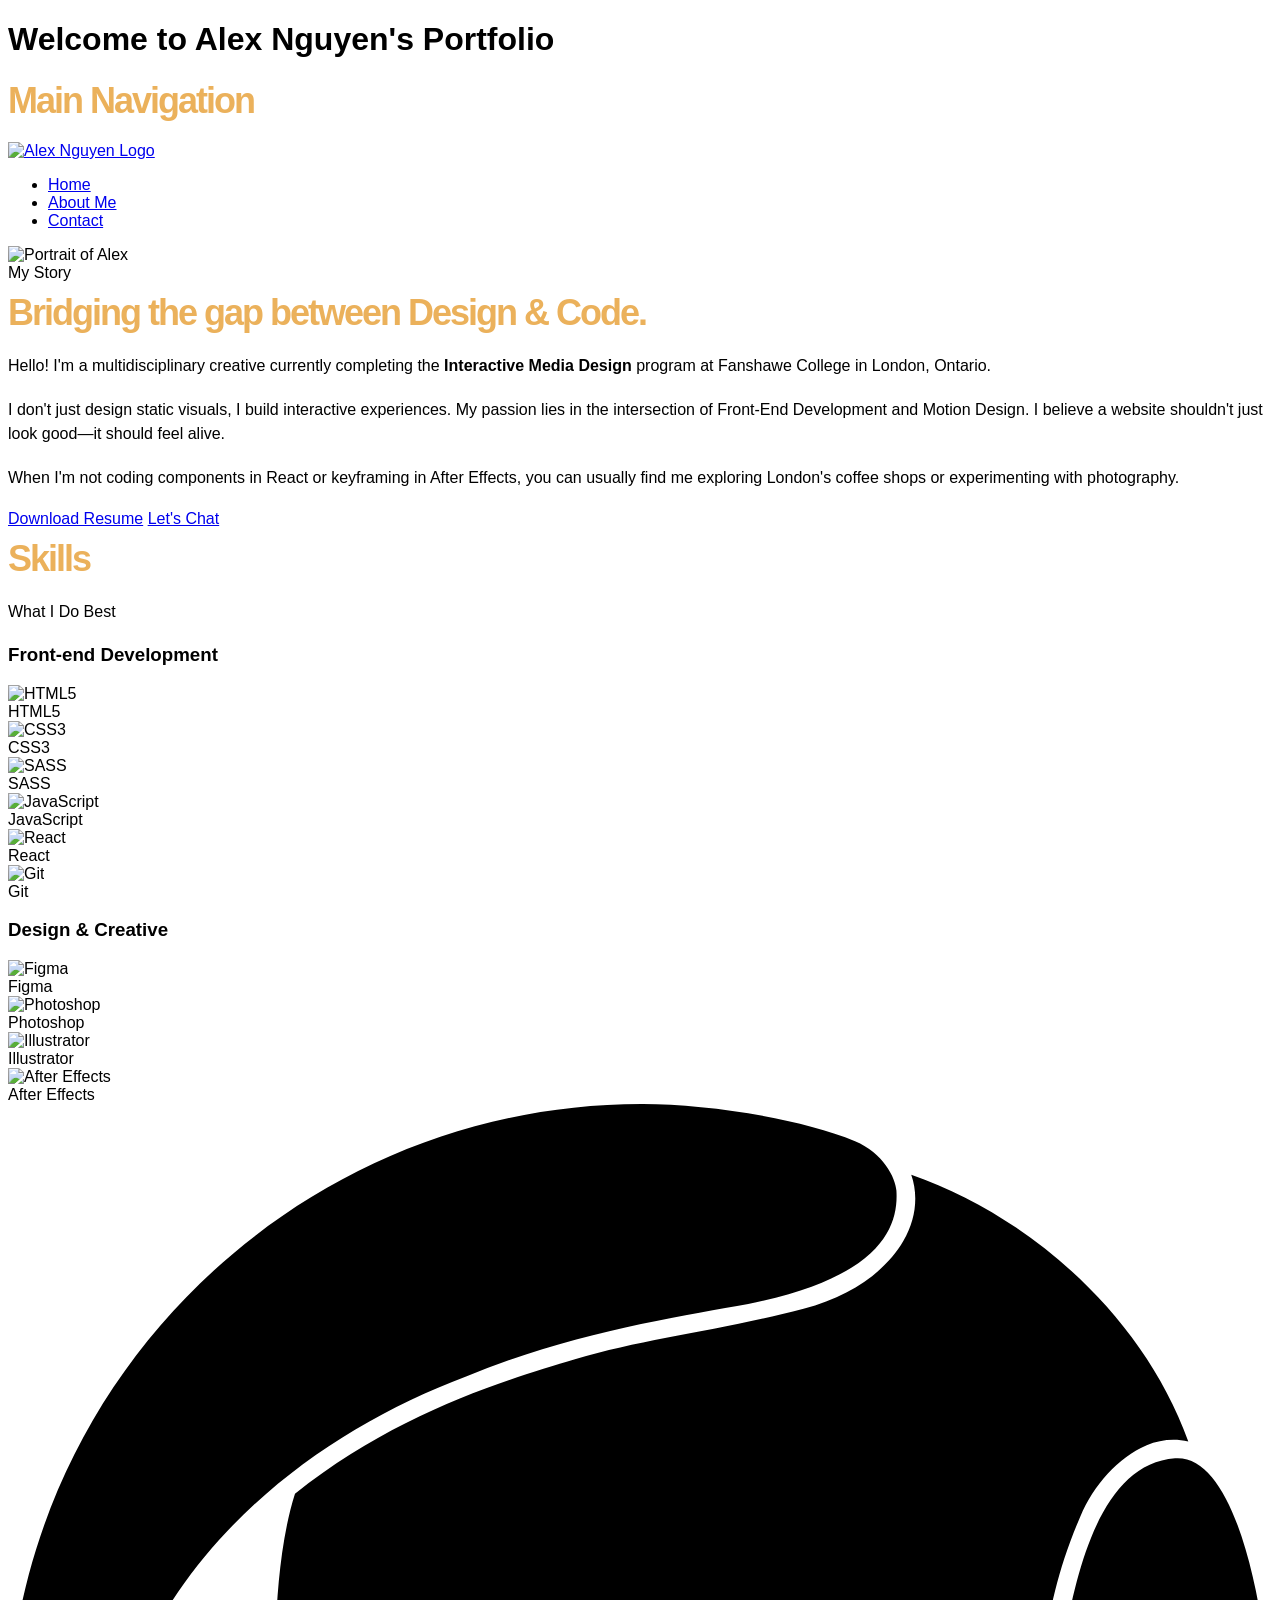
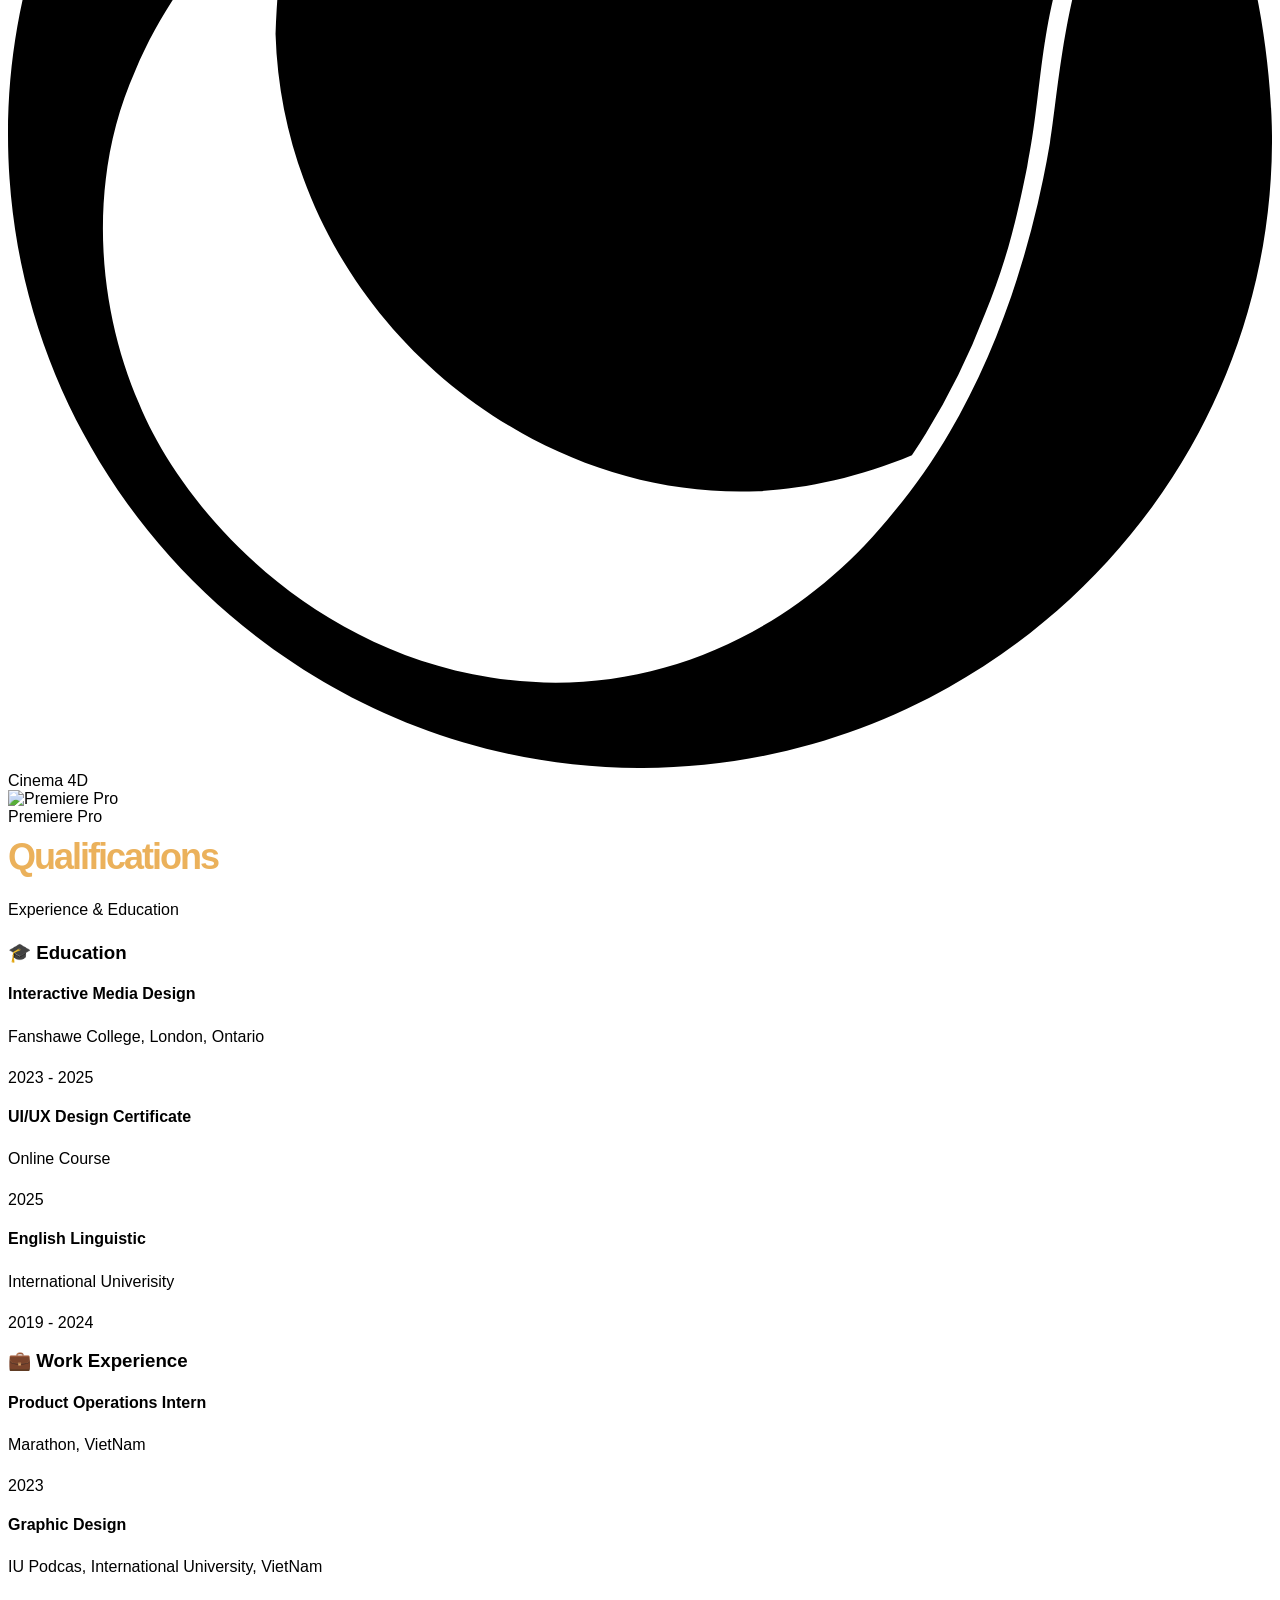
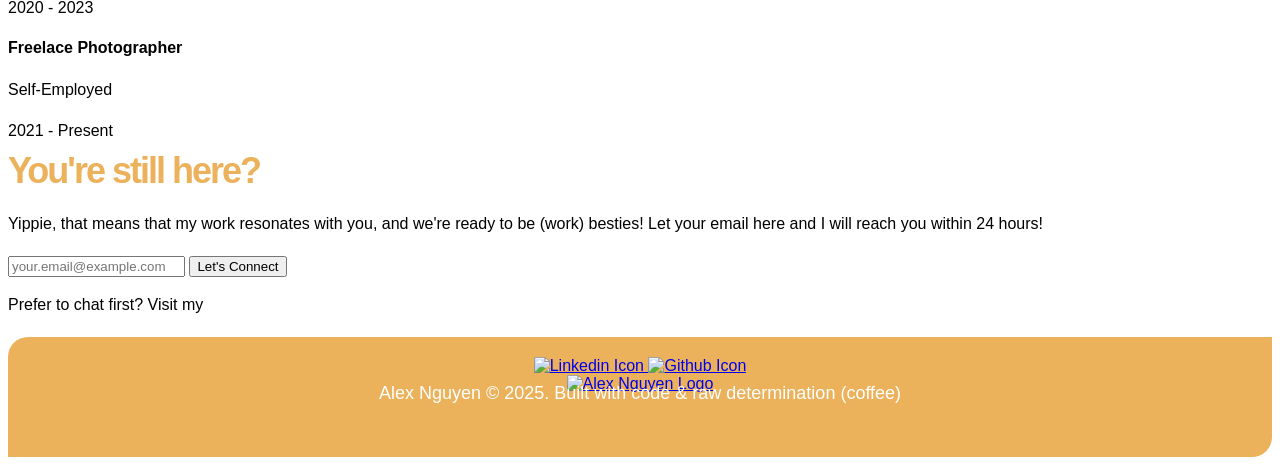
==== about.html @ c389db21 "Update About.html Added the coding necessary for About.html" ====
<!DOCTYPE html>
<html lang="en">
<head>
    <meta charset="UTF-8">
    <meta name="viewport" content="width=device-width, initial-scale=1.0">
    <title>About Me | Alex Nguyen</title>
    <link href="https://fonts.googleapis.com/css2?family=Poppins:wght@300;400;600;700&display=swap" rel="stylesheet">
    <link href="https://fonts.googleapis.com/css2?family=Russo+One&display=swap" rel="stylesheet">
    <link rel="stylesheet" href="css/main.css">
</head>
<body>
    <h1 class="hidden">Welcome to Alex Nguyen's Portfolio</h1>
    <header>
        <nav class="navbar">
            <h2 class="hidden">Main Navigation</h2>
            <div class="container nav-container">
                <a href="index.html" class="logo"><img src="images/Logo.svg" alt="Alex Nguyen Logo"></a>
                <ul class="nav-links">
                    <li><a href="index.html">Home</a></li>
                    <li><a href="about.html" class="active">About Me</a></li>
                    <li><a href="contact.php" class="btn-nav">Contact</a></li>
                </ul>
                <div class="hamburger">
                    <span class="bar"></span>
                    <span class="bar"></span>
                    <span class="bar"></span>
                </div>
            </div>
        </nav>
    </header>

    <main>
    <!-- About Hero Section -->
    <section class="about-hero">
        <div class="container about-wrapper">
            
            <div class="image-area animate-fade-up">
                <div class="blob-shape"></div>
                <img src="https://placehold.co/500x600/transparent/333333?text=Your+Cutout+Photo" alt="Portrait of Alex" class="cutout-img">
            </div>

            <div class="text-area animate-fade-up">
                <span class="intro-tag">My Story</span>
                <h2>Bridging the gap between <span class="highlight-green">Design</span> & <span class="highlight-gold">Code</span>.</h2>
                
                <p>Hello! I'm a multidisciplinary creative currently completing the <strong>Interactive Media Design</strong> program at Fanshawe College in London, Ontario.</p>
                
                <p>I don't just design static visuals, I build interactive experiences. My passion lies in the intersection of Front-End Development and Motion Design. I believe a website shouldn't just look good—it should feel alive.</p>

                <p>When I'm not coding components in React or keyframing in After Effects, you can usually find me exploring London's coffee shops or experimenting with photography.</p>

                <div class="cta-group">
                    <a href="your-resume.pdf" class="btn btn-primary" target="_blank">Download Resume</a>
                    <a href="contact.php" class="btn btn-secondary">Let's Chat</a>
                </div>
            </div>

        </div>
    </section>

    <!-- Skills Section -->
    <section class="skills-section">
        <div class="container">
            <h2 class="section-title animate-fade-up">Skills</h2>
            <p class="section-subtitle animate-fade-up">What I Do Best</p>
            
            <!-- Front-end Development Skills -->
            <div class="skills-category animate-fade-up">
                <h3 class="category-title">Front-end Development</h3>
                <div class="skills-grid">
                    <div class="skill-item">
                        <div class="skill-icon">
                            <img src="https://cdn.jsdelivr.net/gh/devicons/devicon/icons/html5/html5-original.svg" alt="HTML5">
                        </div>
                        <span>HTML5</span>
                    </div>
                    <div class="skill-item">
                        <div class="skill-icon">
                            <img src="https://cdn.jsdelivr.net/gh/devicons/devicon/icons/css3/css3-original.svg" alt="CSS3">
                        </div>
                        <span>CSS3</span>
                    </div>
                    <div class="skill-item">
                        <div class="skill-icon">
                            <img src="https://cdn.jsdelivr.net/gh/devicons/devicon@latest/icons/sass/sass-original.svg" alt="SASS"/>
                        </div>
                        <span>SASS</span>
                    </div>
                    <div class="skill-item">
                        <div class="skill-icon">
                            <img src="https://cdn.jsdelivr.net/gh/devicons/devicon/icons/javascript/javascript-original.svg" alt="JavaScript">
                        </div>
                        <span>JavaScript</span>
                    </div>
                    <div class="skill-item">
                        <div class="skill-icon">
                            <img src="https://cdn.jsdelivr.net/gh/devicons/devicon/icons/react/react-original.svg" alt="React">
                        </div>
                        <span>React</span>
                    </div>
                    <div class="skill-item">
                        <div class="skill-icon">
                            <img src="https://cdn.jsdelivr.net/gh/devicons/devicon/icons/git/git-original.svg" alt="Git">
                        </div>
                        <span>Git</span>
                    </div>
                </div>
            </div>

            <!-- Design Skills -->
            <div class="skills-category animate-fade-up">
                <h3 class="category-title">Design & Creative</h3>
                <div class="skills-grid">
                    <div class="skill-item">
                        <div class="skill-icon">
                            <img src="https://cdn.jsdelivr.net/gh/devicons/devicon/icons/figma/figma-original.svg" alt="Figma">
                        </div>
                        <span>Figma</span>
                    </div>
                    <div class="skill-item">
                        <div class="skill-icon">
                            <img src="https://cdn.jsdelivr.net/gh/devicons/devicon/icons/photoshop/photoshop-original.svg" alt="Photoshop">
                        </div>
                        <span>Photoshop</span>
                    </div>
                    <div class="skill-item">
                        <div class="skill-icon">
                            <img src="https://cdn.jsdelivr.net/gh/devicons/devicon/icons/illustrator/illustrator-plain.svg" alt="Illustrator">
                        </div>
                        <span>Illustrator</span>
                    </div>
                    <div class="skill-item">
                        <div class="skill-icon">
                            <img src="https://cdn.jsdelivr.net/gh/devicons/devicon/icons/aftereffects/aftereffects-original.svg" alt="After Effects">
                        </div>
                        <span>After Effects</span>
                    </div>
                    <div class="skill-item">
                        <div class="skill-icon">
                            <svg role="img" viewBox="0 0 24 24" xmlns="http://www.w3.org/2000/svg"><title>Cinema 4D</title><path d="M12.052 0C5.394-.007-.003 5.412 0 11.976.003 18.654 5.475 23.981 11.978 24c6.535.02 12.057-5.306 12.022-11.998-.009-1.665-.53-5.371-1.84-5.276-1.98.145-2.159 4.12-2.377 5.407-.417 2.46-1.346 5.08-2.953 6.99-1.88 2.359-4.697 3.634-7.662 3.158-3.55-.564-5.893-3.278-6.68-5.201-.753-1.723-1.035-4.162-.07-6.324 1.16-2.766 3.734-4.632 6.28-5.584 2.006-.827 4.103-1.151 5.357-1.375 2.516-.5 2.855-1.463 2.814-2.149-.015-.252-.256-.724-.785-.943C15.03.269 13.268.001 12.052 0zm5.098 1.342c.139.398.088.85-.148 1.256-.325.56-.972 1.05-1.897 1.29-1.636.428-2.976.554-4.34.96-1.312.39-3.397 1.018-5.316 2.552-.268.842-.341 1.892-.369 2.662.15 5.014 4.557 8.884 9.17 8.682.853-.037 1.921-.261 2.912-.68a13.56 13.56 0 0 0 1.387-2.683l.002-.002v-.002c.424-1.03.606-1.836.8-2.793.32-1.565.202-2.88 1.012-4.758.251-.582.71-1.113 1.258-1.346.25-.105.522-.133.79-.072-.89-2.471-3.115-4.326-5.26-5.066z"/></svg>
                        </div>
                        <span>Cinema 4D</span>
                    </div>
                    <div class="skill-item">
                        <div class="skill-icon">
                            <img src="https://cdn.jsdelivr.net/gh/devicons/devicon/icons/premierepro/premierepro-original.svg" alt="Premiere Pro">
                        </div>
                        <span>Premiere Pro</span>
                    </div>
                </div>
            </div>
        </div>
    </section>

    <!-- Qualifications Section -->
    <section class="qualifications-section">
        <div class="container">
            <h2 class="section-title animate-fade-up">Qualifications</h2>
            <p class="section-subtitle animate-fade-up">Experience & Education</p>

            <div class="qualifications-wrapper">
                <!-- Education Column -->
                <div class="qualification-column animate-fade-up">
                    <h3 class="column-title">
                        <span class="column-icon">🎓</span>
                        Education
                    </h3>
                    
                    <div class="timeline">
                        <div class="timeline-item">
                            <div class="timeline-dot"></div>
                            <div class="timeline-content">
                                <h4>Interactive Media Design</h4>
                                <p class="timeline-place">Fanshawe College, London, Ontario</p>
                                <span class="timeline-date">2023 - 2025</span>
                            </div>
                        </div>
                        
                        <div class="timeline-item">
                            <div class="timeline-dot"></div>
                            <div class="timeline-content">
                                <h4>UI/UX Design Certificate</h4>
                                <p class="timeline-place">Online Course</p>
                                <span class="timeline-date">2025</span>
                            </div>
                        </div>
                        
                        <div class="timeline-item">
                            <div class="timeline-dot"></div>
                            <div class="timeline-content">
                                <h4>English Linguistic</h4>
                                <p class="timeline-place">International Univerisity</p>
                                <span class="timeline-date">2019 - 2024</span>
                            </div>
                        </div>
                    </div>
                </div>

                <!-- Work Experience Column -->
                <div class="qualification-column animate-fade-up">
                    <h3 class="column-title">
                        <span class="column-icon">💼</span>
                        Work Experience
                    </h3>
                    
                    <div class="timeline">
                        <div class="timeline-item">
                            <div class="timeline-dot"></div>
                            <div class="timeline-content">
                                <h4>Product Operations Intern</h4>
                                <p class="timeline-place">Marathon, VietNam</p>
                                <span class="timeline-date">2023</span>
                            </div>
                        </div>
                        
                        <div class="timeline-item">
                            <div class="timeline-dot"></div>
                            <div class="timeline-content">
                                <h4>Graphic Design</h4>
                                <p class="timeline-place">IU Podcas, International University, VietNam</p>
                                <span class="timeline-date">2020 - 2023</span>
                            </div>
                        </div>
                        
                        <div class="timeline-item">
                            <div class="timeline-dot"></div>
                            <div class="timeline-content">
                                <h4>Freelace Photographer</h4>
                                <p class="timeline-place">Self-Employed</p>
                                <span class="timeline-date">2021 - Present</span>
                            </div>
                        </div>
                    </div>
                </div>
            </div>
        </div>
    </section>

    <!-- CTA Form Section -->
    <section class="cta-form-section animate-fade-up">
        <div class="container">
            <div class="cta-content">
                <h2>You're still here?</h2>
                <p>Yippie, that means that my work resonates with you, and we're ready to be (work) besties! Let your email here and I will reach you within 24 hours!</p>
                <form class="cta-form">
                    <input type="email" placeholder="your.email@example.com" required>
                    <button type="submit" class="btn-cta">Let's Connect</button>
                </form>
                <p class="cta-note">Prefer to chat first? Visit my <a href="contact.php" style="color: white; font-weight: 600;">contact page</a></p>
            </div>
        </div>
    </section>
    </main>

    <footer class="footer">
        <div class="container footer-layout">
            <div class="footer-social">
                <a href="https://www.linkedin.com/in/anh-nguyen-53280b266/" target="_blank" class="social-icon" aria-label="LinkedIn">
                    <img src="https://cdn.jsdelivr.net/gh/devicons/devicon@latest/icons/linkedin/linkedin-original.svg" alt="Linkedin Icon"/>
                </a>
                <a href="https://github.com/yourusername" target="_blank" class="social-icon" aria-label="GitHub">
                    <img src="https://cdn.jsdelivr.net/gh/devicons/devicon@latest/icons/github/github-original.svg" alt="Github Icon">
                </a>
            </div>
            <div class="footer-logo">
                <a href="index.html"><img src="images/Logo.svg" alt="Alex Nguyen Logo"></a>
            </div>
        </div>
        <div class="container">
            <p class="copyright">Alex Nguyen © 2025. Built with code & raw determination (coffee)</p>
        </div>
    </footer>

    <!-- GSAP Library -->
    <script src="https://cdn.jsdelivr.net/npm/gsap@3.12.5/dist/gsap.min.js"></script>
    <script src="https://cdn.jsdelivr.net/npm/gsap@3.12.5/dist/ScrollTrigger.min.js"></script>
    <script src="https://cdn.jsdelivr.net/npm/gsap@3.12.5/dist/ScrollToPlugin.min.js"></script>
    
    <!-- Main JavaScript -->
    <script src="js/main.js"></script>
</body>
</html>
---- css/main.css ----
@font-face{font-family:"keraregular";src:url("../fonts/DVN-Kera-qwxhm3.ttf-") format("ttf");font-weight:normal;font-style:normal}body{font-family:helvetica,arial,sans-serif}h1,h2,h3{font-family:"keraregular",helvetica,arial}h2{font-size:36px;color:#ebb15b;margin-top:10px;margin-bottom:20px;letter-spacing:-2px}p{line-height:24px;margin-bottom:20px}#main-header{background-color:#fff;margin-bottom:20px}#main-header #logo-con{display:flex;justify-content:center;align-items:center}#main-header #logo{margin-top:20px;max-width:300px}#main-header #main-nav{margin-top:40px;background-color:#b6ce4d;border-radius:20px 0 20px 0}#main-header #main-nav ul{list-style:none;display:flex;justify-content:center;padding:0;margin:20px 0 20px 0}#main-header #main-nav ul li{margin:0 20px 0 20px}#main-header #main-nav a{color:#fff;text-decoration:none}#main-header #main-nav a:hover{color:#666}@media screen and (min-width: 768px){#main-header #main-nav ul{justify-content:flex-end}#main-header #logo-con{display:block}}.card{padding:40px;box-shadow:1px 1px 5px rgba(0,0,0,.3);transition:all .5s ease-in-out;margin-left:20px;margin-right:20px;margin-bottom:40px}.card:hover{transform:scale(1.05)}@media screen and (min-width: 768px){.card{margin:0 0 40px 0;padding:20px}}footer{background-color:#ebb15b;color:#fff;height:80px;padding:20px;text-align:center;border-radius:20px 0 20px 0}footer p{font-size:18px;margin:0;line-height:0}#about-us{margin-bottom:40px}/*# sourceMappingURL=main.css.map */
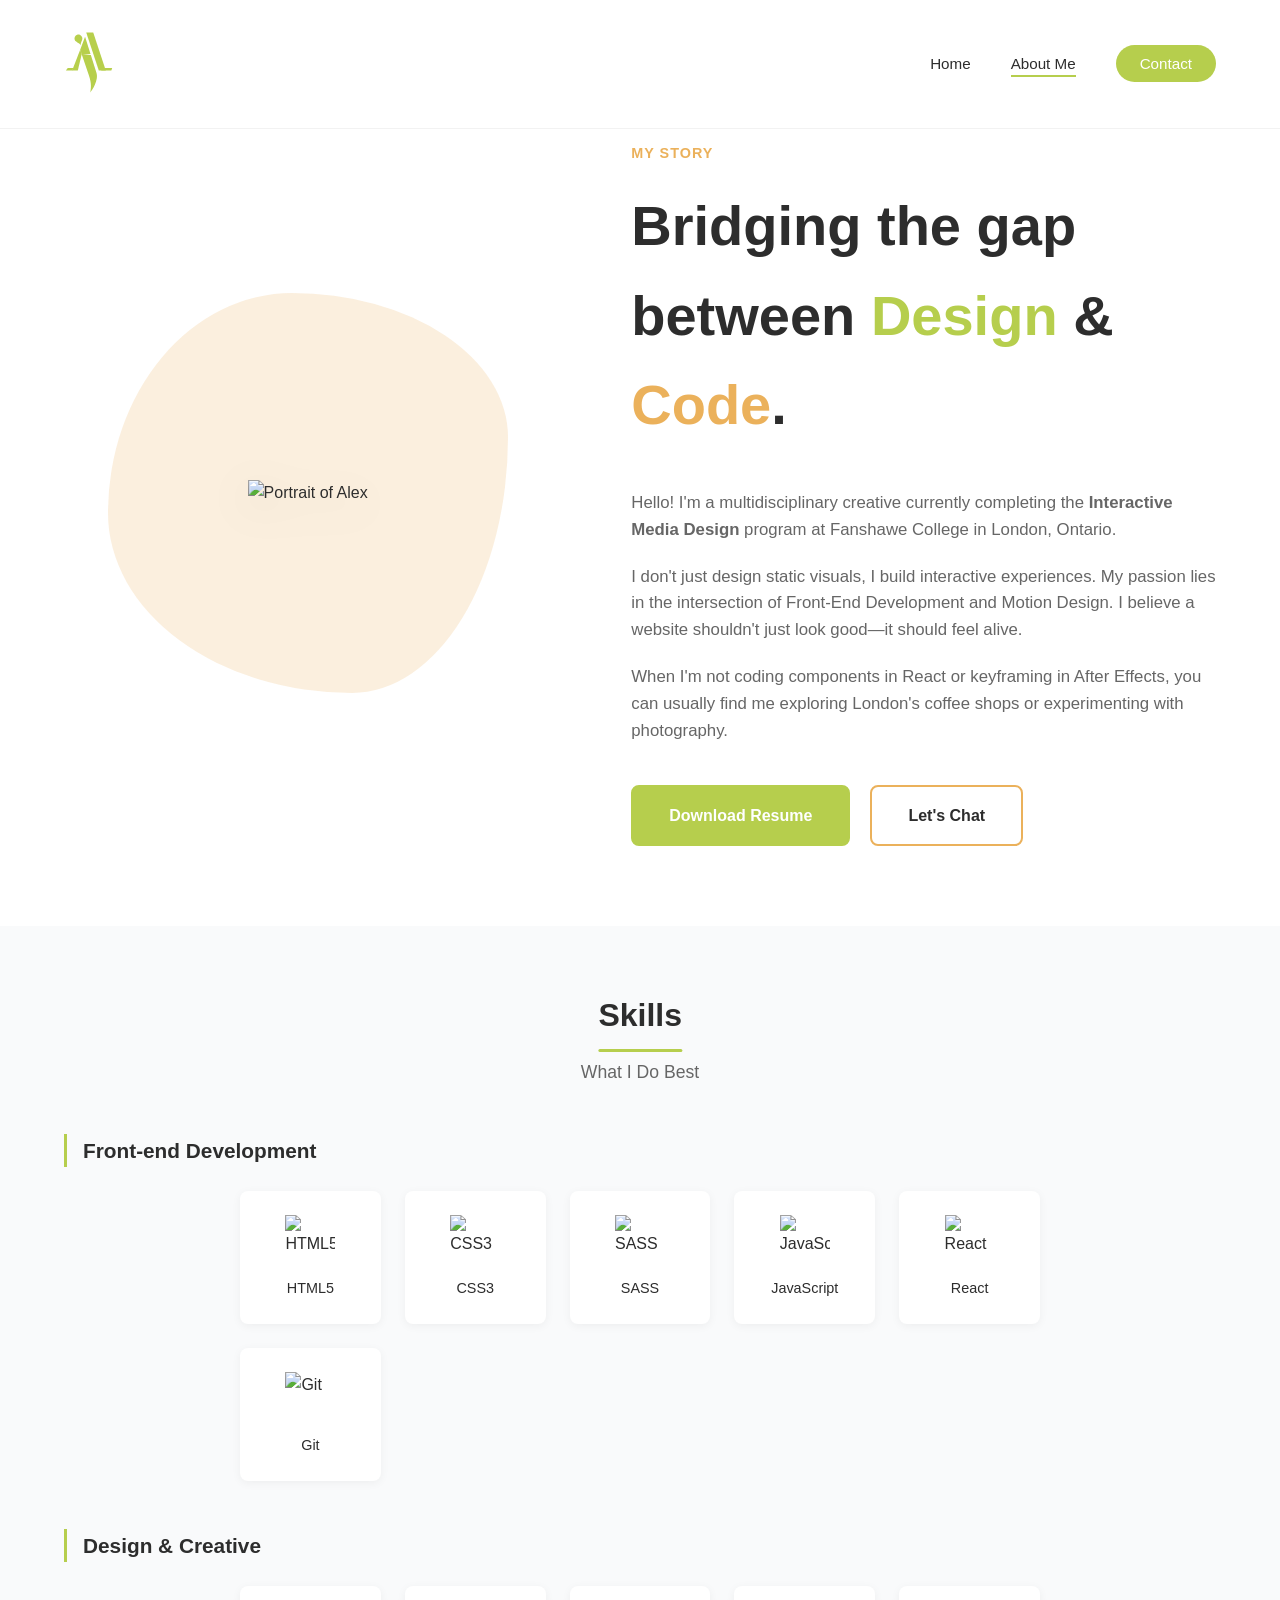
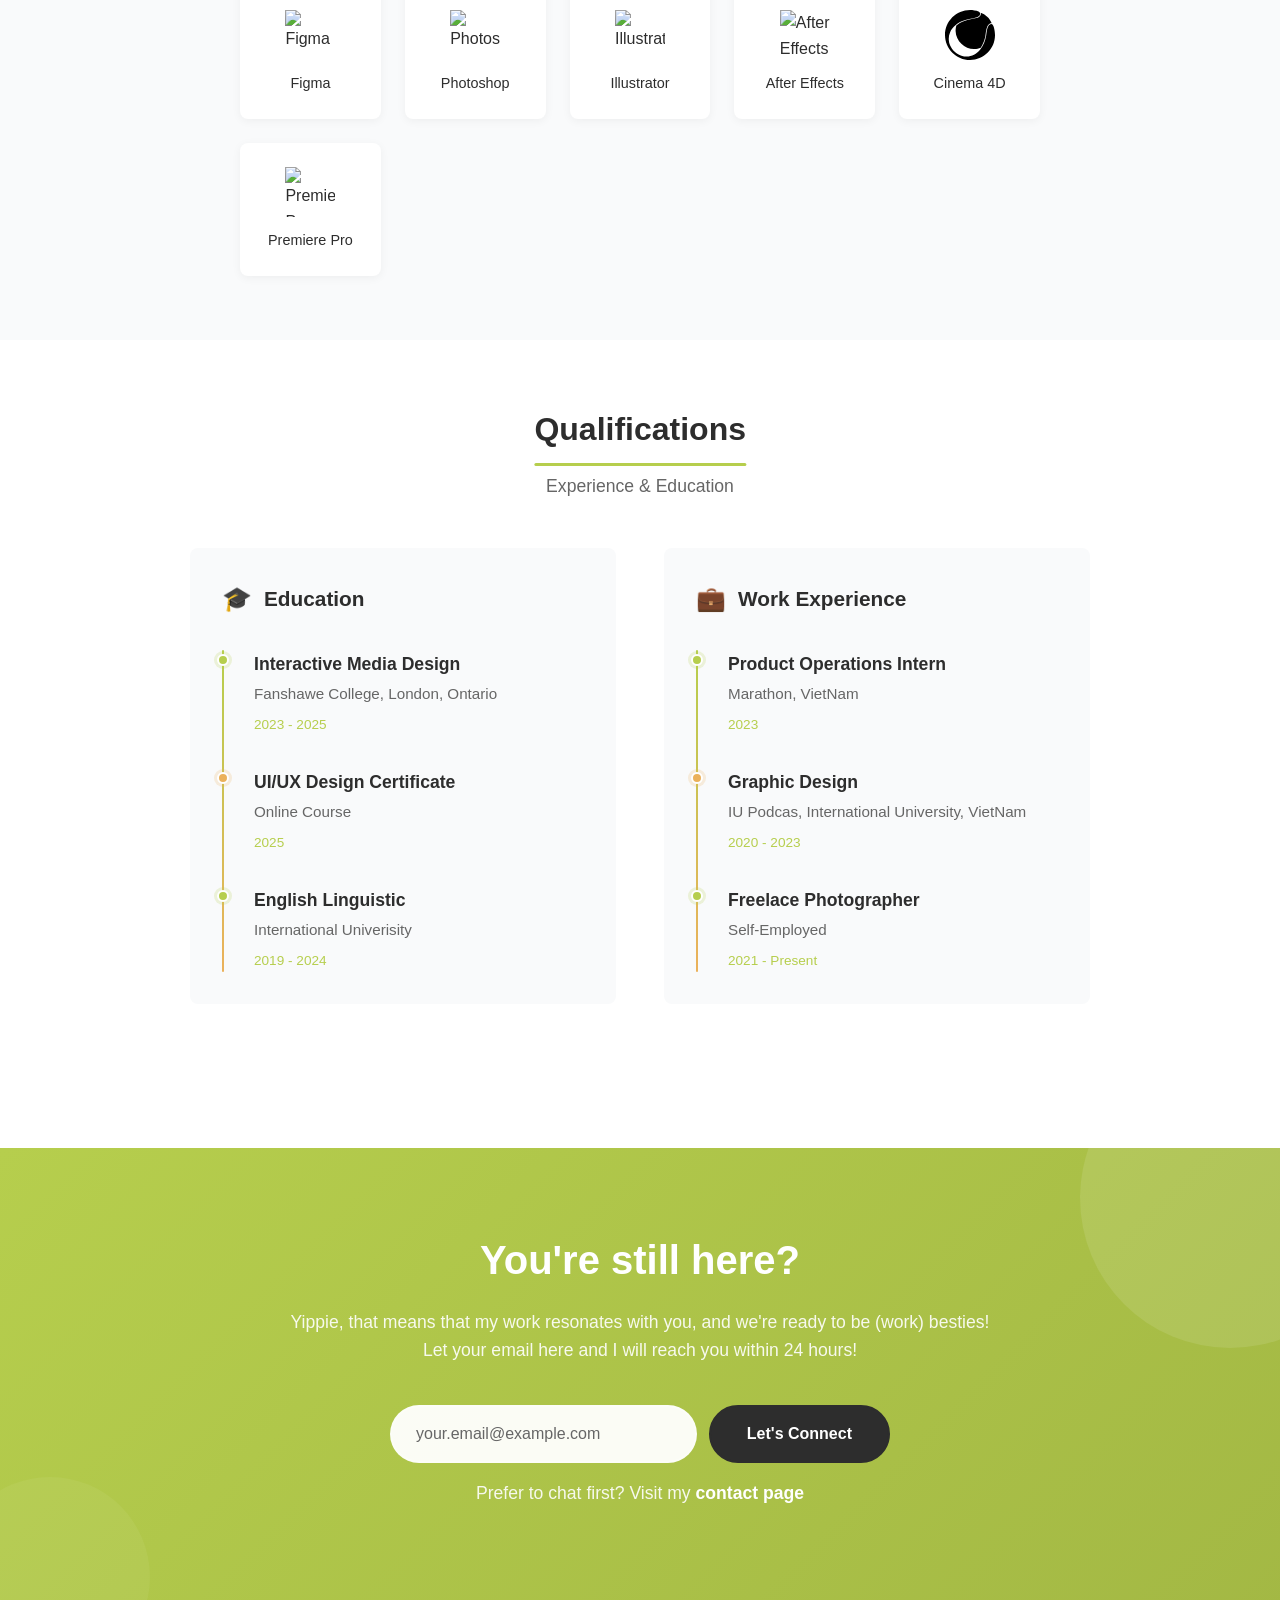
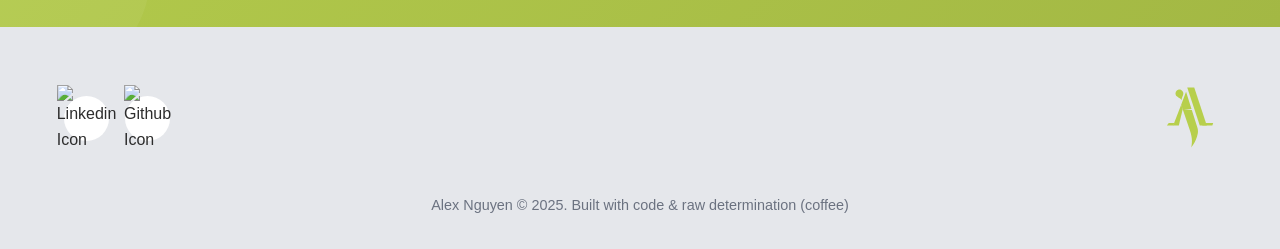
==== commit 00631933: "Update Footer Updated the links in footer for Github link" ====
--- a/about.html
+++ b/about.html
@@ -258,7 +258,7 @@
                 <a href="https://www.linkedin.com/in/anh-nguyen-53280b266/" target="_blank" class="social-icon" aria-label="LinkedIn">
                     <img src="https://cdn.jsdelivr.net/gh/devicons/devicon@latest/icons/linkedin/linkedin-original.svg" alt="Linkedin Icon"/>
                 </a>
-                <a href="https://github.com/yourusername" target="_blank" class="social-icon" aria-label="GitHub">
+                <a href="https://github.com/Alex4747-J" target="_blank" class="social-icon" aria-label="GitHub">
                     <img src="https://cdn.jsdelivr.net/gh/devicons/devicon@latest/icons/github/github-original.svg" alt="Github Icon">
                 </a>
             </div>
--- a/css/main.css
+++ b/css/main.css
@@ -1 +1 @@
-@font-face{font-family:"keraregular";src:url("../fonts/DVN-Kera-qwxhm3.ttf-") format("ttf");font-weight:normal;font-style:normal}body{font-family:helvetica,arial,sans-serif}h1,h2,h3{font-family:"keraregular",helvetica,arial}h2{font-size:36px;color:#ebb15b;margin-top:10px;margin-bottom:20px;letter-spacing:-2px}p{line-height:24px;margin-bottom:20px}#main-header{background-color:#fff;margin-bottom:20px}#main-header #logo-con{display:flex;justify-content:center;align-items:center}#main-header #logo{margin-top:20px;max-width:300px}#main-header #main-nav{margin-top:40px;background-color:#b6ce4d;border-radius:20px 0 20px 0}#main-header #main-nav ul{list-style:none;display:flex;justify-content:center;padding:0;margin:20px 0 20px 0}#main-header #main-nav ul li{margin:0 20px 0 20px}#main-header #main-nav a{color:#fff;text-decoration:none}#main-header #main-nav a:hover{color:#666}@media screen and (min-width: 768px){#main-header #main-nav ul{justify-content:flex-end}#main-header #logo-con{display:block}}.card{padding:40px;box-shadow:1px 1px 5px rgba(0,0,0,.3);transition:all .5s ease-in-out;margin-left:20px;margin-right:20px;margin-bottom:40px}.card:hover{transform:scale(1.05)}@media screen and (min-width: 768px){.card{margin:0 0 40px 0;padding:20px}}footer{background-color:#ebb15b;color:#fff;height:80px;padding:20px;text-align:center;border-radius:20px 0 20px 0}footer p{font-size:18px;margin:0;line-height:0}#about-us{margin-bottom:40px}/*# sourceMappingURL=main.css.map */+*{margin:0;padding:0;box-sizing:border-box}html{scroll-behavior:smooth}body{font-family:"Poppins",sans-serif;background-color:#fff;color:#2d2d2d;line-height:1.6;overflow-x:hidden}a{text-decoration:none;transition:all .3s ease}.hidden{display:none}h2{font-family:"Russo One",sans-serif;font-size:3.5rem;font-weight:600;margin-bottom:40px}h3{font-size:1.25rem;font-weight:600;margin-bottom:16px}p{font-size:1.1rem;color:#666;margin-bottom:24px}.highlight-green{color:#b6ce4d}.highlight-gold{color:#ebb15b}.intro-tag{display:inline-block;font-weight:600;color:#ebb15b;text-transform:uppercase;letter-spacing:1px;font-size:.9rem;margin-bottom:16px}.container{max-width:1200px;margin:0 auto;padding:0 24px}.full-width{width:100%;text-align:center;margin-top:10px;font-size:1.1rem}.btn{padding:16px 36px;border-radius:8px;font-weight:600;display:inline-block;cursor:pointer}.btn-primary{background-color:#b6ce4d;color:#fff;border:2px solid #b6ce4d}.btn-primary:hover{background-color:rgba(0,0,0,0);color:#b6ce4d;transform:translateY(-3px);box-shadow:0 10px 20px -10px rgba(182,206,77,.5)}.btn-secondary{background-color:rgba(0,0,0,0);color:#2d2d2d;border:2px solid #ebb15b}.btn-secondary:hover{background-color:#ebb15b;color:#fff;transform:translateY(-3px)}.btn-nav{padding:10px 24px;background-color:#b6ce4d;color:#fff !important;border-radius:50px;font-weight:600}.btn-nav:hover{background-color:#a3b844;box-shadow:0 4px 15px rgba(182,206,77,.3)}.btn-nav::after{display:none}.btn-view{padding:12px 24px;background:#fff;color:#2d2d2d;font-weight:600;border-radius:50px;transform:translateY(20px);transition:transform .3s ease}.cta-group{display:flex;gap:20px;margin-top:40px}.skill-card{background:#fff;padding:40px;border-radius:16px;box-shadow:0 4px 20px rgba(0,0,0,.04);border:1px solid rgba(0,0,0,.05);transition:transform,border-color .3s ease}.skill-card:hover{transform:translateY(-5px);border-color:#b6ce4d}.icon-box{width:60px;height:60px;border-radius:12px;display:flex;justify-content:center;align-items:center;margin-bottom:24px;font-weight:700;font-size:.8rem}.icon-green{background-color:rgba(182,206,77,.15);color:#b6ce4d}.icon-gold{background-color:rgba(235,177,91,.15);color:#ebb15b}.project-card{background:#fff;border-radius:16px;overflow:hidden;border:1px solid rgba(0,0,0,.05);transition:transform,box-shadow .3s ease}.project-card:hover{transform:translateY(-10px);box-shadow:0 20px 40px rgba(0,0,0,.08)}.project-card:hover .overlay{opacity:1}.project-card:hover .btn-view{transform:translateY(0)}.project-card:hover img{transform:scale(1.05)}.card-image-box{position:relative;height:250px;overflow:hidden}.card-image-box img{width:100%;height:100%;-o-object-fit:cover;object-fit:cover;transition:transform .3s ease}.overlay{position:absolute;top:0;left:0;width:100%;height:100%;background:rgba(0,0,0,.4);display:flex;justify-content:center;align-items:center;opacity:0;transition:opacity .3s ease;z-index:2}.card-content{padding:30px}.card-content h3{margin-bottom:12px;font-size:1.4rem}.card-content p{font-size:1rem;line-height:1.6;margin-bottom:25px}.tags{display:flex;gap:10px;margin-bottom:15px}.tag{font-size:.75rem;font-weight:700;padding:6px 14px;border-radius:50px;text-transform:uppercase;letter-spacing:.5px}.tag-green{background-color:rgba(182,206,77,.2);color:#8fa33a}.tag-gold{background-color:rgba(235,177,91,.2);color:#c9964a}.tag-outline{border:1px solid #e5e7eb;color:#666;background:rgba(0,0,0,0)}.footer{background:#e5e7eb;padding:3rem 0 2rem}.footer .footer-layout{display:flex;justify-content:space-between;align-items:center;margin-bottom:2rem}@media(max-width: 768px){.footer .footer-layout{flex-direction:column;gap:2rem}}.footer .footer-social{display:flex;gap:1rem}.footer .social-icon{width:45px;height:45px;border-radius:50%;background:#fff;display:flex;align-items:center;justify-content:center;color:#2d2d2d;transition:all .3s ease}.footer .social-icon svg{width:22px;height:22px}.footer .social-icon:hover{transform:translateY(-3px);box-shadow:0 5px 15px rgba(0,0,0,.15)}.footer .social-icon:nth-child(1):hover{background:#0077b5;color:#fff}.footer .social-icon:nth-child(2):hover{background:#333;color:#fff}.footer .social-icon:nth-child(3):hover{background:linear-gradient(45deg, #f09433, #e6683c, #dc2743, #cc2366, #bc1888);color:#fff}.footer .footer-logo a{display:inline-block}.footer .footer-logo img{height:80px;width:auto}.footer .copyright{text-align:center;color:#6b7280;font-size:.9rem;margin:0}.form-container{background:#fff;padding:50px;border-radius:20px;box-shadow:0 10px 40px rgba(0,0,0,.05);border:1px solid rgba(0,0,0,.03)}.form-group{margin-bottom:25px}.form-group label{display:block;font-size:.9rem;font-weight:600;color:#2d2d2d;margin-bottom:8px}input,textarea{width:100%;padding:16px;background-color:#f9fafb;border:2px solid rgba(0,0,0,0);border-radius:8px;font-family:"Poppins",sans-serif;font-size:1rem;color:#2d2d2d;transition:all .3s ease}input:focus,textarea:focus{outline:none;background-color:#fff;border-color:#ebb15b;box-shadow:0 4px 10px rgba(235,177,91,.15)}.skills-grid{display:grid;grid-template-columns:repeat(auto-fit, minmax(250px, 1fr));gap:40px}.projects-grid{display:grid;grid-template-columns:repeat(auto-fit, minmax(350px, 1fr));gap:40px;padding-bottom:80px}.hero-grid{display:grid;grid-template-columns:1.2fr .8fr;align-items:center;gap:60px}@media(max-width: 768px){.hero-grid{grid-template-columns:1fr;text-align:center;gap:40px}.projects-grid{grid-template-columns:1fr}}.navbar{-webkit-backdrop-filter:blur(10px);backdrop-filter:blur(10px);position:fixed;width:100%;top:0;z-index:1000;padding:20px 0;border-bottom:1px solid rgba(0,0,0,.05)}.nav-container{display:flex;justify-content:space-between;align-items:center}.logo img,.logo svg{height:80px;width:auto}.accent-dot{color:#b6ce4d}.nav-links{display:flex;list-style:none;align-items:center;gap:40px}.nav-links a{color:#2d2d2d;font-weight:500;font-size:.95rem;position:relative}.nav-links a::after{content:"";position:absolute;width:0;height:2px;bottom:-5px;left:0;background-color:#b6ce4d;transition:width .3s ease}.nav-links a:hover::after,.nav-links a.active::after{width:100%}.hamburger{display:none;cursor:pointer}.bar{display:block;width:25px;height:3px;margin:5px auto;background-color:#2d2d2d;transition:all .3s ease}@media(max-width: 768px){.hamburger{display:block;z-index:1001}.nav-links{position:fixed;left:-100%;top:0;gap:0;flex-direction:column;background-color:#fff;width:100%;height:100vh;justify-content:center;transition:left .3s ease}.nav-links.active{left:0}.nav-links li{margin:16px 0}.nav-links a{font-size:1.2rem}.hamburger.active .bar:nth-child(2){opacity:0}.hamburger.active .bar:nth-child(1){transform:translateY(8px) rotate(45deg)}.hamburger.active .bar:nth-child(3){transform:translateY(-8px) rotate(-45deg)}}.cta-form-section{background:linear-gradient(135deg, #B6CE4D 0%, #a3b844 100%);padding:80px 0;margin-top:80px;position:relative;overflow:hidden}.cta-form-section::before{content:"";position:absolute;width:300px;height:300px;background:hsla(0,0%,100%,.1);border-radius:50%;top:-100px;right:-100px}.cta-form-section::after{content:"";position:absolute;width:200px;height:200px;background:hsla(0,0%,100%,.05);border-radius:50%;bottom:-50px;left:-50px}.cta-content{position:relative;z-index:2;max-width:700px;margin:0 auto;text-align:center}.cta-form-section h2{color:#fff;font-size:2.5rem;margin-bottom:16px}.cta-form-section p{color:hsla(0,0%,100%,.9);font-size:1.1rem;margin-bottom:40px}.cta-form{display:flex;gap:12px;max-width:500px;margin:0 auto}.cta-form input{flex:1;padding:18px 24px;border:2px solid hsla(0,0%,100%,.3);border-radius:50px;background:hsla(0,0%,100%,.95);font-size:1rem;color:#2d2d2d;transition:all .3s ease}.cta-form input::-moz-placeholder{color:#666}.cta-form input::placeholder{color:#666}.cta-form input:focus{outline:none;background:#fff;border-color:#fff;box-shadow:0 8px 20px rgba(0,0,0,.15)}.cta-form .btn-cta{padding:18px 36px;background:#2d2d2d;color:#fff;border:2px solid #2d2d2d;border-radius:50px;font-weight:600;font-size:1rem;cursor:pointer;white-space:nowrap;transition:all .3s ease}.cta-form .btn-cta:hover{background:rgba(0,0,0,0);color:#2d2d2d;border-color:#2d2d2d;transform:translateY(-2px)}.cta-note{margin-top:16px;font-size:.85rem;color:hsla(0,0%,100%,.8)}@media(max-width: 768px){.cta-form-section h2{font-size:2rem}.cta-form{flex-direction:column;gap:15px}.cta-form .btn-cta{width:100%}}.scroll-to-top{position:fixed;bottom:30px;right:30px;width:50px;height:50px;background:#b6ce4d;border:none;border-radius:50%;cursor:pointer;display:flex;align-items:center;justify-content:center;box-shadow:0 4px 15px rgba(182,206,77,.3);z-index:999;opacity:0;visibility:hidden;transform:translateY(20px);transition:opacity,visibility,transform,background-color,box-shadow .3s ease}.scroll-to-top.show{opacity:1;visibility:visible;transform:translateY(0)}.scroll-to-top::before{content:"↑";font-size:24px;font-weight:700;color:#fff;line-height:1}.scroll-to-top:hover{background:#a3b844;box-shadow:0 6px 20px rgba(182,206,77,.4);transform:translateY(-3px)}.scroll-to-top:active{transform:translateY(-1px)}@media(max-width: 768px){.scroll-to-top{bottom:20px;right:20px;width:45px;height:45px}.scroll-to-top::before{font-size:20px}}:root{--plyr-color-main: #B6CE4D;--plyr-control-icon-size: 20px;--plyr-control-radius: 50px;--plyr-font-family: Poppins, sans-serif;--plyr-font-size-base: 16px;--plyr-font-weight-regular: 500}#player-container{max-width:1200px;margin:80px auto;padding:0 24px;position:relative}@media(max-width: 768px){#player-container{margin:40px auto}}.plyr{border-radius:16px;overflow:hidden;box-shadow:0 10px 40px rgba(0,0,0,.1);border:1px solid rgba(0,0,0,.05);transition:transform,box-shadow .3s ease}.plyr:hover{transform:translateY(-5px);box-shadow:0 20px 50px rgba(0,0,0,.15)}.plyr__video-wrapper{background:#2d2d2d}.plyr__video-wrapper::before{content:"";position:absolute;top:0;left:0;right:0;bottom:0;background:linear-gradient(135deg, rgba(182, 206, 77, 0.05) 0%, rgba(235, 177, 91, 0.05) 100%);pointer-events:none;opacity:0;transition:opacity .3s ease}.plyr:hover .plyr__video-wrapper::before{opacity:1}.plyr__controls{background:linear-gradient(to top, rgba(45, 45, 45, 0.95), rgba(45, 45, 45, 0.7));backdrop-filter:blur(10px);-webkit-backdrop-filter:blur(10px);padding:16px 24px;border-top:1px solid rgba(182,206,77,.2)}@media(max-width: 768px){.plyr__controls{padding:12px 16px}}.plyr__control{color:#fff;transition:all .3s ease}.plyr__control svg{width:20px;height:20px}@media(max-width: 768px){.plyr__control svg{width:18px;height:18px}}.plyr__control:hover,.plyr__control.plyr__tab-focus,.plyr__control[aria-expanded=true]{background:rgba(182,206,77,.15);color:#b6ce4d}.plyr__control:focus{outline:2px solid #b6ce4d;outline-offset:3px}.plyr__control:focus:not(:focus-visible){outline:none}.plyr__control[disabled]{opacity:.4;cursor:not-allowed}.plyr__progress{position:relative}.plyr__progress input[type=range]{color:#b6ce4d}.plyr__progress__buffer{background:hsla(0,0%,100%,.2)}.plyr__volume{color:#fff}.plyr__volume input[type=range]::-webkit-slider-runnable-track{background:hsla(0,0%,100%,.2)}.plyr__volume input[type=range]::-webkit-slider-thumb{background:#b6ce4d;box-shadow:0 2px 6px rgba(182,206,77,.3)}.plyr__volume input[type=range]::-moz-range-track{background:hsla(0,0%,100%,.2)}.plyr__volume input[type=range]::-moz-range-thumb{background:#b6ce4d;box-shadow:0 2px 6px rgba(182,206,77,.3)}.plyr__time{color:#fff;font-weight:500;font-size:.9rem;font-family:"Poppins",sans-serif}@media(max-width: 768px){.plyr__time{font-size:.8rem}}.plyr--loading .plyr__progress__buffer{background:linear-gradient(90deg, rgba(182, 206, 77, 0.3) 0%, rgba(182, 206, 77, 0.1) 50%, rgba(182, 206, 77, 0.3) 100%);background-size:200% 100%;animation:loading 1.5s ease-in-out infinite}@keyframes loading{0%{background-position:200% 0}100%{background-position:-200% 0}}.plyr--fullscreen-active .plyr__controls{background:linear-gradient(to top, rgba(45, 45, 45, 0.98), rgba(45, 45, 45, 0) 100%)}.plyr__poster{background-size:cover;background-position:center;border-radius:16px 16px 0 0}.plyr__tooltip{background:#2d2d2d;color:#fff;border-radius:6px;padding:6px 10px;font-size:.85rem;font-family:"Poppins",sans-serif;box-shadow:0 4px 12px rgba(0,0,0,.2)}.plyr__captions{font-family:"Poppins",sans-serif;font-size:1.1rem;text-shadow:0 2px 4px rgba(0,0,0,.8)}.plyr__caption{background:rgba(45,45,45,.9);border-radius:6px;padding:8px 12px}.about-hero{padding-top:140px;padding-bottom:80px;min-height:100vh;display:flex;align-items:center}.about-wrapper{display:grid;grid-template-columns:1fr 1.2fr;gap:80px;align-items:center}.image-area{position:relative;height:500px;display:flex;justify-content:center;align-items:center}.blob-shape{position:absolute;width:400px;height:400px;background-color:rgba(235,177,91,.2);border-radius:46% 54% 39% 61%/55% 36% 64% 45%;z-index:1;animation:morph 6s linear infinite}@keyframes morph{0%{border-radius:46% 54% 39% 61%/55% 36% 64% 45%}100%{border-radius:56% 44% 49% 51%/35% 46% 54% 65%}}.cutout-img{position:relative;z-index:2;max-height:100%;max-width:100%;-o-object-fit:contain;object-fit:contain;filter:drop-shadow(0 10px 20px rgba(0, 0, 0, 0.1));transition:transform .3s ease}.cutout-img:hover{transform:scale(1.02) translateY(-5px)}.text-area h1{font-size:2.5rem;margin-bottom:25px}.text-area p{font-size:1.05rem;margin-bottom:20px;color:#666}.toolkit{margin:30px 0;padding:20px;background:#f9fafb;border-radius:12px;border-left:4px solid #b6ce4d}.toolkit h5{font-size:.9rem;text-transform:uppercase;color:#2d2d2d;margin-bottom:15px;letter-spacing:1px}.toolkit-grid{display:flex;flex-wrap:wrap;gap:15px}.toolkit-grid span{font-size:.9rem;font-weight:600;color:#2d2d2d;background:#fff;padding:8px 12px;border-radius:6px;box-shadow:0 2px 5px rgba(0,0,0,.05)}@media(max-width: 900px){.about-wrapper{grid-template-columns:1fr;text-align:center;gap:40px}.image-area{height:350px;order:-1}.blob-shape{width:300px;height:300px}.cta-group{justify-content:center}.toolkit{text-align:left}.toolkit-grid{justify-content:center}}.skills-section{padding:4rem 0;background:#f9fafb}.skills-section .skills-category{margin-bottom:3rem}.skills-section .skills-category:last-child{margin-bottom:0}.skills-section .category-title{font-size:1.3rem;font-weight:600;color:#2d2d2d;margin-bottom:1.5rem;padding-left:1rem;border-left:3px solid #b6ce4d}.skills-section .skills-grid{display:grid;grid-template-columns:repeat(5, 1fr);gap:1.5rem;max-width:800px;margin:0 auto}@media(max-width: 768px){.skills-section .skills-grid{grid-template-columns:repeat(3, 1fr);gap:1rem}}.skills-section .skill-item{display:flex;flex-direction:column;align-items:center;gap:.75rem;padding:1.5rem 1rem;background:#fff;border-radius:8px;box-shadow:0 2px 10px rgba(0,0,0,.05);transition:all .3s ease}.skills-section .skill-item:hover{transform:translateY(-5px);box-shadow:0 8px 25px rgba(0,0,0,.1)}.skills-section .skill-item .skill-icon{width:50px;height:50px;display:flex;align-items:center;justify-content:center}.skills-section .skill-item .skill-icon img{width:100%;height:100%;-o-object-fit:contain;object-fit:contain}.skills-section .skill-item span{font-size:.9rem;font-weight:500;color:#2d2d2d;text-align:center}.qualifications-section{padding:4rem 0}.qualifications-section .qualifications-wrapper{display:grid;grid-template-columns:1fr 1fr;gap:3rem;max-width:900px;margin:0 auto}@media(max-width: 768px){.qualifications-section .qualifications-wrapper{grid-template-columns:1fr;gap:2rem}}.qualifications-section .qualification-column{padding:2rem;background:#f9fafb;border-radius:8px}.qualifications-section .column-title{display:flex;align-items:center;gap:.75rem;font-size:1.3rem;font-weight:600;color:#2d2d2d;margin-bottom:2rem}.qualifications-section .column-title .column-icon{font-size:1.5rem}.qualifications-section .timeline{position:relative;padding-left:2rem}.qualifications-section .timeline::before{content:"";position:absolute;left:0;top:0;bottom:0;width:2px;background:linear-gradient(to bottom, #B6CE4D, #ebb15b);border-radius:2px}.qualifications-section .timeline-item{position:relative;margin-bottom:2rem}.qualifications-section .timeline-item:last-child{margin-bottom:0}.qualifications-section .timeline-dot{position:absolute;left:-2rem;top:.25rem;width:12px;height:12px;background:#b6ce4d;border-radius:50%;border:2px solid #fff;box-shadow:0 0 0 3px rgba(182,206,77,.2);transform:translateX(-5px)}.qualifications-section .timeline-content h4{font-size:1.1rem;font-weight:600;color:#2d2d2d;margin-bottom:.25rem}.qualifications-section .timeline-content .timeline-place{font-size:.95rem;color:#666;margin-bottom:.25rem}.qualifications-section .timeline-content .timeline-date{font-size:.85rem;color:#b6ce4d;font-weight:500}.qualifications-section .timeline-item:nth-child(even) .timeline-dot{background:#ebb15b;box-shadow:0 0 0 3px rgba(235,177,91,.2)}.contact-section{padding-top:140px;padding-bottom:80px;min-height:100vh}.contact-header{text-align:center;max-width:700px;margin:0 auto 3rem}.contact-header .intro-tag{display:inline-block;margin-bottom:1rem}.contact-header h2{font-size:2.5rem;margin-bottom:1.5rem}@media(max-width: 768px){.contact-header h2{font-size:2rem}}.contact-header p{color:#666;line-height:1.7;margin-bottom:1rem}.contact-header p:last-child{margin-bottom:0}.contact-icons{display:flex;justify-content:center;gap:3rem;margin-bottom:3rem;flex-wrap:wrap}@media(max-width: 768px){.contact-icons{flex-direction:column;align-items:center;gap:1.5rem}}.contact-icon-item{display:flex;flex-direction:column;align-items:center;gap:.75rem;text-decoration:none;transition:transform .3s ease}.contact-icon-item:hover{transform:translateY(-5px)}.contact-icon-item:hover .icon-circle{background:#b6ce4d;color:#fff;box-shadow:0 8px 25px rgba(182,206,77,.3)}.contact-icon-item .icon-circle{width:60px;height:60px;border-radius:50%;background:rgba(182,206,77,.1);display:flex;align-items:center;justify-content:center;transition:all .3s ease;color:#b6ce4d}.contact-icon-item .icon-circle svg{width:24px;height:24px}.contact-icon-item span{font-size:.95rem;color:#2d2d2d;font-weight:500;text-align:center}.contact-icon-item:nth-child(2) .icon-circle{background:rgba(235,177,91,.1);color:#ebb15b}.contact-icon-item:nth-child(2):hover .icon-circle{background:#ebb15b;color:#fff;box-shadow:0 8px 25px rgba(235,177,91,.3)}.contact-icon-item:nth-child(3) .icon-circle{background:rgba(0,119,181,.1);color:#0077b5}.contact-icon-item:nth-child(3):hover .icon-circle{background:#0077b5;color:#fff;box-shadow:0 8px 25px rgba(0,119,181,.3)}.form-container{max-width:650px;margin:0 auto;background:#f9fafb;padding:2.5rem;border-radius:8px;box-shadow:0 4px 20px rgba(0,0,0,.05)}@media(max-width: 768px){.form-container{padding:1.5rem}}.contact-form .form-row{display:grid;grid-template-columns:1fr 1fr;gap:1.5rem;margin-bottom:1.5rem}@media(max-width: 768px){.contact-form .form-row{grid-template-columns:1fr;gap:1rem;margin-bottom:1rem}}.contact-form .form-group{margin-bottom:1.5rem}@media(max-width: 768px){.contact-form .form-group{margin-bottom:1rem}}.contact-form .form-group:last-of-type{margin-bottom:1.5rem}.contact-form label{display:block;font-weight:600;margin-bottom:.5rem;color:#2d2d2d;font-size:.95rem}.contact-form input,.contact-form textarea{width:100%;padding:1rem 1.25rem;border:2px solid #e5e7eb;border-radius:8px;font-size:1rem;font-family:"Poppins",sans-serif;transition:border-color .3s ease,box-shadow .3s ease;background:#fff}.contact-form input::-moz-placeholder, .contact-form textarea::-moz-placeholder{color:#9ca3af}.contact-form input::placeholder,.contact-form textarea::placeholder{color:#9ca3af}.contact-form input:focus,.contact-form textarea:focus{outline:none;border-color:#b6ce4d;box-shadow:0 0 0 3px rgba(182,206,77,.1)}.contact-form textarea{resize:vertical;min-height:150px}.contact-form .btn{width:100%;padding:1rem 2rem;font-size:1rem;font-weight:600}@media(max-width: 900px){.contact-header h2{font-size:2rem}.contact-icons{gap:2rem}}@media(max-width: 768px){.contact-section{padding-top:120px}.contact-header{margin-bottom:2rem}.contact-icons{margin-bottom:2rem}}.hero-section{padding-top:160px;padding-bottom:100px;min-height:90vh;display:flex;flex-direction:column;justify-content:center;position:relative}.hero-visual{position:relative;height:400px;display:flex;justify-content:center;align-items:center}.abstract-shape{position:absolute;border-radius:30% 70% 70% 30%/30% 30% 70% 70%;mix-blend-mode:multiply;filter:blur(40px);opacity:.6;animation:float 8s ease-in-out infinite}.shape-green{width:300px;height:300px;background-color:#b6ce4d;left:0;top:20px}.shape-gold{width:250px;height:250px;background-color:#ebb15b;right:0;bottom:20px;animation-delay:-4s}@keyframes float{0%,100%{transform:translateY(0) rotate(0deg)}50%{transform:translateY(-20px) rotate(10deg)}}.scroll-indicator{position:absolute;bottom:30px;left:50%;transform:translateX(-50%);display:flex;flex-direction:column;align-items:center;color:#666;font-size:.8rem}.mouse{width:24px;height:40px;border:2px solid #666;border-radius:20px;margin-top:10px;position:relative}.mouse::before{content:"";position:absolute;top:8px;left:50%;transform:translateX(-50%);width:4px;height:4px;background-color:#666;border-radius:50%;animation:scrollMouse 2s infinite}@keyframes scrollMouse{0%{top:8px;opacity:1}100%{top:20px;opacity:0}}@media(max-width: 768px){h1{font-size:2.5rem}.hero-visual{height:300px}.cta-group{justify-content:center}.scroll-indicator{display:none}}.page-header{padding-top:160px;padding-bottom:60px;text-align:center}.header-desc{max-width:600px;margin:0 auto;font-size:1.1rem;color:#666}.text-link{font-weight:600;color:#b6ce4d;position:relative}.text-link:hover{color:#ebb15b}.section-title{font-size:2rem;font-weight:600;text-align:center;margin-bottom:1rem;position:relative;display:inline-block;left:50%;transform:translateX(-50%)}.section-title::after{content:"";position:absolute;bottom:-10px;left:0;right:0;height:3px;background:#b6ce4d;border-radius:2px}.section-subtitle{text-align:center;color:#666;font-size:1.1rem;margin-bottom:3rem}.work-section{padding:4rem 0}.work-section .section-title{margin-bottom:3rem}.work-section .project-showcase{margin-bottom:4rem;max-width:900px;margin-left:auto;margin-right:auto}.work-section .project-name{font-size:1.5rem;font-weight:600;background:#b6ce4d;color:#fff;padding:1rem 1.5rem;border-radius:8px;margin-bottom:1.5rem;display:inline-block;box-shadow:0 4px 15px rgba(182,206,77,.3)}.work-section .project-image{border-radius:8px;overflow:hidden;margin-bottom:1.5rem;box-shadow:0 4px 20px rgba(0,0,0,.1);transition:transform .3s ease,box-shadow .3s ease}.work-section .project-image:hover{transform:translateY(-5px);box-shadow:0 10px 40px rgba(0,0,0,.15)}.work-section .project-image img{width:100%;height:auto;display:block;aspect-ratio:16/9;-o-object-fit:cover;object-fit:cover}.work-section .project-tags{display:flex;gap:.75rem;margin-bottom:1rem;flex-wrap:wrap}.work-section .tag{padding:.5rem 1.5rem;border-radius:20px;font-size:.9rem;font-weight:500;transition:all .3s ease;background:rgba(182,206,77,.15);color:#b6ce4d;border:1px solid rgba(182,206,77,.3)}.work-section .tag:hover{background:#b6ce4d;color:#fff;transform:translateY(-2px)}.work-section .tag:nth-child(even){background:rgba(235,177,91,.15);color:#ebb15b;border:1px solid rgba(235,177,91,.3)}.work-section .tag:nth-child(even):hover{background:#ebb15b;color:#fff}.work-section .project-description{font-size:1rem;line-height:1.6;color:#666;padding-left:1rem;border-left:3px solid #b6ce4d}.project-intro{padding-top:120px;text-align:center}.project-intro h2{font-size:3rem;font-weight:700;margin-bottom:1.5rem;color:#2d2d2d}@media(max-width: 768px){.project-intro h2{font-size:2.2rem}}.project-intro .project-description{max-width:800px;margin:0 auto 2rem;font-size:1.1rem;line-height:1.8;color:#666}.project-intro .project-tags{display:flex;justify-content:center;gap:1rem;flex-wrap:wrap}.project-gallery{padding:4rem 0}.project-gallery .gallery-grid{display:grid;grid-template-columns:repeat(2, 1fr);gap:1.5rem;margin-bottom:2rem}@media(max-width: 768px){.project-gallery .gallery-grid{grid-template-columns:1fr}}.project-gallery .gallery-item{border-radius:8px;overflow:hidden;box-shadow:0 4px 15px rgba(0,0,0,.1);transition:transform .3s ease,box-shadow .3s ease}.project-gallery .gallery-item:hover{transform:translateY(-5px);box-shadow:0 10px 30px rgba(0,0,0,.15)}.project-gallery .gallery-item img{width:100%;height:100%;-o-object-fit:cover;object-fit:cover;display:block}.project-gallery .gallery-featured{position:relative;margin-top:2rem;border-radius:8px;overflow:hidden}.project-gallery .gallery-featured img{width:100%;display:block}.project-gallery .gallery-featured .featured-text{position:absolute;top:50%;left:50%;transform:translate(-50%, -50%);text-align:center;color:#fff;text-shadow:0 2px 20px rgba(0,0,0,.5)}.project-gallery .gallery-featured .featured-text span{display:block;font-size:3rem;font-weight:700;line-height:1.2}@media(max-width: 768px){.project-gallery .gallery-featured .featured-text span{font-size:2rem}}.project-case-study{padding:4rem 0}.project-case-study .case-study-content{max-width:800px;margin:0 auto 3rem}.project-case-study .case-study-item{margin-bottom:2.5rem;padding-bottom:2.5rem;border-bottom:1px solid #e5e7eb}.project-case-study .case-study-item:last-of-type{border-bottom:none}.project-case-study .case-study-item h4{font-size:1.4rem;font-weight:600;color:#2d2d2d;margin-bottom:1rem;position:relative;padding-left:1rem}.project-case-study .case-study-item h4::before{content:"";position:absolute;left:0;top:0;bottom:0;width:3px;background:#b6ce4d;border-radius:2px}.project-case-study .case-study-item p{color:#666;line-height:1.8}.project-case-study .case-study-duration{background:#f9fafb;padding:2rem;border-radius:8px;text-align:center;max-width:400px;margin:0 auto 3rem}.project-case-study .case-study-duration .duration-label{display:block;font-size:.9rem;text-transform:uppercase;letter-spacing:2px;color:#666;margin-bottom:.5rem}.project-case-study .case-study-duration .duration-value{display:block;font-size:2.5rem;font-weight:700;color:#b6ce4d;margin-bottom:1rem}.project-case-study .case-study-duration p{color:#666;font-size:.95rem}.project-case-study .tools-section{text-align:center;padding-top:2rem;border-top:1px solid #e5e7eb}.project-case-study .tools-section h4{font-size:1.5rem;font-weight:600;margin-bottom:.5rem;color:#2d2d2d}.project-case-study .tools-section .tools-subtitle{color:#666;margin-bottom:2rem}.project-case-study .tools-grid{display:flex;justify-content:center;gap:2rem;flex-wrap:wrap}.project-case-study .tool-item{display:flex;flex-direction:column;align-items:center;gap:.75rem;padding:1.5rem;background:#f9fafb;border-radius:8px;min-width:100px;transition:transform .3s ease,box-shadow .3s ease}.project-case-study .tool-item:hover{transform:translateY(-5px);box-shadow:0 8px 25px rgba(0,0,0,.1)}.project-case-study .tool-item img{width:50px;height:50px;-o-object-fit:contain;object-fit:contain}.project-case-study .tool-item span{font-size:.9rem;font-weight:500;color:#2d2d2d}.message-page{min-height:100vh;display:flex;align-items:center;justify-content:center;padding:140px 0 80px}.message-content{text-align:center;max-width:600px;margin:0 auto;padding:3rem;background:#fff;border-radius:16px;box-shadow:0 10px 40px rgba(0,0,0,.1)}@media(max-width: 768px){.message-content{padding:2rem 1.5rem;margin:0 1rem}}.message-icon{width:120px;height:120px;border-radius:50%;display:flex;align-items:center;justify-content:center;margin:0 auto 2rem}.message-icon svg{width:60px;height:60px}.success-icon{background:rgba(182,206,77,.1);color:#b6ce4d}.error-icon{background:rgba(239,68,68,.1);color:#ef4444}.message-content h2{font-size:2.5rem;font-weight:700;color:#2d2d2d;margin-bottom:1rem}@media(max-width: 768px){.message-content h2{font-size:2rem}}.message-main{font-size:1.25rem;color:#2d2d2d;font-weight:500;margin-bottom:1rem}.message-sub{font-size:1rem;color:#666;line-height:1.7;margin-bottom:2rem}.message-actions{display:flex;gap:1rem;justify-content:center;flex-wrap:wrap;margin-bottom:2rem}.message-actions .btn{min-width:160px}.message-social{padding-top:1.5rem;border-top:1px solid #e5e7eb}.message-social p{font-size:.9rem;color:#666;margin-bottom:1rem}.social-icons{display:flex;gap:1rem;justify-content:center}.social-link{width:50px;height:50px;border-radius:50%;background:#f9fafb;display:flex;align-items:center;justify-content:center;color:#2d2d2d;transition:all .3s ease}.social-link:hover{background:#b6ce4d;color:#fff;transform:translateY(-3px)}.social-link svg{width:22px;height:22px}.message-alternative{padding-top:1.5rem;border-top:1px solid #e5e7eb}.message-alternative p{font-size:.9rem;color:#666;margin-bottom:1rem}.alt-contact-items{display:flex;flex-direction:column;gap:.75rem;align-items:center}.alt-contact-item{display:inline-flex;align-items:center;gap:.5rem;padding:.75rem 1.25rem;background:#f9fafb;border-radius:30px;color:#2d2d2d;text-decoration:none;font-size:.95rem;transition:all .3s ease}.alt-contact-item:hover{background:#b6ce4d;color:#fff;transform:translateY(-2px)}.alt-contact-item svg{flex-shrink:0}.success-page{background:linear-gradient(135deg, rgba(182, 206, 77, 0.05), rgba(235, 177, 91, 0.05))}.error-page{background:linear-gradient(135deg, rgba(239, 68, 68, 0.03), rgba(235, 177, 91, 0.03))}/*# sourceMappingURL=main.css.map */
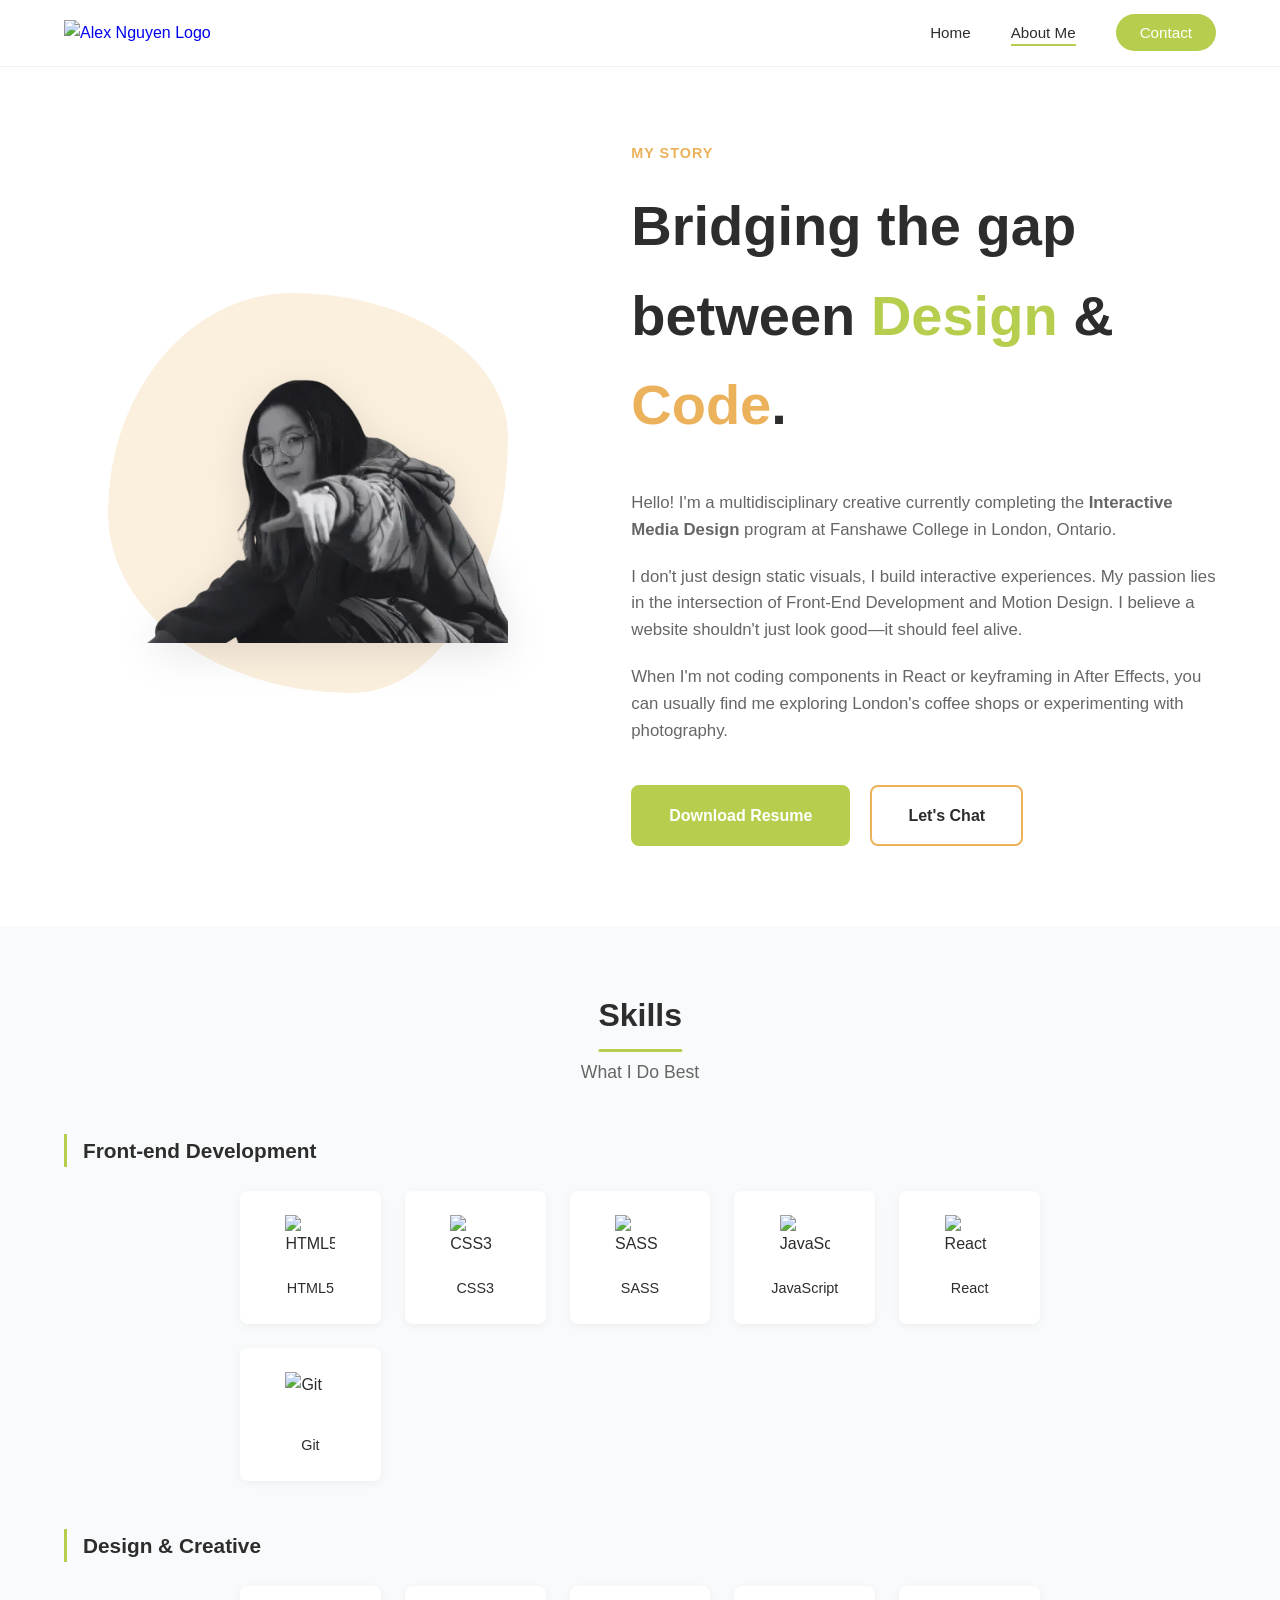
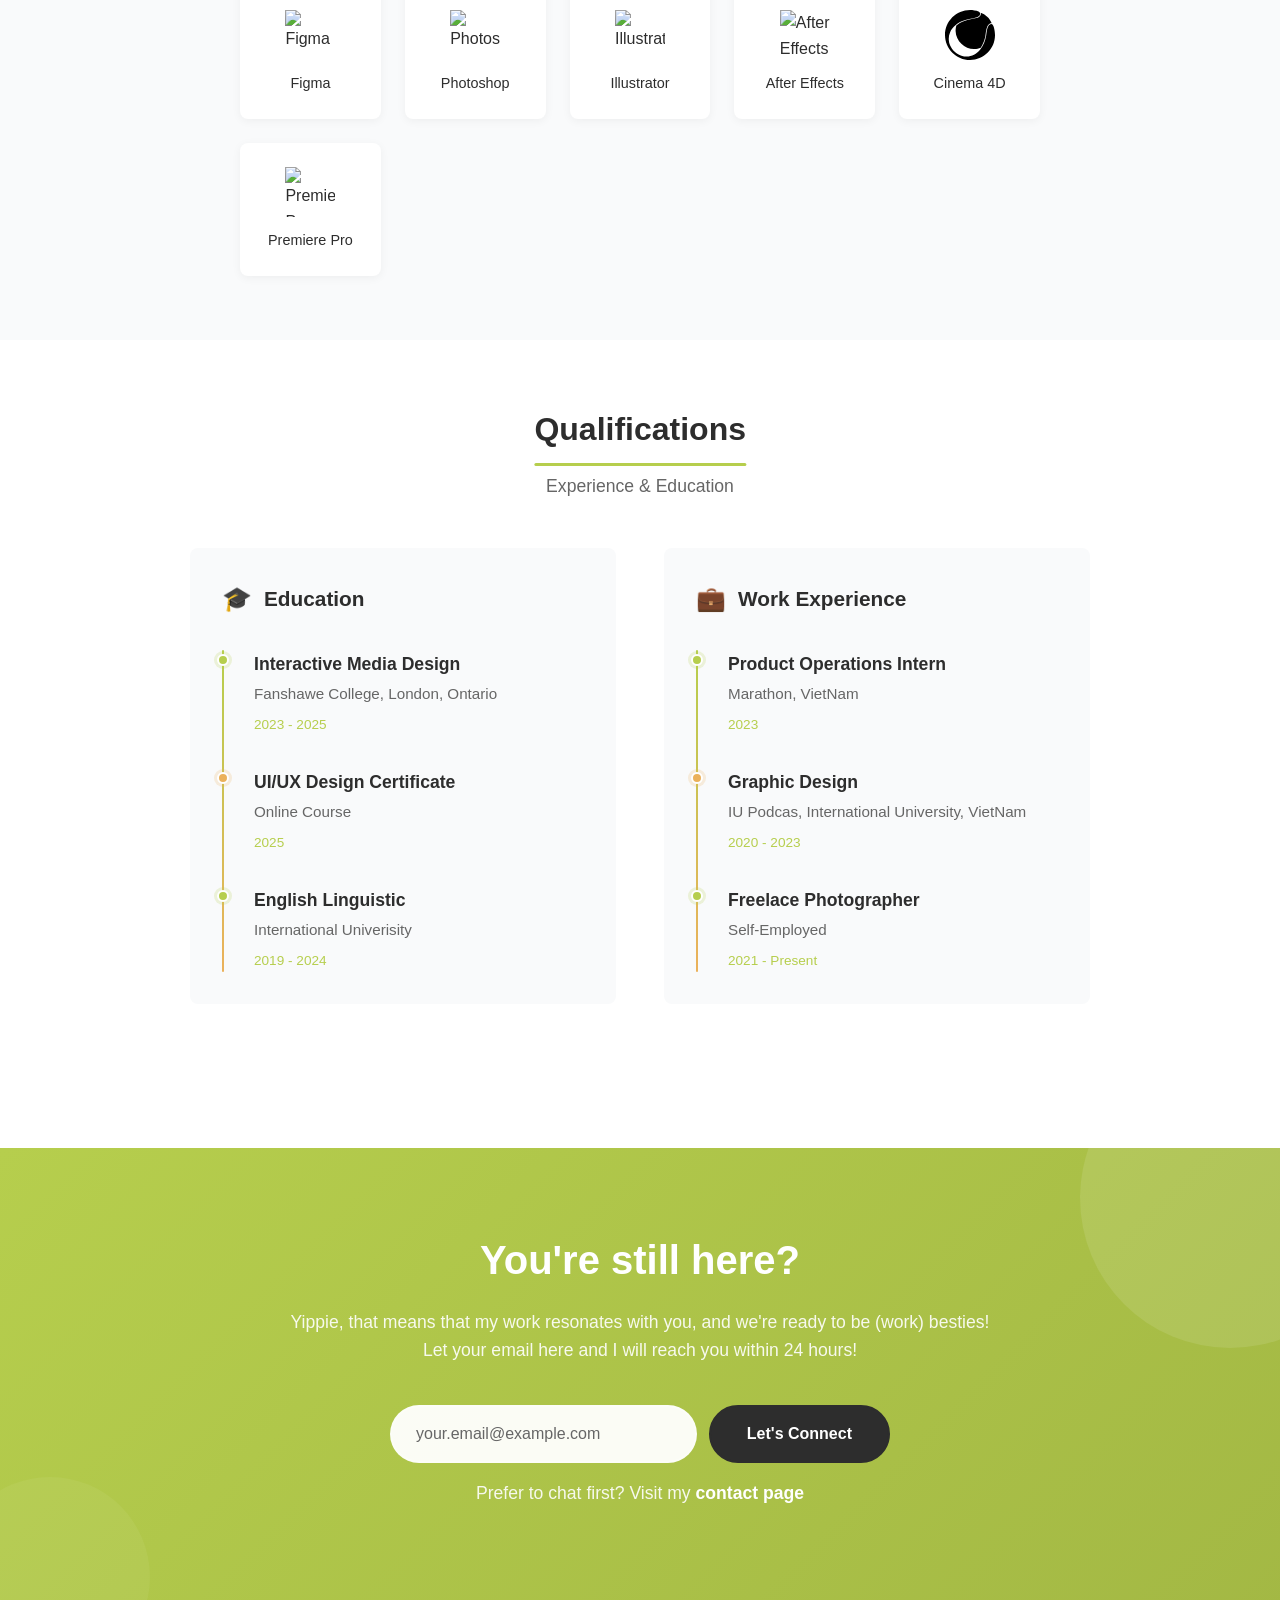
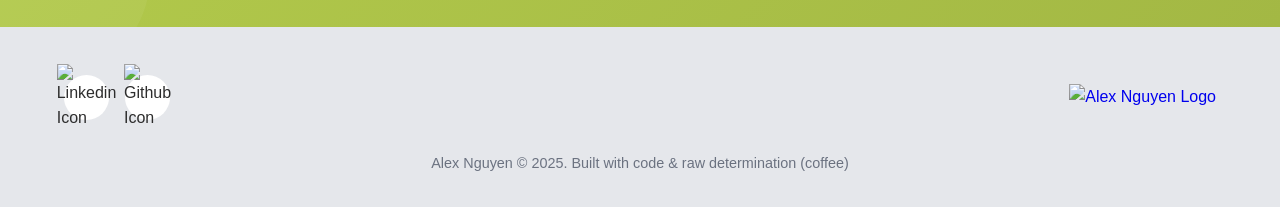
==== commit 04bc610a: "Update about.html" ====
--- a/about.html
+++ b/about.html
@@ -36,7 +36,12 @@
             
             <div class="image-area animate-fade-up">
                 <div class="blob-shape"></div>
-                <img src="https://placehold.co/500x600/transparent/333333?text=Your+Cutout+Photo" alt="Portrait of Alex" class="cutout-img">
+                <img src="images/portrait_L.webp"
+                     srcset="images/portrait_S.webp 300w,
+                             images/portrait_M.webp 500w"
+                     sizes="(max-width: 768px) 300px, (max-width: 900px) 350px, 400px"
+                     alt="Portrait of Alex Nguyen"
+                     class="cutout-img">
             </div>
 
             <div class="text-area animate-fade-up">
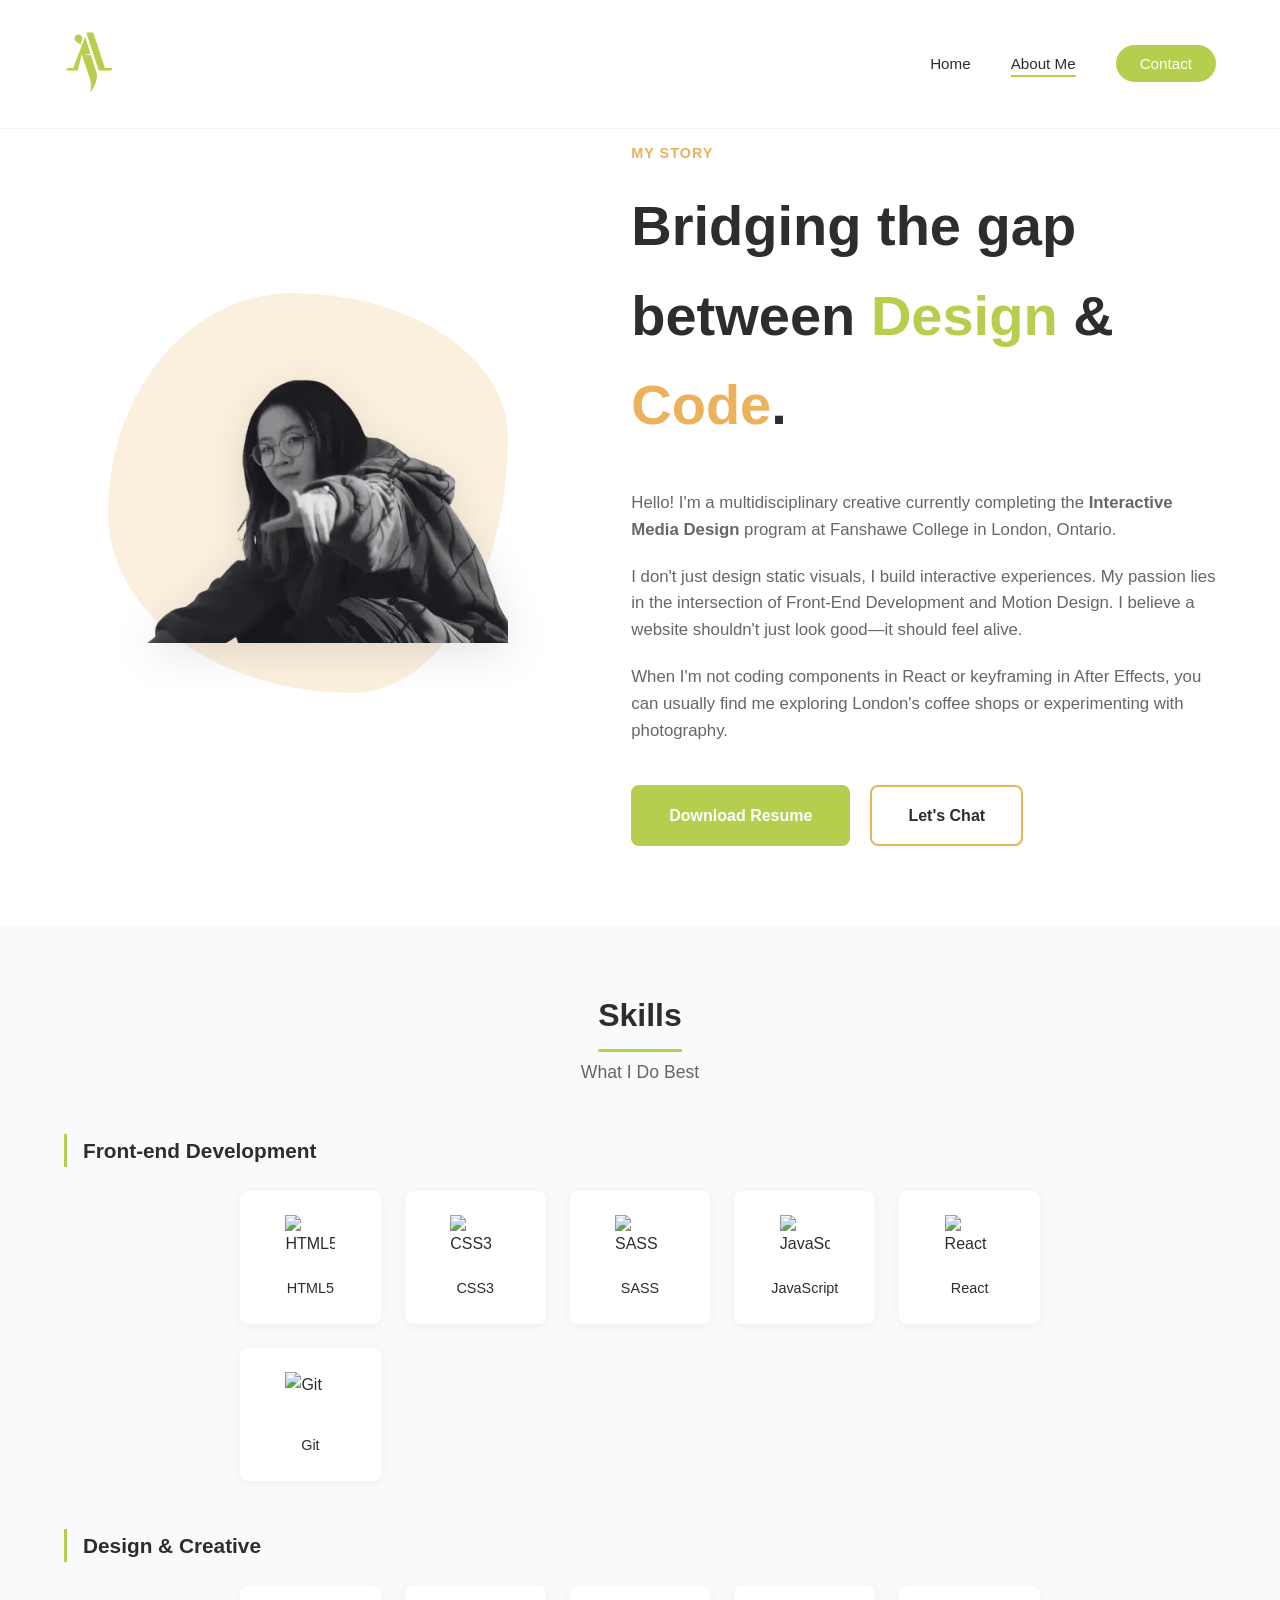
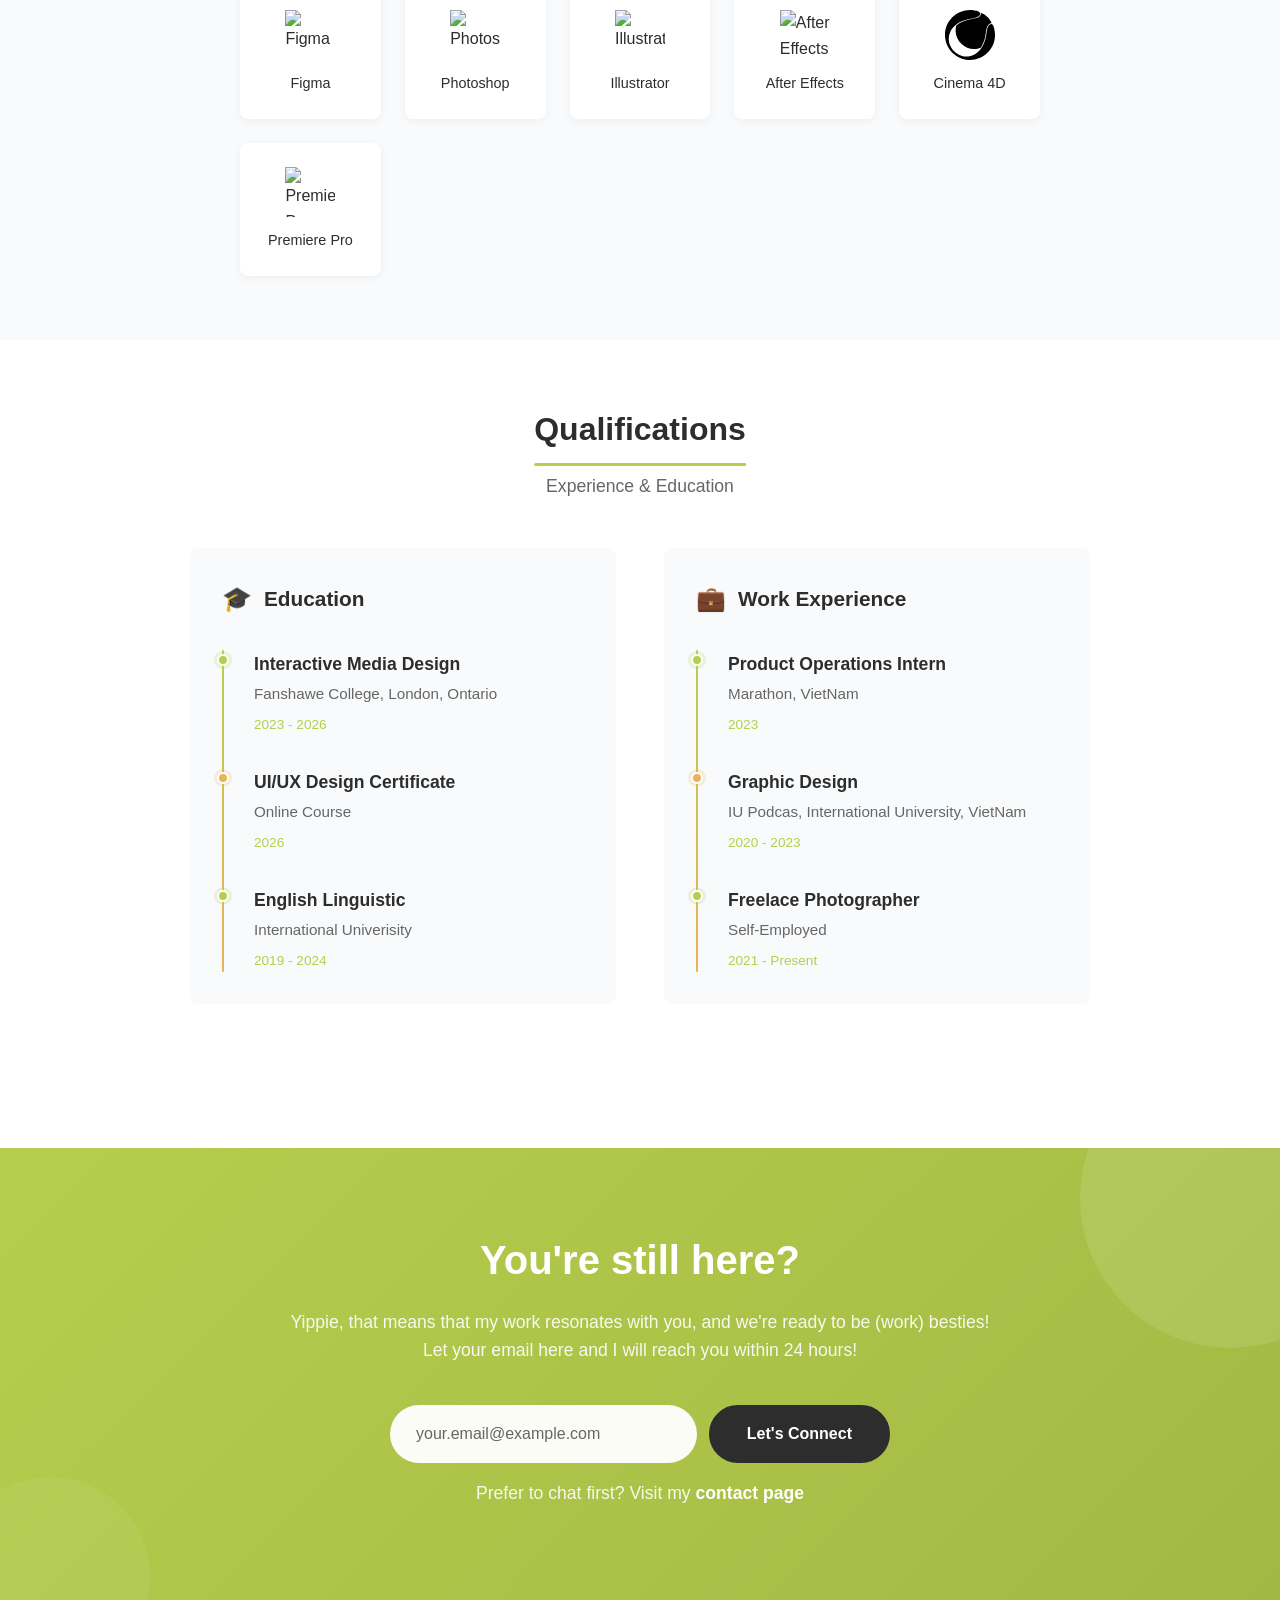
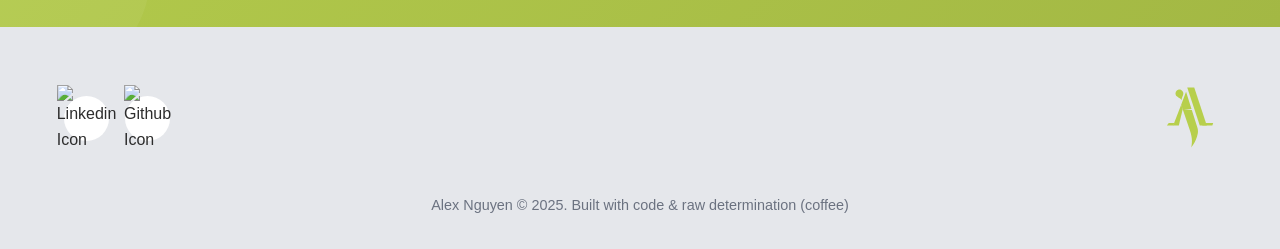
==== commit 0deb2b78: "Update about.html Update the logic for cta form at the end of about page" ====
--- a/about.html
+++ b/about.html
@@ -7,6 +7,12 @@
     <link href="https://fonts.googleapis.com/css2?family=Poppins:wght@300;400;600;700&display=swap" rel="stylesheet">
     <link href="https://fonts.googleapis.com/css2?family=Russo+One&display=swap" rel="stylesheet">
     <link rel="stylesheet" href="css/main.css">
+    <script defer src="https://cdn.jsdelivr.net/npm/gsap@3.12.5/dist/gsap.min.js"></script>
+    <script defer src="https://cdn.jsdelivr.net/npm/gsap@3.12.5/dist/ScrollTrigger.min.js"></script>
+    <script defer src="https://cdn.jsdelivr.net/npm/gsap@3.12.5/dist/ScrollToPlugin.min.js"></script>
+
+    <!-- Main JavaScript -->
+    <script type="module" defer src="js/home.js"></script>
 </head>
 <body>
     <h1 class="hidden">Welcome to Alex Nguyen's Portfolio</h1>
@@ -14,9 +20,9 @@
         <nav class="navbar">
             <h2 class="hidden">Main Navigation</h2>
             <div class="container nav-container">
-                <a href="index.html" class="logo"><img src="images/Logo.svg" alt="Alex Nguyen Logo"></a>
+                <a href="index.php" class="logo"><img src="images/Logo.svg" alt="Alex Nguyen Logo"></a>
                 <ul class="nav-links">
-                    <li><a href="index.html">Home</a></li>
+                    <li><a href="index.php">Home</a></li>
                     <li><a href="about.html" class="active">About Me</a></li>
                     <li><a href="contact.php" class="btn-nav">Contact</a></li>
                 </ul>
@@ -55,7 +61,7 @@
                 <p>When I'm not coding components in React or keyframing in After Effects, you can usually find me exploring London's coffee shops or experimenting with photography.</p>
 
                 <div class="cta-group">
-                    <a href="your-resume.pdf" class="btn btn-primary" target="_blank">Download Resume</a>
+                    <a href="images/Anh_Nguyen-Resume.pdf" class="btn btn-primary" target="_blank">Download Resume</a>
                     <a href="contact.php" class="btn btn-secondary">Let's Chat</a>
                 </div>
             </div>
@@ -177,7 +183,7 @@
                             <div class="timeline-content">
                                 <h4>Interactive Media Design</h4>
                                 <p class="timeline-place">Fanshawe College, London, Ontario</p>
-                                <span class="timeline-date">2023 - 2025</span>
+                                <span class="timeline-date">2023 - 2026</span>
                             </div>
                         </div>
                         
@@ -186,7 +192,7 @@
                             <div class="timeline-content">
                                 <h4>UI/UX Design Certificate</h4>
                                 <p class="timeline-place">Online Course</p>
-                                <span class="timeline-date">2025</span>
+                                <span class="timeline-date">2026</span>
                             </div>
                         </div>
                         
@@ -248,9 +254,10 @@
                 <h2>You're still here?</h2>
                 <p>Yippie, that means that my work resonates with you, and we're ready to be (work) besties! Let your email here and I will reach you within 24 hours!</p>
                 <form class="cta-form">
-                    <input type="email" placeholder="your.email@example.com" required>
+                    <input type="email" id="cta-email" name="email" placeholder="your.email@example.com" required>
                     <button type="submit" class="btn-cta">Let's Connect</button>
                 </form>
+                <div id="cta-feedback"></div>
                 <p class="cta-note">Prefer to chat first? Visit my <a href="contact.php" style="color: white; font-weight: 600;">contact page</a></p>
             </div>
         </div>
@@ -268,20 +275,12 @@
                 </a>
             </div>
             <div class="footer-logo">
-                <a href="index.html"><img src="images/Logo.svg" alt="Alex Nguyen Logo"></a>
+                <a href="index.php"><img src="images/Logo.svg" alt="Alex Nguyen Logo"></a>
             </div>
         </div>
         <div class="container">
             <p class="copyright">Alex Nguyen © 2025. Built with code & raw determination (coffee)</p>
         </div>
     </footer>
-
-    <!-- GSAP Library -->
-    <script src="https://cdn.jsdelivr.net/npm/gsap@3.12.5/dist/gsap.min.js"></script>
-    <script src="https://cdn.jsdelivr.net/npm/gsap@3.12.5/dist/ScrollTrigger.min.js"></script>
-    <script src="https://cdn.jsdelivr.net/npm/gsap@3.12.5/dist/ScrollToPlugin.min.js"></script>
-    
-    <!-- Main JavaScript -->
-    <script src="js/main.js"></script>
 </body>
 </html>
--- a/css/main.css
+++ b/css/main.css
@@ -1 +1 @@
-*{margin:0;padding:0;box-sizing:border-box}html{scroll-behavior:smooth}body{font-family:"Poppins",sans-serif;background-color:#fff;color:#2d2d2d;line-height:1.6;overflow-x:hidden}a{text-decoration:none;transition:all .3s ease}.hidden{display:none}h2{font-family:"Russo One",sans-serif;font-size:3.5rem;font-weight:600;margin-bottom:40px}h3{font-size:1.25rem;font-weight:600;margin-bottom:16px}p{font-size:1.1rem;color:#666;margin-bottom:24px}.highlight-green{color:#b6ce4d}.highlight-gold{color:#ebb15b}.intro-tag{display:inline-block;font-weight:600;color:#ebb15b;text-transform:uppercase;letter-spacing:1px;font-size:.9rem;margin-bottom:16px}.container{max-width:1200px;margin:0 auto;padding:0 24px}.full-width{width:100%;text-align:center;margin-top:10px;font-size:1.1rem}.btn{padding:16px 36px;border-radius:8px;font-weight:600;display:inline-block;cursor:pointer}.btn-primary{background-color:#b6ce4d;color:#fff;border:2px solid #b6ce4d}.btn-primary:hover{background-color:rgba(0,0,0,0);color:#b6ce4d;transform:translateY(-3px);box-shadow:0 10px 20px -10px rgba(182,206,77,.5)}.btn-secondary{background-color:rgba(0,0,0,0);color:#2d2d2d;border:2px solid #ebb15b}.btn-secondary:hover{background-color:#ebb15b;color:#fff;transform:translateY(-3px)}.btn-nav{padding:10px 24px;background-color:#b6ce4d;color:#fff !important;border-radius:50px;font-weight:600}.btn-nav:hover{background-color:#a3b844;box-shadow:0 4px 15px rgba(182,206,77,.3)}.btn-nav::after{display:none}.btn-view{padding:12px 24px;background:#fff;color:#2d2d2d;font-weight:600;border-radius:50px;transform:translateY(20px);transition:transform .3s ease}.cta-group{display:flex;gap:20px;margin-top:40px}.skill-card{background:#fff;padding:40px;border-radius:16px;box-shadow:0 4px 20px rgba(0,0,0,.04);border:1px solid rgba(0,0,0,.05);transition:transform,border-color .3s ease}.skill-card:hover{transform:translateY(-5px);border-color:#b6ce4d}.icon-box{width:60px;height:60px;border-radius:12px;display:flex;justify-content:center;align-items:center;margin-bottom:24px;font-weight:700;font-size:.8rem}.icon-green{background-color:rgba(182,206,77,.15);color:#b6ce4d}.icon-gold{background-color:rgba(235,177,91,.15);color:#ebb15b}.project-card{background:#fff;border-radius:16px;overflow:hidden;border:1px solid rgba(0,0,0,.05);transition:transform,box-shadow .3s ease}.project-card:hover{transform:translateY(-10px);box-shadow:0 20px 40px rgba(0,0,0,.08)}.project-card:hover .overlay{opacity:1}.project-card:hover .btn-view{transform:translateY(0)}.project-card:hover img{transform:scale(1.05)}.card-image-box{position:relative;height:250px;overflow:hidden}.card-image-box img{width:100%;height:100%;-o-object-fit:cover;object-fit:cover;transition:transform .3s ease}.overlay{position:absolute;top:0;left:0;width:100%;height:100%;background:rgba(0,0,0,.4);display:flex;justify-content:center;align-items:center;opacity:0;transition:opacity .3s ease;z-index:2}.card-content{padding:30px}.card-content h3{margin-bottom:12px;font-size:1.4rem}.card-content p{font-size:1rem;line-height:1.6;margin-bottom:25px}.tags{display:flex;gap:10px;margin-bottom:15px}.tag{font-size:.75rem;font-weight:700;padding:6px 14px;border-radius:50px;text-transform:uppercase;letter-spacing:.5px}.tag-green{background-color:rgba(182,206,77,.2);color:#8fa33a}.tag-gold{background-color:rgba(235,177,91,.2);color:#c9964a}.tag-outline{border:1px solid #e5e7eb;color:#666;background:rgba(0,0,0,0)}.footer{background:#e5e7eb;padding:3rem 0 2rem}.footer .footer-layout{display:flex;justify-content:space-between;align-items:center;margin-bottom:2rem}@media(max-width: 768px){.footer .footer-layout{flex-direction:column;gap:2rem}}.footer .footer-social{display:flex;gap:1rem}.footer .social-icon{width:45px;height:45px;border-radius:50%;background:#fff;display:flex;align-items:center;justify-content:center;color:#2d2d2d;transition:all .3s ease}.footer .social-icon svg{width:22px;height:22px}.footer .social-icon:hover{transform:translateY(-3px);box-shadow:0 5px 15px rgba(0,0,0,.15)}.footer .social-icon:nth-child(1):hover{background:#0077b5;color:#fff}.footer .social-icon:nth-child(2):hover{background:#333;color:#fff}.footer .social-icon:nth-child(3):hover{background:linear-gradient(45deg, #f09433, #e6683c, #dc2743, #cc2366, #bc1888);color:#fff}.footer .footer-logo a{display:inline-block}.footer .footer-logo img{height:80px;width:auto}.footer .copyright{text-align:center;color:#6b7280;font-size:.9rem;margin:0}.form-container{background:#fff;padding:50px;border-radius:20px;box-shadow:0 10px 40px rgba(0,0,0,.05);border:1px solid rgba(0,0,0,.03)}.form-group{margin-bottom:25px}.form-group label{display:block;font-size:.9rem;font-weight:600;color:#2d2d2d;margin-bottom:8px}input,textarea{width:100%;padding:16px;background-color:#f9fafb;border:2px solid rgba(0,0,0,0);border-radius:8px;font-family:"Poppins",sans-serif;font-size:1rem;color:#2d2d2d;transition:all .3s ease}input:focus,textarea:focus{outline:none;background-color:#fff;border-color:#ebb15b;box-shadow:0 4px 10px rgba(235,177,91,.15)}.skills-grid{display:grid;grid-template-columns:repeat(auto-fit, minmax(250px, 1fr));gap:40px}.projects-grid{display:grid;grid-template-columns:repeat(auto-fit, minmax(350px, 1fr));gap:40px;padding-bottom:80px}.hero-grid{display:grid;grid-template-columns:1.2fr .8fr;align-items:center;gap:60px}@media(max-width: 768px){.hero-grid{grid-template-columns:1fr;text-align:center;gap:40px}.projects-grid{grid-template-columns:1fr}}.navbar{-webkit-backdrop-filter:blur(10px);backdrop-filter:blur(10px);position:fixed;width:100%;top:0;z-index:1000;padding:20px 0;border-bottom:1px solid rgba(0,0,0,.05)}.nav-container{display:flex;justify-content:space-between;align-items:center}.logo img,.logo svg{height:80px;width:auto}.accent-dot{color:#b6ce4d}.nav-links{display:flex;list-style:none;align-items:center;gap:40px}.nav-links a{color:#2d2d2d;font-weight:500;font-size:.95rem;position:relative}.nav-links a::after{content:"";position:absolute;width:0;height:2px;bottom:-5px;left:0;background-color:#b6ce4d;transition:width .3s ease}.nav-links a:hover::after,.nav-links a.active::after{width:100%}.hamburger{display:none;cursor:pointer}.bar{display:block;width:25px;height:3px;margin:5px auto;background-color:#2d2d2d;transition:all .3s ease}@media(max-width: 768px){.hamburger{display:block;z-index:1001}.nav-links{position:fixed;left:-100%;top:0;gap:0;flex-direction:column;background-color:#fff;width:100%;height:100vh;justify-content:center;transition:left .3s ease}.nav-links.active{left:0}.nav-links li{margin:16px 0}.nav-links a{font-size:1.2rem}.hamburger.active .bar:nth-child(2){opacity:0}.hamburger.active .bar:nth-child(1){transform:translateY(8px) rotate(45deg)}.hamburger.active .bar:nth-child(3){transform:translateY(-8px) rotate(-45deg)}}.cta-form-section{background:linear-gradient(135deg, #B6CE4D 0%, #a3b844 100%);padding:80px 0;margin-top:80px;position:relative;overflow:hidden}.cta-form-section::before{content:"";position:absolute;width:300px;height:300px;background:hsla(0,0%,100%,.1);border-radius:50%;top:-100px;right:-100px}.cta-form-section::after{content:"";position:absolute;width:200px;height:200px;background:hsla(0,0%,100%,.05);border-radius:50%;bottom:-50px;left:-50px}.cta-content{position:relative;z-index:2;max-width:700px;margin:0 auto;text-align:center}.cta-form-section h2{color:#fff;font-size:2.5rem;margin-bottom:16px}.cta-form-section p{color:hsla(0,0%,100%,.9);font-size:1.1rem;margin-bottom:40px}.cta-form{display:flex;gap:12px;max-width:500px;margin:0 auto}.cta-form input{flex:1;padding:18px 24px;border:2px solid hsla(0,0%,100%,.3);border-radius:50px;background:hsla(0,0%,100%,.95);font-size:1rem;color:#2d2d2d;transition:all .3s ease}.cta-form input::-moz-placeholder{color:#666}.cta-form input::placeholder{color:#666}.cta-form input:focus{outline:none;background:#fff;border-color:#fff;box-shadow:0 8px 20px rgba(0,0,0,.15)}.cta-form .btn-cta{padding:18px 36px;background:#2d2d2d;color:#fff;border:2px solid #2d2d2d;border-radius:50px;font-weight:600;font-size:1rem;cursor:pointer;white-space:nowrap;transition:all .3s ease}.cta-form .btn-cta:hover{background:rgba(0,0,0,0);color:#2d2d2d;border-color:#2d2d2d;transform:translateY(-2px)}.cta-note{margin-top:16px;font-size:.85rem;color:hsla(0,0%,100%,.8)}@media(max-width: 768px){.cta-form-section h2{font-size:2rem}.cta-form{flex-direction:column;gap:15px}.cta-form .btn-cta{width:100%}}.scroll-to-top{position:fixed;bottom:30px;right:30px;width:50px;height:50px;background:#b6ce4d;border:none;border-radius:50%;cursor:pointer;display:flex;align-items:center;justify-content:center;box-shadow:0 4px 15px rgba(182,206,77,.3);z-index:999;opacity:0;visibility:hidden;transform:translateY(20px);transition:opacity,visibility,transform,background-color,box-shadow .3s ease}.scroll-to-top.show{opacity:1;visibility:visible;transform:translateY(0)}.scroll-to-top::before{content:"↑";font-size:24px;font-weight:700;color:#fff;line-height:1}.scroll-to-top:hover{background:#a3b844;box-shadow:0 6px 20px rgba(182,206,77,.4);transform:translateY(-3px)}.scroll-to-top:active{transform:translateY(-1px)}@media(max-width: 768px){.scroll-to-top{bottom:20px;right:20px;width:45px;height:45px}.scroll-to-top::before{font-size:20px}}:root{--plyr-color-main: #B6CE4D;--plyr-control-icon-size: 20px;--plyr-control-radius: 50px;--plyr-font-family: Poppins, sans-serif;--plyr-font-size-base: 16px;--plyr-font-weight-regular: 500}#player-container{max-width:1200px;margin:80px auto;padding:0 24px;position:relative}@media(max-width: 768px){#player-container{margin:40px auto}}.plyr{border-radius:16px;overflow:hidden;box-shadow:0 10px 40px rgba(0,0,0,.1);border:1px solid rgba(0,0,0,.05);transition:transform,box-shadow .3s ease}.plyr:hover{transform:translateY(-5px);box-shadow:0 20px 50px rgba(0,0,0,.15)}.plyr__video-wrapper{background:#2d2d2d}.plyr__video-wrapper::before{content:"";position:absolute;top:0;left:0;right:0;bottom:0;background:linear-gradient(135deg, rgba(182, 206, 77, 0.05) 0%, rgba(235, 177, 91, 0.05) 100%);pointer-events:none;opacity:0;transition:opacity .3s ease}.plyr:hover .plyr__video-wrapper::before{opacity:1}.plyr__controls{background:linear-gradient(to top, rgba(45, 45, 45, 0.95), rgba(45, 45, 45, 0.7));backdrop-filter:blur(10px);-webkit-backdrop-filter:blur(10px);padding:16px 24px;border-top:1px solid rgba(182,206,77,.2)}@media(max-width: 768px){.plyr__controls{padding:12px 16px}}.plyr__control{color:#fff;transition:all .3s ease}.plyr__control svg{width:20px;height:20px}@media(max-width: 768px){.plyr__control svg{width:18px;height:18px}}.plyr__control:hover,.plyr__control.plyr__tab-focus,.plyr__control[aria-expanded=true]{background:rgba(182,206,77,.15);color:#b6ce4d}.plyr__control:focus{outline:2px solid #b6ce4d;outline-offset:3px}.plyr__control:focus:not(:focus-visible){outline:none}.plyr__control[disabled]{opacity:.4;cursor:not-allowed}.plyr__progress{position:relative}.plyr__progress input[type=range]{color:#b6ce4d}.plyr__progress__buffer{background:hsla(0,0%,100%,.2)}.plyr__volume{color:#fff}.plyr__volume input[type=range]::-webkit-slider-runnable-track{background:hsla(0,0%,100%,.2)}.plyr__volume input[type=range]::-webkit-slider-thumb{background:#b6ce4d;box-shadow:0 2px 6px rgba(182,206,77,.3)}.plyr__volume input[type=range]::-moz-range-track{background:hsla(0,0%,100%,.2)}.plyr__volume input[type=range]::-moz-range-thumb{background:#b6ce4d;box-shadow:0 2px 6px rgba(182,206,77,.3)}.plyr__time{color:#fff;font-weight:500;font-size:.9rem;font-family:"Poppins",sans-serif}@media(max-width: 768px){.plyr__time{font-size:.8rem}}.plyr--loading .plyr__progress__buffer{background:linear-gradient(90deg, rgba(182, 206, 77, 0.3) 0%, rgba(182, 206, 77, 0.1) 50%, rgba(182, 206, 77, 0.3) 100%);background-size:200% 100%;animation:loading 1.5s ease-in-out infinite}@keyframes loading{0%{background-position:200% 0}100%{background-position:-200% 0}}.plyr--fullscreen-active .plyr__controls{background:linear-gradient(to top, rgba(45, 45, 45, 0.98), rgba(45, 45, 45, 0) 100%)}.plyr__poster{background-size:cover;background-position:center;border-radius:16px 16px 0 0}.plyr__tooltip{background:#2d2d2d;color:#fff;border-radius:6px;padding:6px 10px;font-size:.85rem;font-family:"Poppins",sans-serif;box-shadow:0 4px 12px rgba(0,0,0,.2)}.plyr__captions{font-family:"Poppins",sans-serif;font-size:1.1rem;text-shadow:0 2px 4px rgba(0,0,0,.8)}.plyr__caption{background:rgba(45,45,45,.9);border-radius:6px;padding:8px 12px}.about-hero{padding-top:140px;padding-bottom:80px;min-height:100vh;display:flex;align-items:center}.about-wrapper{display:grid;grid-template-columns:1fr 1.2fr;gap:80px;align-items:center}.image-area{position:relative;height:500px;display:flex;justify-content:center;align-items:center}.blob-shape{position:absolute;width:400px;height:400px;background-color:rgba(235,177,91,.2);border-radius:46% 54% 39% 61%/55% 36% 64% 45%;z-index:1;animation:morph 6s linear infinite}@keyframes morph{0%{border-radius:46% 54% 39% 61%/55% 36% 64% 45%}100%{border-radius:56% 44% 49% 51%/35% 46% 54% 65%}}.cutout-img{position:relative;z-index:2;max-height:100%;max-width:100%;-o-object-fit:contain;object-fit:contain;filter:drop-shadow(0 10px 20px rgba(0, 0, 0, 0.1));transition:transform .3s ease}.cutout-img:hover{transform:scale(1.02) translateY(-5px)}.text-area h1{font-size:2.5rem;margin-bottom:25px}.text-area p{font-size:1.05rem;margin-bottom:20px;color:#666}.toolkit{margin:30px 0;padding:20px;background:#f9fafb;border-radius:12px;border-left:4px solid #b6ce4d}.toolkit h5{font-size:.9rem;text-transform:uppercase;color:#2d2d2d;margin-bottom:15px;letter-spacing:1px}.toolkit-grid{display:flex;flex-wrap:wrap;gap:15px}.toolkit-grid span{font-size:.9rem;font-weight:600;color:#2d2d2d;background:#fff;padding:8px 12px;border-radius:6px;box-shadow:0 2px 5px rgba(0,0,0,.05)}@media(max-width: 900px){.about-wrapper{grid-template-columns:1fr;text-align:center;gap:40px}.image-area{height:350px;order:-1}.blob-shape{width:300px;height:300px}.cta-group{justify-content:center}.toolkit{text-align:left}.toolkit-grid{justify-content:center}}.skills-section{padding:4rem 0;background:#f9fafb}.skills-section .skills-category{margin-bottom:3rem}.skills-section .skills-category:last-child{margin-bottom:0}.skills-section .category-title{font-size:1.3rem;font-weight:600;color:#2d2d2d;margin-bottom:1.5rem;padding-left:1rem;border-left:3px solid #b6ce4d}.skills-section .skills-grid{display:grid;grid-template-columns:repeat(5, 1fr);gap:1.5rem;max-width:800px;margin:0 auto}@media(max-width: 768px){.skills-section .skills-grid{grid-template-columns:repeat(3, 1fr);gap:1rem}}.skills-section .skill-item{display:flex;flex-direction:column;align-items:center;gap:.75rem;padding:1.5rem 1rem;background:#fff;border-radius:8px;box-shadow:0 2px 10px rgba(0,0,0,.05);transition:all .3s ease}.skills-section .skill-item:hover{transform:translateY(-5px);box-shadow:0 8px 25px rgba(0,0,0,.1)}.skills-section .skill-item .skill-icon{width:50px;height:50px;display:flex;align-items:center;justify-content:center}.skills-section .skill-item .skill-icon img{width:100%;height:100%;-o-object-fit:contain;object-fit:contain}.skills-section .skill-item span{font-size:.9rem;font-weight:500;color:#2d2d2d;text-align:center}.qualifications-section{padding:4rem 0}.qualifications-section .qualifications-wrapper{display:grid;grid-template-columns:1fr 1fr;gap:3rem;max-width:900px;margin:0 auto}@media(max-width: 768px){.qualifications-section .qualifications-wrapper{grid-template-columns:1fr;gap:2rem}}.qualifications-section .qualification-column{padding:2rem;background:#f9fafb;border-radius:8px}.qualifications-section .column-title{display:flex;align-items:center;gap:.75rem;font-size:1.3rem;font-weight:600;color:#2d2d2d;margin-bottom:2rem}.qualifications-section .column-title .column-icon{font-size:1.5rem}.qualifications-section .timeline{position:relative;padding-left:2rem}.qualifications-section .timeline::before{content:"";position:absolute;left:0;top:0;bottom:0;width:2px;background:linear-gradient(to bottom, #B6CE4D, #ebb15b);border-radius:2px}.qualifications-section .timeline-item{position:relative;margin-bottom:2rem}.qualifications-section .timeline-item:last-child{margin-bottom:0}.qualifications-section .timeline-dot{position:absolute;left:-2rem;top:.25rem;width:12px;height:12px;background:#b6ce4d;border-radius:50%;border:2px solid #fff;box-shadow:0 0 0 3px rgba(182,206,77,.2);transform:translateX(-5px)}.qualifications-section .timeline-content h4{font-size:1.1rem;font-weight:600;color:#2d2d2d;margin-bottom:.25rem}.qualifications-section .timeline-content .timeline-place{font-size:.95rem;color:#666;margin-bottom:.25rem}.qualifications-section .timeline-content .timeline-date{font-size:.85rem;color:#b6ce4d;font-weight:500}.qualifications-section .timeline-item:nth-child(even) .timeline-dot{background:#ebb15b;box-shadow:0 0 0 3px rgba(235,177,91,.2)}.contact-section{padding-top:140px;padding-bottom:80px;min-height:100vh}.contact-header{text-align:center;max-width:700px;margin:0 auto 3rem}.contact-header .intro-tag{display:inline-block;margin-bottom:1rem}.contact-header h2{font-size:2.5rem;margin-bottom:1.5rem}@media(max-width: 768px){.contact-header h2{font-size:2rem}}.contact-header p{color:#666;line-height:1.7;margin-bottom:1rem}.contact-header p:last-child{margin-bottom:0}.contact-icons{display:flex;justify-content:center;gap:3rem;margin-bottom:3rem;flex-wrap:wrap}@media(max-width: 768px){.contact-icons{flex-direction:column;align-items:center;gap:1.5rem}}.contact-icon-item{display:flex;flex-direction:column;align-items:center;gap:.75rem;text-decoration:none;transition:transform .3s ease}.contact-icon-item:hover{transform:translateY(-5px)}.contact-icon-item:hover .icon-circle{background:#b6ce4d;color:#fff;box-shadow:0 8px 25px rgba(182,206,77,.3)}.contact-icon-item .icon-circle{width:60px;height:60px;border-radius:50%;background:rgba(182,206,77,.1);display:flex;align-items:center;justify-content:center;transition:all .3s ease;color:#b6ce4d}.contact-icon-item .icon-circle svg{width:24px;height:24px}.contact-icon-item span{font-size:.95rem;color:#2d2d2d;font-weight:500;text-align:center}.contact-icon-item:nth-child(2) .icon-circle{background:rgba(235,177,91,.1);color:#ebb15b}.contact-icon-item:nth-child(2):hover .icon-circle{background:#ebb15b;color:#fff;box-shadow:0 8px 25px rgba(235,177,91,.3)}.contact-icon-item:nth-child(3) .icon-circle{background:rgba(0,119,181,.1);color:#0077b5}.contact-icon-item:nth-child(3):hover .icon-circle{background:#0077b5;color:#fff;box-shadow:0 8px 25px rgba(0,119,181,.3)}.form-container{max-width:650px;margin:0 auto;background:#f9fafb;padding:2.5rem;border-radius:8px;box-shadow:0 4px 20px rgba(0,0,0,.05)}@media(max-width: 768px){.form-container{padding:1.5rem}}.contact-form .form-row{display:grid;grid-template-columns:1fr 1fr;gap:1.5rem;margin-bottom:1.5rem}@media(max-width: 768px){.contact-form .form-row{grid-template-columns:1fr;gap:1rem;margin-bottom:1rem}}.contact-form .form-group{margin-bottom:1.5rem}@media(max-width: 768px){.contact-form .form-group{margin-bottom:1rem}}.contact-form .form-group:last-of-type{margin-bottom:1.5rem}.contact-form label{display:block;font-weight:600;margin-bottom:.5rem;color:#2d2d2d;font-size:.95rem}.contact-form input,.contact-form textarea{width:100%;padding:1rem 1.25rem;border:2px solid #e5e7eb;border-radius:8px;font-size:1rem;font-family:"Poppins",sans-serif;transition:border-color .3s ease,box-shadow .3s ease;background:#fff}.contact-form input::-moz-placeholder, .contact-form textarea::-moz-placeholder{color:#9ca3af}.contact-form input::placeholder,.contact-form textarea::placeholder{color:#9ca3af}.contact-form input:focus,.contact-form textarea:focus{outline:none;border-color:#b6ce4d;box-shadow:0 0 0 3px rgba(182,206,77,.1)}.contact-form textarea{resize:vertical;min-height:150px}.contact-form .btn{width:100%;padding:1rem 2rem;font-size:1rem;font-weight:600}@media(max-width: 900px){.contact-header h2{font-size:2rem}.contact-icons{gap:2rem}}@media(max-width: 768px){.contact-section{padding-top:120px}.contact-header{margin-bottom:2rem}.contact-icons{margin-bottom:2rem}}.hero-section{padding-top:160px;padding-bottom:100px;min-height:90vh;display:flex;flex-direction:column;justify-content:center;position:relative}.hero-visual{position:relative;height:400px;display:flex;justify-content:center;align-items:center}.abstract-shape{position:absolute;border-radius:30% 70% 70% 30%/30% 30% 70% 70%;mix-blend-mode:multiply;filter:blur(40px);opacity:.6;animation:float 8s ease-in-out infinite}.shape-green{width:300px;height:300px;background-color:#b6ce4d;left:0;top:20px}.shape-gold{width:250px;height:250px;background-color:#ebb15b;right:0;bottom:20px;animation-delay:-4s}@keyframes float{0%,100%{transform:translateY(0) rotate(0deg)}50%{transform:translateY(-20px) rotate(10deg)}}.scroll-indicator{position:absolute;bottom:30px;left:50%;transform:translateX(-50%);display:flex;flex-direction:column;align-items:center;color:#666;font-size:.8rem}.mouse{width:24px;height:40px;border:2px solid #666;border-radius:20px;margin-top:10px;position:relative}.mouse::before{content:"";position:absolute;top:8px;left:50%;transform:translateX(-50%);width:4px;height:4px;background-color:#666;border-radius:50%;animation:scrollMouse 2s infinite}@keyframes scrollMouse{0%{top:8px;opacity:1}100%{top:20px;opacity:0}}@media(max-width: 768px){h1{font-size:2.5rem}.hero-visual{height:300px}.cta-group{justify-content:center}.scroll-indicator{display:none}}.page-header{padding-top:160px;padding-bottom:60px;text-align:center}.header-desc{max-width:600px;margin:0 auto;font-size:1.1rem;color:#666}.text-link{font-weight:600;color:#b6ce4d;position:relative}.text-link:hover{color:#ebb15b}.section-title{font-size:2rem;font-weight:600;text-align:center;margin-bottom:1rem;position:relative;display:inline-block;left:50%;transform:translateX(-50%)}.section-title::after{content:"";position:absolute;bottom:-10px;left:0;right:0;height:3px;background:#b6ce4d;border-radius:2px}.section-subtitle{text-align:center;color:#666;font-size:1.1rem;margin-bottom:3rem}.work-section{padding:4rem 0}.work-section .section-title{margin-bottom:3rem}.work-section .project-showcase{margin-bottom:4rem;max-width:900px;margin-left:auto;margin-right:auto}.work-section .project-name{font-size:1.5rem;font-weight:600;background:#b6ce4d;color:#fff;padding:1rem 1.5rem;border-radius:8px;margin-bottom:1.5rem;display:inline-block;box-shadow:0 4px 15px rgba(182,206,77,.3)}.work-section .project-image{border-radius:8px;overflow:hidden;margin-bottom:1.5rem;box-shadow:0 4px 20px rgba(0,0,0,.1);transition:transform .3s ease,box-shadow .3s ease}.work-section .project-image:hover{transform:translateY(-5px);box-shadow:0 10px 40px rgba(0,0,0,.15)}.work-section .project-image img{width:100%;height:auto;display:block;aspect-ratio:16/9;-o-object-fit:cover;object-fit:cover}.work-section .project-tags{display:flex;gap:.75rem;margin-bottom:1rem;flex-wrap:wrap}.work-section .tag{padding:.5rem 1.5rem;border-radius:20px;font-size:.9rem;font-weight:500;transition:all .3s ease;background:rgba(182,206,77,.15);color:#b6ce4d;border:1px solid rgba(182,206,77,.3)}.work-section .tag:hover{background:#b6ce4d;color:#fff;transform:translateY(-2px)}.work-section .tag:nth-child(even){background:rgba(235,177,91,.15);color:#ebb15b;border:1px solid rgba(235,177,91,.3)}.work-section .tag:nth-child(even):hover{background:#ebb15b;color:#fff}.work-section .project-description{font-size:1rem;line-height:1.6;color:#666;padding-left:1rem;border-left:3px solid #b6ce4d}.project-intro{padding-top:120px;text-align:center}.project-intro h2{font-size:3rem;font-weight:700;margin-bottom:1.5rem;color:#2d2d2d}@media(max-width: 768px){.project-intro h2{font-size:2.2rem}}.project-intro .project-description{max-width:800px;margin:0 auto 2rem;font-size:1.1rem;line-height:1.8;color:#666}.project-intro .project-tags{display:flex;justify-content:center;gap:1rem;flex-wrap:wrap}.project-gallery{padding:4rem 0}.project-gallery .gallery-grid{display:grid;grid-template-columns:repeat(2, 1fr);gap:1.5rem;margin-bottom:2rem}@media(max-width: 768px){.project-gallery .gallery-grid{grid-template-columns:1fr}}.project-gallery .gallery-item{border-radius:8px;overflow:hidden;box-shadow:0 4px 15px rgba(0,0,0,.1);transition:transform .3s ease,box-shadow .3s ease}.project-gallery .gallery-item:hover{transform:translateY(-5px);box-shadow:0 10px 30px rgba(0,0,0,.15)}.project-gallery .gallery-item img{width:100%;height:100%;-o-object-fit:cover;object-fit:cover;display:block}.project-gallery .gallery-featured{position:relative;margin-top:2rem;border-radius:8px;overflow:hidden}.project-gallery .gallery-featured img{width:100%;display:block}.project-gallery .gallery-featured .featured-text{position:absolute;top:50%;left:50%;transform:translate(-50%, -50%);text-align:center;color:#fff;text-shadow:0 2px 20px rgba(0,0,0,.5)}.project-gallery .gallery-featured .featured-text span{display:block;font-size:3rem;font-weight:700;line-height:1.2}@media(max-width: 768px){.project-gallery .gallery-featured .featured-text span{font-size:2rem}}.project-case-study{padding:4rem 0}.project-case-study .case-study-content{max-width:800px;margin:0 auto 3rem}.project-case-study .case-study-item{margin-bottom:2.5rem;padding-bottom:2.5rem;border-bottom:1px solid #e5e7eb}.project-case-study .case-study-item:last-of-type{border-bottom:none}.project-case-study .case-study-item h4{font-size:1.4rem;font-weight:600;color:#2d2d2d;margin-bottom:1rem;position:relative;padding-left:1rem}.project-case-study .case-study-item h4::before{content:"";position:absolute;left:0;top:0;bottom:0;width:3px;background:#b6ce4d;border-radius:2px}.project-case-study .case-study-item p{color:#666;line-height:1.8}.project-case-study .case-study-duration{background:#f9fafb;padding:2rem;border-radius:8px;text-align:center;max-width:400px;margin:0 auto 3rem}.project-case-study .case-study-duration .duration-label{display:block;font-size:.9rem;text-transform:uppercase;letter-spacing:2px;color:#666;margin-bottom:.5rem}.project-case-study .case-study-duration .duration-value{display:block;font-size:2.5rem;font-weight:700;color:#b6ce4d;margin-bottom:1rem}.project-case-study .case-study-duration p{color:#666;font-size:.95rem}.project-case-study .tools-section{text-align:center;padding-top:2rem;border-top:1px solid #e5e7eb}.project-case-study .tools-section h4{font-size:1.5rem;font-weight:600;margin-bottom:.5rem;color:#2d2d2d}.project-case-study .tools-section .tools-subtitle{color:#666;margin-bottom:2rem}.project-case-study .tools-grid{display:flex;justify-content:center;gap:2rem;flex-wrap:wrap}.project-case-study .tool-item{display:flex;flex-direction:column;align-items:center;gap:.75rem;padding:1.5rem;background:#f9fafb;border-radius:8px;min-width:100px;transition:transform .3s ease,box-shadow .3s ease}.project-case-study .tool-item:hover{transform:translateY(-5px);box-shadow:0 8px 25px rgba(0,0,0,.1)}.project-case-study .tool-item img{width:50px;height:50px;-o-object-fit:contain;object-fit:contain}.project-case-study .tool-item span{font-size:.9rem;font-weight:500;color:#2d2d2d}.message-page{min-height:100vh;display:flex;align-items:center;justify-content:center;padding:140px 0 80px}.message-content{text-align:center;max-width:600px;margin:0 auto;padding:3rem;background:#fff;border-radius:16px;box-shadow:0 10px 40px rgba(0,0,0,.1)}@media(max-width: 768px){.message-content{padding:2rem 1.5rem;margin:0 1rem}}.message-icon{width:120px;height:120px;border-radius:50%;display:flex;align-items:center;justify-content:center;margin:0 auto 2rem}.message-icon svg{width:60px;height:60px}.success-icon{background:rgba(182,206,77,.1);color:#b6ce4d}.error-icon{background:rgba(239,68,68,.1);color:#ef4444}.message-content h2{font-size:2.5rem;font-weight:700;color:#2d2d2d;margin-bottom:1rem}@media(max-width: 768px){.message-content h2{font-size:2rem}}.message-main{font-size:1.25rem;color:#2d2d2d;font-weight:500;margin-bottom:1rem}.message-sub{font-size:1rem;color:#666;line-height:1.7;margin-bottom:2rem}.message-actions{display:flex;gap:1rem;justify-content:center;flex-wrap:wrap;margin-bottom:2rem}.message-actions .btn{min-width:160px}.message-social{padding-top:1.5rem;border-top:1px solid #e5e7eb}.message-social p{font-size:.9rem;color:#666;margin-bottom:1rem}.social-icons{display:flex;gap:1rem;justify-content:center}.social-link{width:50px;height:50px;border-radius:50%;background:#f9fafb;display:flex;align-items:center;justify-content:center;color:#2d2d2d;transition:all .3s ease}.social-link:hover{background:#b6ce4d;color:#fff;transform:translateY(-3px)}.social-link svg{width:22px;height:22px}.message-alternative{padding-top:1.5rem;border-top:1px solid #e5e7eb}.message-alternative p{font-size:.9rem;color:#666;margin-bottom:1rem}.alt-contact-items{display:flex;flex-direction:column;gap:.75rem;align-items:center}.alt-contact-item{display:inline-flex;align-items:center;gap:.5rem;padding:.75rem 1.25rem;background:#f9fafb;border-radius:30px;color:#2d2d2d;text-decoration:none;font-size:.95rem;transition:all .3s ease}.alt-contact-item:hover{background:#b6ce4d;color:#fff;transform:translateY(-2px)}.alt-contact-item svg{flex-shrink:0}.success-page{background:linear-gradient(135deg, rgba(182, 206, 77, 0.05), rgba(235, 177, 91, 0.05))}.error-page{background:linear-gradient(135deg, rgba(239, 68, 68, 0.03), rgba(235, 177, 91, 0.03))}/*# sourceMappingURL=main.css.map */+*{margin:0;padding:0;box-sizing:border-box}html{scroll-behavior:smooth}body{font-family:"Poppins",sans-serif;background-color:#fff;color:#2d2d2d;line-height:1.6;overflow-x:hidden}a{text-decoration:none;transition:all .3s ease}.hidden{display:none}h2{font-family:"Russo One",sans-serif;font-size:3.5rem;font-weight:600;margin-bottom:40px}h3{font-size:1.25rem;font-weight:600;margin-bottom:16px}p{font-size:1.1rem;color:#666;margin-bottom:24px}.highlight-green{color:#b6ce4d}.highlight-gold{color:#ebb15b}.intro-tag{display:inline-block;font-weight:600;color:#ebb15b;text-transform:uppercase;letter-spacing:1px;font-size:.9rem;margin-bottom:16px}.container{max-width:1200px;margin:0 auto;padding:0 24px}.full-width{width:100%;text-align:center;margin-top:10px;font-size:1.1rem}.btn{padding:16px 36px;border-radius:8px;font-weight:600;display:inline-block;cursor:pointer}.btn-primary{background-color:#b6ce4d;color:#fff;border:2px solid #b6ce4d}.btn-primary:hover{background-color:rgba(0,0,0,0);color:#b6ce4d;transform:translateY(-3px);box-shadow:0 10px 20px -10px rgba(182,206,77,.5)}.btn-secondary{background-color:rgba(0,0,0,0);color:#2d2d2d;border:2px solid #ebb15b}.btn-secondary:hover{background-color:#ebb15b;color:#fff;transform:translateY(-3px)}.btn-nav{padding:10px 24px;background-color:#b6ce4d;color:#fff !important;border-radius:50px;font-weight:600}.btn-nav:hover{background-color:#a3b844;box-shadow:0 4px 15px rgba(182,206,77,.3)}.btn-nav::after{display:none}.btn-view{padding:12px 24px;background:#fff;color:#2d2d2d;font-weight:600;border-radius:50px;transform:translateY(20px);transition:transform .3s ease}.cta-group{display:flex;gap:20px;margin-top:40px}.skill-card{background:#fff;padding:40px;border-radius:16px;box-shadow:0 4px 20px rgba(0,0,0,.04);border:1px solid rgba(0,0,0,.05);transition:transform,border-color .3s ease}.skill-card:hover{transform:translateY(-5px);border-color:#b6ce4d}.icon-box{width:60px;height:60px;border-radius:12px;display:flex;justify-content:center;align-items:center;margin-bottom:24px;font-weight:700;font-size:.8rem}.icon-green{background-color:rgba(182,206,77,.15);color:#b6ce4d}.icon-gold{background-color:rgba(235,177,91,.15);color:#ebb15b}.project-card{background:#fff;border-radius:16px;overflow:hidden;border:1px solid rgba(0,0,0,.05);transition:transform,box-shadow .3s ease}.project-card:hover{transform:translateY(-10px);box-shadow:0 20px 40px rgba(0,0,0,.08)}.project-card:hover .overlay{opacity:1}.project-card:hover .btn-view{transform:translateY(0)}.project-card:hover img{transform:scale(1.05)}.card-image-box{position:relative;height:250px;overflow:hidden}.card-image-box img{width:100%;height:100%;-o-object-fit:cover;object-fit:cover;transition:transform .3s ease}.overlay{position:absolute;top:0;left:0;width:100%;height:100%;background:rgba(0,0,0,.4);display:flex;justify-content:center;align-items:center;opacity:0;transition:opacity .3s ease;z-index:2}.card-content{padding:30px}.card-content h3{margin-bottom:12px;font-size:1.4rem}.card-content p{font-size:1rem;line-height:1.6;margin-bottom:25px}.tags{display:flex;gap:10px;margin-bottom:15px}.tag{font-size:.75rem;font-weight:700;padding:6px 14px;border-radius:50px;text-transform:uppercase;letter-spacing:.5px}.tag-green{background-color:rgba(182,206,77,.2);color:#8fa33a}.tag-gold{background-color:rgba(235,177,91,.2);color:#c9964a}.tag-outline{border:1px solid #e5e7eb;color:#666;background:rgba(0,0,0,0)}.footer{background:#e5e7eb;padding:3rem 0 2rem}.footer .footer-layout{display:flex;justify-content:space-between;align-items:center;margin-bottom:2rem}@media(max-width: 768px){.footer .footer-layout{flex-direction:column;gap:2rem}}.footer .footer-social{display:flex;gap:1rem}.footer .social-icon{width:45px;height:45px;border-radius:50%;background:#fff;display:flex;align-items:center;justify-content:center;color:#2d2d2d;transition:all .3s ease}.footer .social-icon svg{width:22px;height:22px}.footer .social-icon:hover{transform:translateY(-3px);box-shadow:0 5px 15px rgba(0,0,0,.15)}.footer .social-icon:nth-child(1):hover{background:#0077b5;color:#fff}.footer .social-icon:nth-child(2):hover{background:#333;color:#fff}.footer .social-icon:nth-child(3):hover{background:linear-gradient(45deg, #f09433, #e6683c, #dc2743, #cc2366, #bc1888);color:#fff}.footer .footer-logo a{display:inline-block}.footer .footer-logo img{height:80px;width:auto}.footer .copyright{text-align:center;color:#6b7280;font-size:.9rem;margin:0}.form-container{background:#fff;padding:50px;border-radius:20px;box-shadow:0 10px 40px rgba(0,0,0,.05);border:1px solid rgba(0,0,0,.03)}.form-group{margin-bottom:25px}.form-group label{display:block;font-size:.9rem;font-weight:600;color:#2d2d2d;margin-bottom:8px}input,textarea{width:100%;padding:16px;background-color:#f9fafb;border:2px solid rgba(0,0,0,0);border-radius:8px;font-family:"Poppins",sans-serif;font-size:1rem;color:#2d2d2d;transition:all .3s ease}input:focus,textarea:focus{outline:none;background-color:#fff;border-color:#ebb15b;box-shadow:0 4px 10px rgba(235,177,91,.15)}.skills-grid{display:grid;grid-template-columns:repeat(auto-fit, minmax(250px, 1fr));gap:40px}.projects-grid{display:grid;grid-template-columns:repeat(auto-fit, minmax(350px, 1fr));gap:40px;padding-bottom:80px}.hero-grid{display:grid;grid-template-columns:1.2fr .8fr;align-items:center;gap:60px}@media(max-width: 768px){.hero-grid{grid-template-columns:1fr;text-align:center;gap:40px}.projects-grid{grid-template-columns:1fr}}.navbar{-webkit-backdrop-filter:blur(10px);backdrop-filter:blur(10px);position:fixed;width:100%;top:0;z-index:1000;padding:20px 0;border-bottom:1px solid rgba(0,0,0,.05)}.nav-container{display:flex;justify-content:space-between;align-items:center}.logo img,.logo svg{height:80px;width:auto}.accent-dot{color:#b6ce4d}.nav-links{display:flex;list-style:none;align-items:center;gap:40px}.nav-links a{color:#2d2d2d;font-weight:500;font-size:.95rem;position:relative}.nav-links a::after{content:"";position:absolute;width:0;height:2px;bottom:-5px;left:0;background-color:#b6ce4d;transition:width .3s ease}.nav-links a:hover::after,.nav-links a.active::after{width:100%}.hamburger{display:none;cursor:pointer}.bar{display:block;width:25px;height:3px;margin:5px auto;background-color:#2d2d2d;transition:all .3s ease}@media(max-width: 768px){.hamburger{display:block;z-index:1001}.nav-links{position:fixed;left:-100%;top:0;gap:0;flex-direction:column;background-color:#fff;width:100%;height:100vh;justify-content:center;transition:left .3s ease}.nav-links.active{left:0}.nav-links li{margin:16px 0}.nav-links a{font-size:1.2rem}.hamburger.active .bar:nth-child(2){opacity:0}.hamburger.active .bar:nth-child(1){transform:translateY(8px) rotate(45deg)}.hamburger.active .bar:nth-child(3){transform:translateY(-8px) rotate(-45deg)}}.cta-form-section{background:linear-gradient(135deg, #B6CE4D 0%, #a3b844 100%);padding:80px 0;margin-top:80px;position:relative;overflow:hidden}.cta-form-section::before{content:"";position:absolute;width:300px;height:300px;background:hsla(0,0%,100%,.1);border-radius:50%;top:-100px;right:-100px}.cta-form-section::after{content:"";position:absolute;width:200px;height:200px;background:hsla(0,0%,100%,.05);border-radius:50%;bottom:-50px;left:-50px}.cta-content{position:relative;z-index:2;max-width:700px;margin:0 auto;text-align:center}.cta-form-section h2{color:#fff;font-size:2.5rem;margin-bottom:16px}.cta-form-section p{color:hsla(0,0%,100%,.9);font-size:1.1rem;margin-bottom:40px}.cta-form{display:flex;gap:12px;max-width:500px;margin:0 auto}.cta-form input{flex:1;padding:18px 24px;border:2px solid hsla(0,0%,100%,.3);border-radius:50px;background:hsla(0,0%,100%,.95);font-size:1rem;color:#2d2d2d;transition:all .3s ease}.cta-form input::-moz-placeholder{color:#666}.cta-form input::placeholder{color:#666}.cta-form input:focus{outline:none;background:#fff;border-color:#fff;box-shadow:0 8px 20px rgba(0,0,0,.15)}.cta-form .btn-cta{padding:18px 36px;background:#2d2d2d;color:#fff;border:2px solid #2d2d2d;border-radius:50px;font-weight:600;font-size:1rem;cursor:pointer;white-space:nowrap;transition:all .3s ease}.cta-form .btn-cta:hover{background:rgba(0,0,0,0);color:#2d2d2d;border-color:#2d2d2d;transform:translateY(-2px)}.cta-note{margin-top:16px;font-size:.85rem;color:hsla(0,0%,100%,.8)}@media(max-width: 768px){.cta-form-section h2{font-size:2rem}.cta-form{flex-direction:column;gap:15px}.cta-form .btn-cta{width:100%}}.scroll-to-top{position:fixed;bottom:30px;right:30px;width:50px;height:50px;background:#b6ce4d;border:none;border-radius:50%;cursor:pointer;display:flex;align-items:center;justify-content:center;box-shadow:0 4px 15px rgba(182,206,77,.3);z-index:999;opacity:0;visibility:hidden;transform:translateY(20px);transition:opacity,visibility,transform,background-color,box-shadow .3s ease}.scroll-to-top.show{opacity:1;visibility:visible;transform:translateY(0)}.scroll-to-top::before{content:"↑";font-size:24px;font-weight:700;color:#fff;line-height:1}.scroll-to-top:hover{background:#a3b844;box-shadow:0 6px 20px rgba(182,206,77,.4);transform:translateY(-3px)}.scroll-to-top:active{transform:translateY(-1px)}@media(max-width: 768px){.scroll-to-top{bottom:20px;right:20px;width:45px;height:45px}.scroll-to-top::before{font-size:20px}}:root{--plyr-color-main: #B6CE4D;--plyr-control-icon-size: 20px;--plyr-control-radius: 50px;--plyr-font-family: Poppins, sans-serif;--plyr-font-size-base: 16px;--plyr-font-weight-regular: 500}#player-container{max-width:1200px;margin:80px auto;padding:0 24px;position:relative}@media(max-width: 768px){#player-container{margin:40px auto}}.plyr{border-radius:16px;overflow:hidden;box-shadow:0 10px 40px rgba(0,0,0,.1);border:1px solid rgba(0,0,0,.05);transition:transform,box-shadow .3s ease}.plyr:hover{transform:translateY(-5px);box-shadow:0 20px 50px rgba(0,0,0,.15)}.plyr__video-wrapper{background:#2d2d2d}.plyr__video-wrapper::before{content:"";position:absolute;top:0;left:0;right:0;bottom:0;background:linear-gradient(135deg, rgba(182, 206, 77, 0.05) 0%, rgba(235, 177, 91, 0.05) 100%);pointer-events:none;opacity:0;transition:opacity .3s ease}.plyr:hover .plyr__video-wrapper::before{opacity:1}.plyr__controls{background:linear-gradient(to top, rgba(45, 45, 45, 0.95), rgba(45, 45, 45, 0.7));backdrop-filter:blur(10px);-webkit-backdrop-filter:blur(10px);padding:16px 24px;border-top:1px solid rgba(182,206,77,.2)}@media(max-width: 768px){.plyr__controls{padding:12px 16px}}.plyr__control{color:#fff;transition:all .3s ease}.plyr__control svg{width:20px;height:20px}@media(max-width: 768px){.plyr__control svg{width:18px;height:18px}}.plyr__control:hover,.plyr__control.plyr__tab-focus,.plyr__control[aria-expanded=true]{background:rgba(182,206,77,.15);color:#b6ce4d}.plyr__control:focus{outline:2px solid #b6ce4d;outline-offset:3px}.plyr__control:focus:not(:focus-visible){outline:none}.plyr__control[disabled]{opacity:.4;cursor:not-allowed}.plyr__progress{position:relative}.plyr__progress input[type=range]{color:#b6ce4d}.plyr__progress__buffer{background:hsla(0,0%,100%,.2)}.plyr__volume{color:#fff}.plyr__volume input[type=range]::-webkit-slider-runnable-track{background:hsla(0,0%,100%,.2)}.plyr__volume input[type=range]::-webkit-slider-thumb{background:#b6ce4d;box-shadow:0 2px 6px rgba(182,206,77,.3)}.plyr__volume input[type=range]::-moz-range-track{background:hsla(0,0%,100%,.2)}.plyr__volume input[type=range]::-moz-range-thumb{background:#b6ce4d;box-shadow:0 2px 6px rgba(182,206,77,.3)}.plyr__time{color:#fff;font-weight:500;font-size:.9rem;font-family:"Poppins",sans-serif}@media(max-width: 768px){.plyr__time{font-size:.8rem}}.plyr--loading .plyr__progress__buffer{background:linear-gradient(90deg, rgba(182, 206, 77, 0.3) 0%, rgba(182, 206, 77, 0.1) 50%, rgba(182, 206, 77, 0.3) 100%);background-size:200% 100%;animation:loading 1.5s ease-in-out infinite}@keyframes loading{0%{background-position:200% 0}100%{background-position:-200% 0}}.plyr--fullscreen-active .plyr__controls{background:linear-gradient(to top, rgba(45, 45, 45, 0.98), rgba(45, 45, 45, 0) 100%)}.plyr__poster{background-size:cover;background-position:center;border-radius:16px 16px 0 0}.plyr__tooltip{background:#2d2d2d;color:#fff;border-radius:6px;padding:6px 10px;font-size:.85rem;font-family:"Poppins",sans-serif;box-shadow:0 4px 12px rgba(0,0,0,.2)}.plyr__captions{font-family:"Poppins",sans-serif;font-size:1.1rem;text-shadow:0 2px 4px rgba(0,0,0,.8)}.plyr__caption{background:rgba(45,45,45,.9);border-radius:6px;padding:8px 12px}.about-hero{padding-top:140px;padding-bottom:80px;min-height:100vh;display:flex;align-items:center}.about-wrapper{display:grid;grid-template-columns:1fr 1.2fr;gap:80px;align-items:center}.image-area{position:relative;height:500px;display:flex;justify-content:center;align-items:center}.blob-shape{position:absolute;width:400px;height:400px;background-color:rgba(235,177,91,.2);border-radius:46% 54% 39% 61%/55% 36% 64% 45%;z-index:1;animation:morph 6s linear infinite}@keyframes morph{0%{border-radius:46% 54% 39% 61%/55% 36% 64% 45%}100%{border-radius:56% 44% 49% 51%/35% 46% 54% 65%}}.cutout-img{position:relative;z-index:2;max-height:100%;max-width:100%;-o-object-fit:contain;object-fit:contain;filter:drop-shadow(0 10px 20px rgba(0, 0, 0, 0.1));transition:transform .3s ease}.cutout-img:hover{transform:scale(1.02) translateY(-5px)}.text-area h1{font-size:2.5rem;margin-bottom:25px}.text-area p{font-size:1.05rem;margin-bottom:20px;color:#666}.toolkit{margin:30px 0;padding:20px;background:#f9fafb;border-radius:12px;border-left:4px solid #b6ce4d}.toolkit h5{font-size:.9rem;text-transform:uppercase;color:#2d2d2d;margin-bottom:15px;letter-spacing:1px}.toolkit-grid{display:flex;flex-wrap:wrap;gap:15px}.toolkit-grid span{font-size:.9rem;font-weight:600;color:#2d2d2d;background:#fff;padding:8px 12px;border-radius:6px;box-shadow:0 2px 5px rgba(0,0,0,.05)}@media(max-width: 900px){.about-wrapper{grid-template-columns:1fr;text-align:center;gap:40px}.image-area{height:350px;order:-1}.blob-shape{width:300px;height:300px}.cta-group{justify-content:center}.toolkit{text-align:left}.toolkit-grid{justify-content:center}}.skills-section{padding:4rem 0;background:#f9fafb}.skills-section .skills-category{margin-bottom:3rem}.skills-section .skills-category:last-child{margin-bottom:0}.skills-section .category-title{font-size:1.3rem;font-weight:600;color:#2d2d2d;margin-bottom:1.5rem;padding-left:1rem;border-left:3px solid #b6ce4d}.skills-section .skills-grid{display:grid;grid-template-columns:repeat(5, 1fr);gap:1.5rem;max-width:800px;margin:0 auto}@media(max-width: 768px){.skills-section .skills-grid{grid-template-columns:repeat(3, 1fr);gap:1rem}}.skills-section .skill-item{display:flex;flex-direction:column;align-items:center;gap:.75rem;padding:1.5rem 1rem;background:#fff;border-radius:8px;box-shadow:0 2px 10px rgba(0,0,0,.05);transition:all .3s ease}.skills-section .skill-item:hover{transform:translateY(-5px);box-shadow:0 8px 25px rgba(0,0,0,.1)}.skills-section .skill-item .skill-icon{width:50px;height:50px;display:flex;align-items:center;justify-content:center}.skills-section .skill-item .skill-icon img{width:100%;height:100%;-o-object-fit:contain;object-fit:contain}.skills-section .skill-item span{font-size:.9rem;font-weight:500;color:#2d2d2d;text-align:center}.qualifications-section{padding:4rem 0}.qualifications-section .qualifications-wrapper{display:grid;grid-template-columns:1fr 1fr;gap:3rem;max-width:900px;margin:0 auto}@media(max-width: 768px){.qualifications-section .qualifications-wrapper{grid-template-columns:1fr;gap:2rem}}.qualifications-section .qualification-column{padding:2rem;background:#f9fafb;border-radius:8px}.qualifications-section .column-title{display:flex;align-items:center;gap:.75rem;font-size:1.3rem;font-weight:600;color:#2d2d2d;margin-bottom:2rem}.qualifications-section .column-title .column-icon{font-size:1.5rem}.qualifications-section .timeline{position:relative;padding-left:2rem}.qualifications-section .timeline::before{content:"";position:absolute;left:0;top:0;bottom:0;width:2px;background:linear-gradient(to bottom, #B6CE4D, #ebb15b);border-radius:2px}.qualifications-section .timeline-item{position:relative;margin-bottom:2rem}.qualifications-section .timeline-item:last-child{margin-bottom:0}.qualifications-section .timeline-dot{position:absolute;left:-2rem;top:.25rem;width:12px;height:12px;background:#b6ce4d;border-radius:50%;border:2px solid #fff;box-shadow:0 0 0 3px rgba(182,206,77,.2);transform:translateX(-5px)}.qualifications-section .timeline-content h4{font-size:1.1rem;font-weight:600;color:#2d2d2d;margin-bottom:.25rem}.qualifications-section .timeline-content .timeline-place{font-size:.95rem;color:#666;margin-bottom:.25rem}.qualifications-section .timeline-content .timeline-date{font-size:.85rem;color:#b6ce4d;font-weight:500}.qualifications-section .timeline-item:nth-child(even) .timeline-dot{background:#ebb15b;box-shadow:0 0 0 3px rgba(235,177,91,.2)}.contact-section{padding-top:140px;padding-bottom:80px;min-height:100vh}.contact-header{text-align:center;max-width:700px;margin:0 auto 3rem}.contact-header .intro-tag{display:inline-block;margin-bottom:1rem}.contact-header h2{font-size:2.5rem;margin-bottom:1.5rem}@media(max-width: 768px){.contact-header h2{font-size:2rem}}.contact-header p{color:#666;line-height:1.7;margin-bottom:1rem}.contact-header p:last-child{margin-bottom:0}.contact-icons{display:flex;justify-content:center;gap:3rem;margin-bottom:3rem;flex-wrap:wrap}@media(max-width: 768px){.contact-icons{flex-direction:column;align-items:center;gap:1.5rem}}.contact-icon-item{display:flex;flex-direction:column;align-items:center;gap:.75rem;text-decoration:none;transition:transform .3s ease}.contact-icon-item:hover{transform:translateY(-5px)}.contact-icon-item:hover .icon-circle{background:#b6ce4d;color:#fff;box-shadow:0 8px 25px rgba(182,206,77,.3)}.contact-icon-item .icon-circle{width:60px;height:60px;border-radius:50%;background:rgba(182,206,77,.1);display:flex;align-items:center;justify-content:center;transition:all .3s ease;color:#b6ce4d}.contact-icon-item .icon-circle svg{width:24px;height:24px}.contact-icon-item span{font-size:.95rem;color:#2d2d2d;font-weight:500;text-align:center}.contact-icon-item:nth-child(2) .icon-circle{background:rgba(235,177,91,.1);color:#ebb15b}.contact-icon-item:nth-child(2):hover .icon-circle{background:#ebb15b;color:#fff;box-shadow:0 8px 25px rgba(235,177,91,.3)}.contact-icon-item:nth-child(3) .icon-circle{background:rgba(0,119,181,.1);color:#0077b5}.contact-icon-item:nth-child(3):hover .icon-circle{background:#0077b5;color:#fff;box-shadow:0 8px 25px rgba(0,119,181,.3)}.form-container{max-width:650px;margin:0 auto;background:#f9fafb;padding:2.5rem;border-radius:8px;box-shadow:0 4px 20px rgba(0,0,0,.05)}@media(max-width: 768px){.form-container{padding:1.5rem}}.contact-form .form-row{display:grid;grid-template-columns:1fr 1fr;gap:1.5rem;margin-bottom:1.5rem}@media(max-width: 768px){.contact-form .form-row{grid-template-columns:1fr;gap:1rem;margin-bottom:1rem}}.contact-form .form-group{margin-bottom:1.5rem}@media(max-width: 768px){.contact-form .form-group{margin-bottom:1rem}}.contact-form .form-group:last-of-type{margin-bottom:1.5rem}.contact-form label{display:block;font-weight:600;margin-bottom:.5rem;color:#2d2d2d;font-size:.95rem}.contact-form input,.contact-form textarea{width:100%;padding:1rem 1.25rem;border:2px solid #e5e7eb;border-radius:8px;font-size:1rem;font-family:"Poppins",sans-serif;transition:border-color .3s ease,box-shadow .3s ease;background:#fff}.contact-form input::-moz-placeholder, .contact-form textarea::-moz-placeholder{color:#9ca3af}.contact-form input::placeholder,.contact-form textarea::placeholder{color:#9ca3af}.contact-form input:focus,.contact-form textarea:focus{outline:none;border-color:#b6ce4d;box-shadow:0 0 0 3px rgba(182,206,77,.1)}.contact-form textarea{resize:vertical;min-height:150px}.contact-form .btn{width:100%;padding:1rem 2rem;font-size:1rem;font-weight:600}@media(max-width: 900px){.contact-header h2{font-size:2rem}.contact-icons{gap:2rem}}@media(max-width: 768px){.contact-section{padding-top:120px}.contact-header{margin-bottom:2rem}.contact-icons{margin-bottom:2rem}}.hero-section{padding-top:160px;padding-bottom:100px;min-height:90vh;display:flex;flex-direction:column;justify-content:center;position:relative}.hero-visual{position:relative;height:400px;display:flex;justify-content:center;align-items:center}.abstract-shape{position:absolute;border-radius:30% 70% 70% 30%/30% 30% 70% 70%;mix-blend-mode:multiply;filter:blur(40px);opacity:.6;animation:float 8s ease-in-out infinite}.shape-green{width:300px;height:300px;background-color:#b6ce4d;left:0;top:20px}.shape-gold{width:250px;height:250px;background-color:#ebb15b;right:0;bottom:20px;animation-delay:-4s}@keyframes float{0%,100%{transform:translateY(0) rotate(0deg)}50%{transform:translateY(-20px) rotate(10deg)}}.scroll-indicator{position:absolute;bottom:30px;left:50%;transform:translateX(-50%);display:flex;flex-direction:column;align-items:center;color:#666;font-size:.8rem}.mouse{width:24px;height:40px;border:2px solid #666;border-radius:20px;margin-top:10px;position:relative}.mouse::before{content:"";position:absolute;top:8px;left:50%;transform:translateX(-50%);width:4px;height:4px;background-color:#666;border-radius:50%;animation:scrollMouse 2s infinite}@keyframes scrollMouse{0%{top:8px;opacity:1}100%{top:20px;opacity:0}}@media(max-width: 768px){h1{font-size:2.5rem}.hero-visual{height:300px}.cta-group{justify-content:center}.scroll-indicator{display:none}}.page-header{padding-top:160px;padding-bottom:60px;text-align:center}.header-desc{max-width:600px;margin:0 auto;font-size:1.1rem;color:#666}.text-link{font-weight:600;color:#b6ce4d;position:relative}.text-link:hover{color:#ebb15b}.section-title{font-size:2rem;font-weight:600;text-align:center;margin-bottom:1rem;position:relative;display:inline-block;left:50%;transform:translateX(-50%)}.section-title::after{content:"";position:absolute;bottom:-10px;left:0;right:0;height:3px;background:#b6ce4d;border-radius:2px}.section-subtitle{text-align:center;color:#666;font-size:1.1rem;margin-bottom:3rem}.work-section{padding:4rem 0}.work-section .section-title{margin-bottom:3rem}.work-section .project-showcase{margin-bottom:4rem;max-width:900px;margin-left:auto;margin-right:auto}.work-section .project-name{font-size:1.5rem;font-weight:600;background:#b6ce4d;color:#fff;padding:1rem 1.5rem;border-radius:8px;margin-bottom:1.5rem;display:inline-block;box-shadow:0 4px 15px rgba(182,206,77,.3)}.work-section .project-image{border-radius:8px;overflow:hidden;margin-bottom:1.5rem;box-shadow:0 4px 20px rgba(0,0,0,.1);transition:transform .3s ease,box-shadow .3s ease}.work-section .project-image:hover{transform:translateY(-5px);box-shadow:0 10px 40px rgba(0,0,0,.15)}.work-section .project-image img{width:100%;height:auto;display:block;aspect-ratio:16/9;-o-object-fit:cover;object-fit:cover}.work-section .project-tags{display:flex;gap:.75rem;margin-bottom:1rem;flex-wrap:wrap}.work-section .tag{padding:.5rem 1.5rem;border-radius:20px;font-size:.9rem;font-weight:500;transition:all .3s ease;background:rgba(182,206,77,.15);color:#b6ce4d;border:1px solid rgba(182,206,77,.3)}.work-section .tag:hover{background:#b6ce4d;color:#fff;transform:translateY(-2px)}.work-section .tag:nth-child(even){background:rgba(235,177,91,.15);color:#ebb15b;border:1px solid rgba(235,177,91,.3)}.work-section .tag:nth-child(even):hover{background:#ebb15b;color:#fff}.work-section .project-description{font-size:1rem;line-height:1.6;color:#666;padding-left:1rem;border-left:3px solid #b6ce4d;margin-bottom:1.5rem}.work-section .project-showcase>.btn{display:inline-block;margin-top:.5rem}.project-intro{padding-top:120px;text-align:center}.project-intro h2{font-size:3rem;font-weight:700;margin-bottom:1.5rem;color:#2d2d2d}@media(max-width: 768px){.project-intro h2{font-size:2.2rem}}.project-intro .project-description{max-width:800px;margin:0 auto 2rem;font-size:1.1rem;line-height:1.8;color:#666}.project-intro .project-tags{display:flex;justify-content:center;gap:1rem;flex-wrap:wrap}.project-gallery{padding:4rem 0}.project-gallery .gallery-grid{display:grid;grid-template-columns:repeat(2, 1fr);gap:1.5rem;margin-bottom:2rem}@media(max-width: 768px){.project-gallery .gallery-grid{grid-template-columns:1fr}}.project-gallery .gallery-item{border-radius:8px;overflow:hidden;box-shadow:0 4px 15px rgba(0,0,0,.1);transition:transform .3s ease,box-shadow .3s ease}.project-gallery .gallery-item:hover{transform:translateY(-5px);box-shadow:0 10px 30px rgba(0,0,0,.15)}.project-gallery .gallery-item img{width:100%;height:100%;-o-object-fit:cover;object-fit:cover;display:block}.project-gallery .gallery-featured{position:relative;margin-top:2rem;border-radius:8px;overflow:hidden}.project-gallery .gallery-featured img{width:100%;display:block}.project-gallery .gallery-featured .featured-text{position:absolute;top:50%;left:50%;transform:translate(-50%, -50%);text-align:center;color:#fff;text-shadow:0 2px 20px rgba(0,0,0,.5)}.project-gallery .gallery-featured .featured-text span{display:block;font-size:3rem;font-weight:700;line-height:1.2}@media(max-width: 768px){.project-gallery .gallery-featured .featured-text span{font-size:2rem}}.project-case-study{padding:4rem 0}.project-case-study .case-study-content{max-width:800px;margin:0 auto 3rem}.project-case-study .case-study-item{margin-bottom:2.5rem;padding-bottom:2.5rem;border-bottom:1px solid #e5e7eb}.project-case-study .case-study-item:last-of-type{border-bottom:none}.project-case-study .case-study-item h4{font-size:1.4rem;font-weight:600;color:#2d2d2d;margin-bottom:1rem;position:relative;padding-left:1rem}.project-case-study .case-study-item h4::before{content:"";position:absolute;left:0;top:0;bottom:0;width:3px;background:#b6ce4d;border-radius:2px}.project-case-study .case-study-item p{color:#666;line-height:1.8}.project-case-study .case-study-duration{background:#f9fafb;padding:2rem;border-radius:8px;text-align:center;max-width:400px;margin:0 auto 3rem}.project-case-study .case-study-duration .duration-label{display:block;font-size:.9rem;text-transform:uppercase;letter-spacing:2px;color:#666;margin-bottom:.5rem}.project-case-study .case-study-duration .duration-value{display:block;font-size:2.5rem;font-weight:700;color:#b6ce4d;margin-bottom:1rem}.project-case-study .case-study-duration p{color:#666;font-size:.95rem}.project-case-study .tools-section{text-align:center;padding-top:2rem;border-top:1px solid #e5e7eb}.project-case-study .tools-section h4{font-size:1.5rem;font-weight:600;margin-bottom:.5rem;color:#2d2d2d}.project-case-study .tools-section .tools-subtitle{color:#666;margin-bottom:2rem}.project-case-study .tools-grid{display:flex;justify-content:center;gap:2rem;flex-wrap:wrap}.project-case-study .tool-item{display:flex;flex-direction:column;align-items:center;gap:.75rem;padding:1.5rem;background:#f9fafb;border-radius:8px;min-width:100px;transition:transform .3s ease,box-shadow .3s ease}.project-case-study .tool-item:hover{transform:translateY(-5px);box-shadow:0 8px 25px rgba(0,0,0,.1)}.project-case-study .tool-item img{width:50px;height:50px;-o-object-fit:contain;object-fit:contain}.project-case-study .tool-item span{font-size:.9rem;font-weight:500;color:#2d2d2d}.message-page{min-height:100vh;display:flex;align-items:center;justify-content:center;padding:140px 0 80px}.message-content{text-align:center;max-width:600px;margin:0 auto;padding:3rem;background:#fff;border-radius:16px;box-shadow:0 10px 40px rgba(0,0,0,.1)}@media(max-width: 768px){.message-content{padding:2rem 1.5rem;margin:0 1rem}}.message-icon{width:120px;height:120px;border-radius:50%;display:flex;align-items:center;justify-content:center;margin:0 auto 2rem}.message-icon svg{width:60px;height:60px}.success-icon{background:rgba(182,206,77,.1);color:#b6ce4d}.error-icon{background:rgba(239,68,68,.1);color:#ef4444}.message-content h2{font-size:2.5rem;font-weight:700;color:#2d2d2d;margin-bottom:1rem}@media(max-width: 768px){.message-content h2{font-size:2rem}}.message-main{font-size:1.25rem;color:#2d2d2d;font-weight:500;margin-bottom:1rem}.message-sub{font-size:1rem;color:#666;line-height:1.7;margin-bottom:2rem}.message-actions{display:flex;gap:1rem;justify-content:center;flex-wrap:wrap;margin-bottom:2rem}.message-actions .btn{min-width:160px}.message-social{padding-top:1.5rem;border-top:1px solid #e5e7eb}.message-social p{font-size:.9rem;color:#666;margin-bottom:1rem}.social-icons{display:flex;gap:1rem;justify-content:center}.social-link{width:50px;height:50px;border-radius:50%;background:#f9fafb;display:flex;align-items:center;justify-content:center;color:#2d2d2d;transition:all .3s ease}.social-link:hover{background:#b6ce4d;color:#fff;transform:translateY(-3px)}.social-link svg{width:22px;height:22px}.message-alternative{padding-top:1.5rem;border-top:1px solid #e5e7eb}.message-alternative p{font-size:.9rem;color:#666;margin-bottom:1rem}.alt-contact-items{display:flex;flex-direction:column;gap:.75rem;align-items:center}.alt-contact-item{display:inline-flex;align-items:center;gap:.5rem;padding:.75rem 1.25rem;background:#f9fafb;border-radius:30px;color:#2d2d2d;text-decoration:none;font-size:.95rem;transition:all .3s ease}.alt-contact-item:hover{background:#b6ce4d;color:#fff;transform:translateY(-2px)}.alt-contact-item svg{flex-shrink:0}.success-page{background:linear-gradient(135deg, rgba(182, 206, 77, 0.05), rgba(235, 177, 91, 0.05))}.error-page{background:linear-gradient(135deg, rgba(239, 68, 68, 0.03), rgba(235, 177, 91, 0.03))}/*# sourceMappingURL=main.css.map */
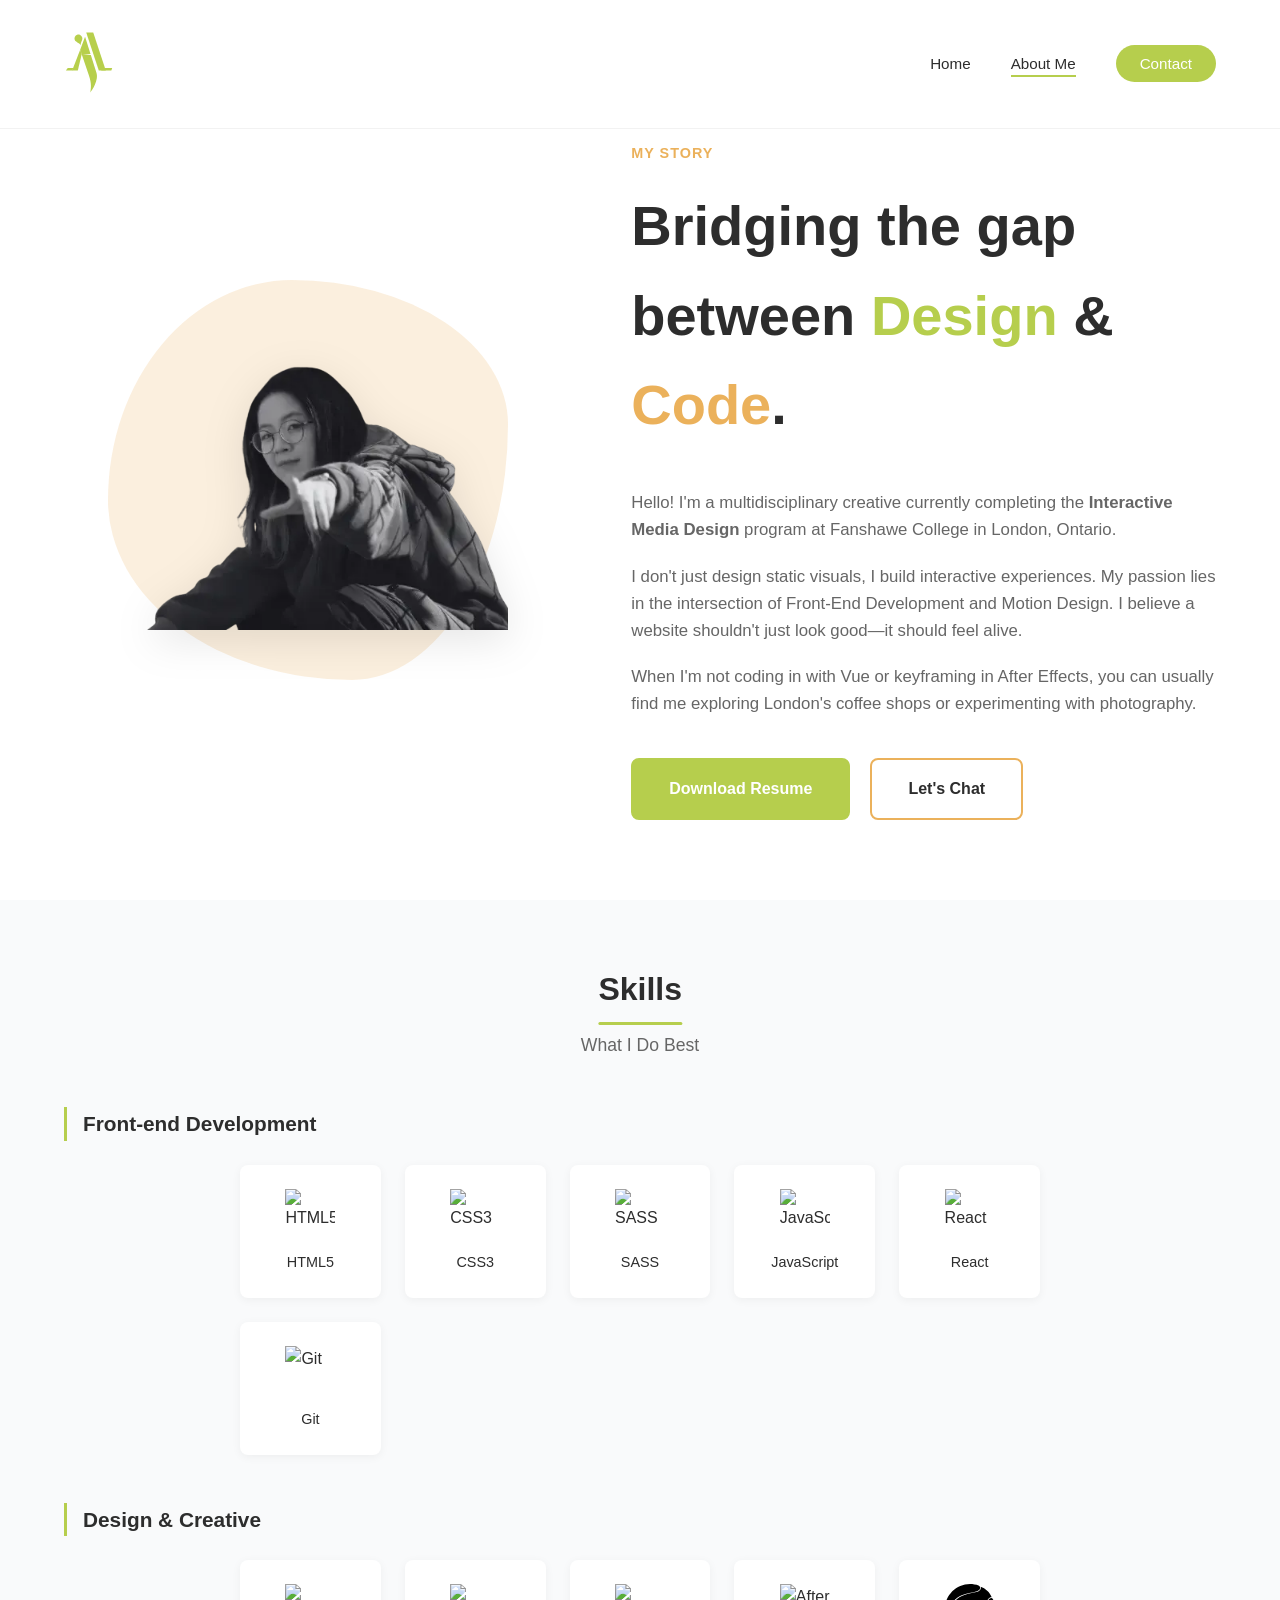
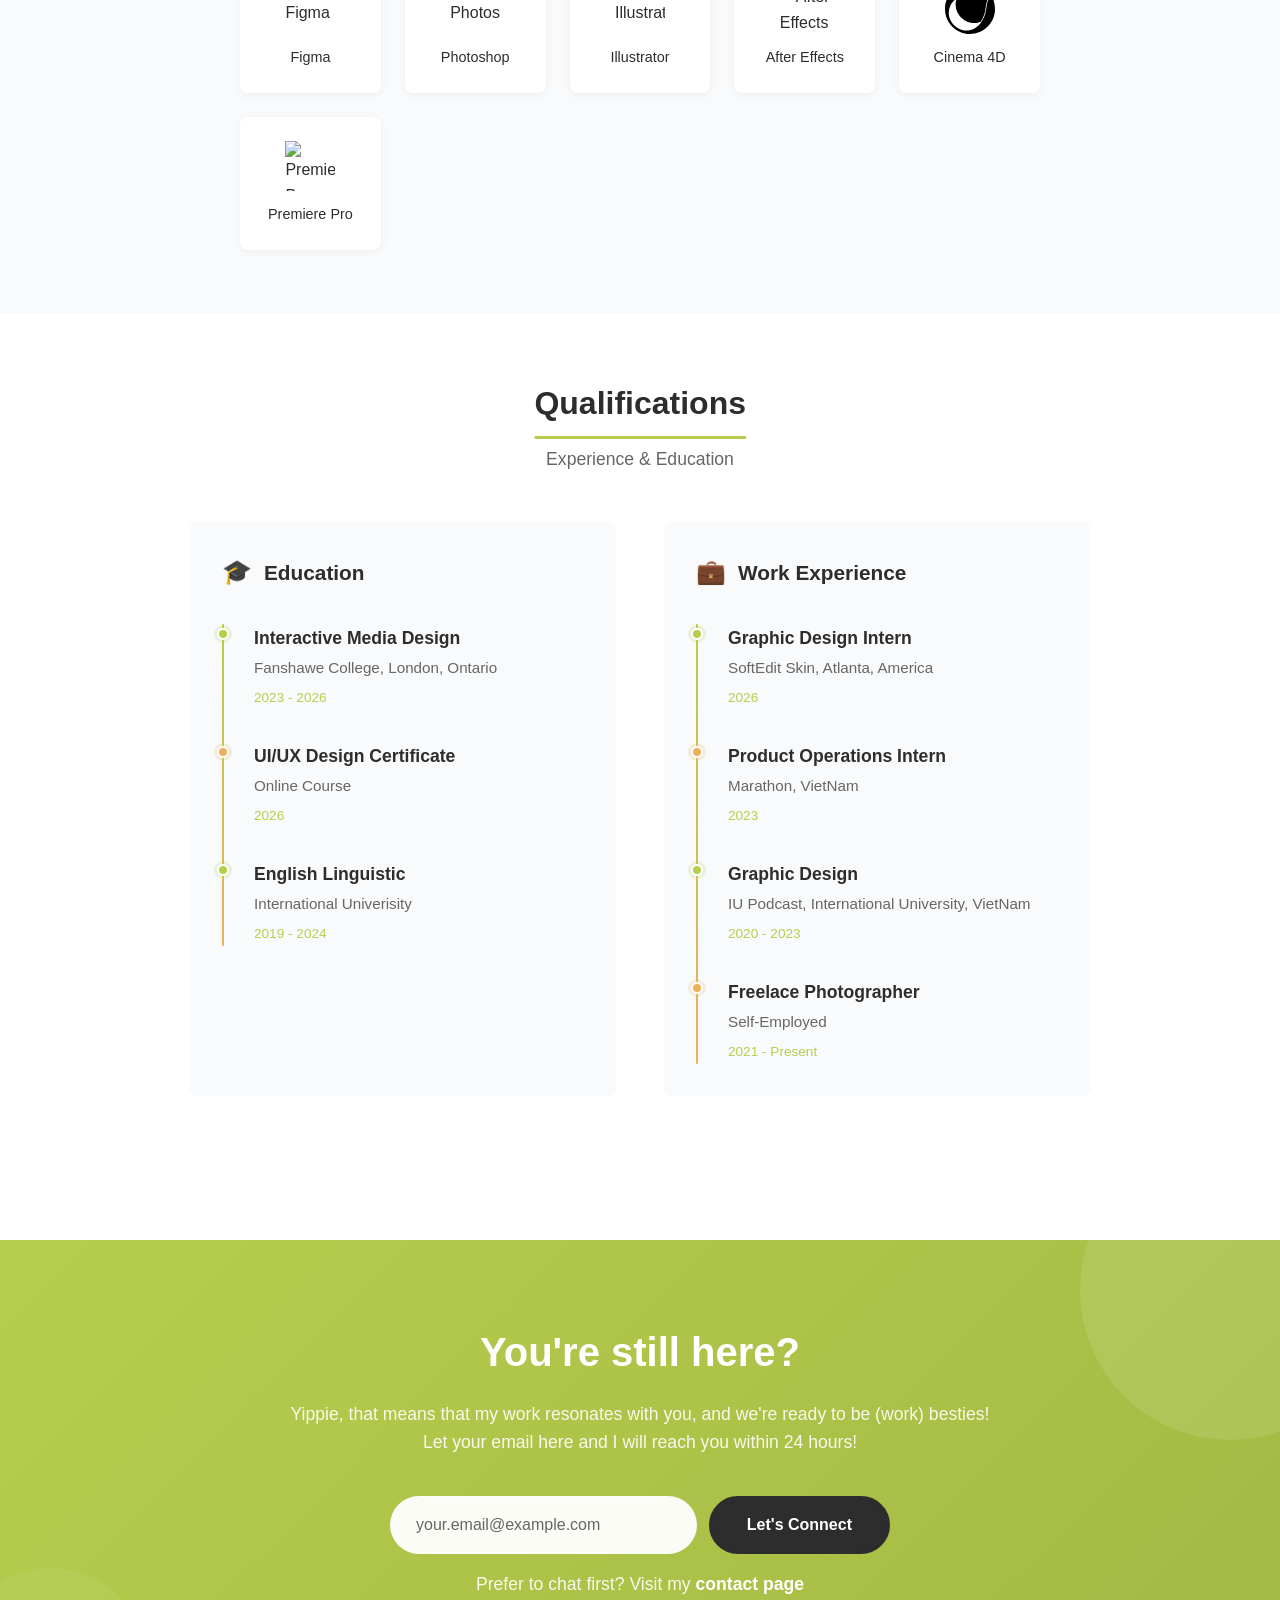
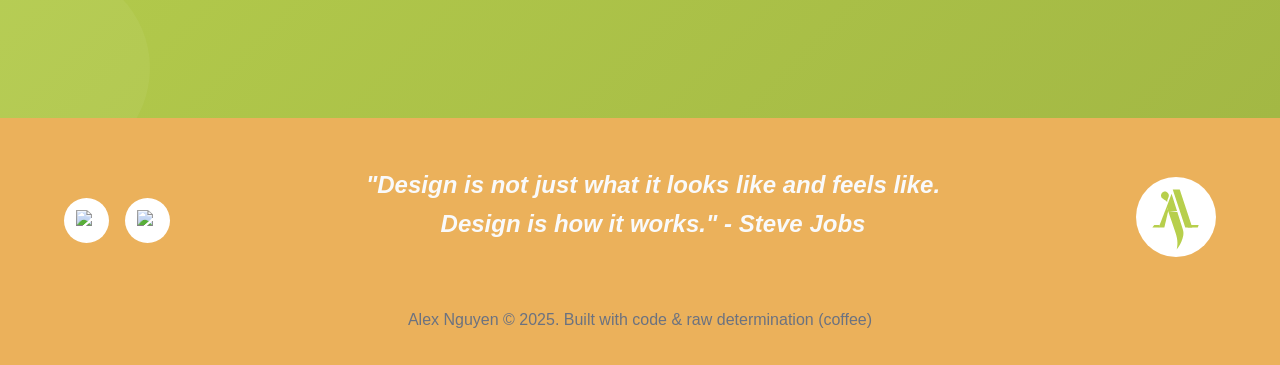
==== commit 7ad86a2d: "Update about page content and add timeline item Update copy and content on about.html: change bio to" ====
--- a/about.html
+++ b/about.html
@@ -58,7 +58,7 @@
                 
                 <p>I don't just design static visuals, I build interactive experiences. My passion lies in the intersection of Front-End Development and Motion Design. I believe a website shouldn't just look good—it should feel alive.</p>
 
-                <p>When I'm not coding components in React or keyframing in After Effects, you can usually find me exploring London's coffee shops or experimenting with photography.</p>
+                <p>When I'm not coding in with Vue or keyframing in After Effects, you can usually find me exploring London's coffee shops or experimenting with photography.</p>
 
                 <div class="cta-group">
                     <a href="images/Anh_Nguyen-Resume.pdf" class="btn btn-primary" target="_blank">Download Resume</a>
@@ -213,8 +213,18 @@
                         <span class="column-icon">💼</span>
                         Work Experience
                     </h3>
+
                     
                     <div class="timeline">
+                        
+                        <div class="timeline-item">
+                            <div class="timeline-dot"></div>
+                            <div class="timeline-content">
+                                <h4>Graphic Design Intern</h4>
+                                <p class="timeline-place">SoftEdit Skin, Atlanta, America</p>
+                                <span class="timeline-date">2026</span>
+                            </div>
+                        </div>
                         <div class="timeline-item">
                             <div class="timeline-dot"></div>
                             <div class="timeline-content">
@@ -228,7 +238,7 @@
                             <div class="timeline-dot"></div>
                             <div class="timeline-content">
                                 <h4>Graphic Design</h4>
-                                <p class="timeline-place">IU Podcas, International University, VietNam</p>
+                                <p class="timeline-place">IU Podcast, International University, VietNam</p>
                                 <span class="timeline-date">2020 - 2023</span>
                             </div>
                         </div>
@@ -274,6 +284,9 @@
                     <img src="https://cdn.jsdelivr.net/gh/devicons/devicon@latest/icons/github/github-original.svg" alt="Github Icon">
                 </a>
             </div>
+            <div class="quote">
+                <p>"Design is not just what it looks like and feels like. Design is how it works." - Steve Jobs</p>
+            </div>
             <div class="footer-logo">
                 <a href="index.php"><img src="images/Logo.svg" alt="Alex Nguyen Logo"></a>
             </div>
--- a/css/main.css
+++ b/css/main.css
@@ -1 +1 @@
-*{margin:0;padding:0;box-sizing:border-box}html{scroll-behavior:smooth}body{font-family:"Poppins",sans-serif;background-color:#fff;color:#2d2d2d;line-height:1.6;overflow-x:hidden}a{text-decoration:none;transition:all .3s ease}.hidden{display:none}h2{font-family:"Russo One",sans-serif;font-size:3.5rem;font-weight:600;margin-bottom:40px}h3{font-size:1.25rem;font-weight:600;margin-bottom:16px}p{font-size:1.1rem;color:#666;margin-bottom:24px}.highlight-green{color:#b6ce4d}.highlight-gold{color:#ebb15b}.intro-tag{display:inline-block;font-weight:600;color:#ebb15b;text-transform:uppercase;letter-spacing:1px;font-size:.9rem;margin-bottom:16px}.container{max-width:1200px;margin:0 auto;padding:0 24px}.full-width{width:100%;text-align:center;margin-top:10px;font-size:1.1rem}.btn{padding:16px 36px;border-radius:8px;font-weight:600;display:inline-block;cursor:pointer}.btn-primary{background-color:#b6ce4d;color:#fff;border:2px solid #b6ce4d}.btn-primary:hover{background-color:rgba(0,0,0,0);color:#b6ce4d;transform:translateY(-3px);box-shadow:0 10px 20px -10px rgba(182,206,77,.5)}.btn-secondary{background-color:rgba(0,0,0,0);color:#2d2d2d;border:2px solid #ebb15b}.btn-secondary:hover{background-color:#ebb15b;color:#fff;transform:translateY(-3px)}.btn-nav{padding:10px 24px;background-color:#b6ce4d;color:#fff !important;border-radius:50px;font-weight:600}.btn-nav:hover{background-color:#a3b844;box-shadow:0 4px 15px rgba(182,206,77,.3)}.btn-nav::after{display:none}.btn-view{padding:12px 24px;background:#fff;color:#2d2d2d;font-weight:600;border-radius:50px;transform:translateY(20px);transition:transform .3s ease}.cta-group{display:flex;gap:20px;margin-top:40px}.skill-card{background:#fff;padding:40px;border-radius:16px;box-shadow:0 4px 20px rgba(0,0,0,.04);border:1px solid rgba(0,0,0,.05);transition:transform,border-color .3s ease}.skill-card:hover{transform:translateY(-5px);border-color:#b6ce4d}.icon-box{width:60px;height:60px;border-radius:12px;display:flex;justify-content:center;align-items:center;margin-bottom:24px;font-weight:700;font-size:.8rem}.icon-green{background-color:rgba(182,206,77,.15);color:#b6ce4d}.icon-gold{background-color:rgba(235,177,91,.15);color:#ebb15b}.project-card{background:#fff;border-radius:16px;overflow:hidden;border:1px solid rgba(0,0,0,.05);transition:transform,box-shadow .3s ease}.project-card:hover{transform:translateY(-10px);box-shadow:0 20px 40px rgba(0,0,0,.08)}.project-card:hover .overlay{opacity:1}.project-card:hover .btn-view{transform:translateY(0)}.project-card:hover img{transform:scale(1.05)}.card-image-box{position:relative;height:250px;overflow:hidden}.card-image-box img{width:100%;height:100%;-o-object-fit:cover;object-fit:cover;transition:transform .3s ease}.overlay{position:absolute;top:0;left:0;width:100%;height:100%;background:rgba(0,0,0,.4);display:flex;justify-content:center;align-items:center;opacity:0;transition:opacity .3s ease;z-index:2}.card-content{padding:30px}.card-content h3{margin-bottom:12px;font-size:1.4rem}.card-content p{font-size:1rem;line-height:1.6;margin-bottom:25px}.tags{display:flex;gap:10px;margin-bottom:15px}.tag{font-size:.75rem;font-weight:700;padding:6px 14px;border-radius:50px;text-transform:uppercase;letter-spacing:.5px}.tag-green{background-color:rgba(182,206,77,.2);color:#8fa33a}.tag-gold{background-color:rgba(235,177,91,.2);color:#c9964a}.tag-outline{border:1px solid #e5e7eb;color:#666;background:rgba(0,0,0,0)}.footer{background:#e5e7eb;padding:3rem 0 2rem}.footer .footer-layout{display:flex;justify-content:space-between;align-items:center;margin-bottom:2rem}@media(max-width: 768px){.footer .footer-layout{flex-direction:column;gap:2rem}}.footer .footer-social{display:flex;gap:1rem}.footer .social-icon{width:45px;height:45px;border-radius:50%;background:#fff;display:flex;align-items:center;justify-content:center;color:#2d2d2d;transition:all .3s ease}.footer .social-icon svg{width:22px;height:22px}.footer .social-icon:hover{transform:translateY(-3px);box-shadow:0 5px 15px rgba(0,0,0,.15)}.footer .social-icon:nth-child(1):hover{background:#0077b5;color:#fff}.footer .social-icon:nth-child(2):hover{background:#333;color:#fff}.footer .social-icon:nth-child(3):hover{background:linear-gradient(45deg, #f09433, #e6683c, #dc2743, #cc2366, #bc1888);color:#fff}.footer .footer-logo a{display:inline-block}.footer .footer-logo img{height:80px;width:auto}.footer .copyright{text-align:center;color:#6b7280;font-size:.9rem;margin:0}.form-container{background:#fff;padding:50px;border-radius:20px;box-shadow:0 10px 40px rgba(0,0,0,.05);border:1px solid rgba(0,0,0,.03)}.form-group{margin-bottom:25px}.form-group label{display:block;font-size:.9rem;font-weight:600;color:#2d2d2d;margin-bottom:8px}input,textarea{width:100%;padding:16px;background-color:#f9fafb;border:2px solid rgba(0,0,0,0);border-radius:8px;font-family:"Poppins",sans-serif;font-size:1rem;color:#2d2d2d;transition:all .3s ease}input:focus,textarea:focus{outline:none;background-color:#fff;border-color:#ebb15b;box-shadow:0 4px 10px rgba(235,177,91,.15)}.skills-grid{display:grid;grid-template-columns:repeat(auto-fit, minmax(250px, 1fr));gap:40px}.projects-grid{display:grid;grid-template-columns:repeat(auto-fit, minmax(350px, 1fr));gap:40px;padding-bottom:80px}.hero-grid{display:grid;grid-template-columns:1.2fr .8fr;align-items:center;gap:60px}@media(max-width: 768px){.hero-grid{grid-template-columns:1fr;text-align:center;gap:40px}.projects-grid{grid-template-columns:1fr}}.navbar{-webkit-backdrop-filter:blur(10px);backdrop-filter:blur(10px);position:fixed;width:100%;top:0;z-index:1000;padding:20px 0;border-bottom:1px solid rgba(0,0,0,.05)}.nav-container{display:flex;justify-content:space-between;align-items:center}.logo img,.logo svg{height:80px;width:auto}.accent-dot{color:#b6ce4d}.nav-links{display:flex;list-style:none;align-items:center;gap:40px}.nav-links a{color:#2d2d2d;font-weight:500;font-size:.95rem;position:relative}.nav-links a::after{content:"";position:absolute;width:0;height:2px;bottom:-5px;left:0;background-color:#b6ce4d;transition:width .3s ease}.nav-links a:hover::after,.nav-links a.active::after{width:100%}.hamburger{display:none;cursor:pointer}.bar{display:block;width:25px;height:3px;margin:5px auto;background-color:#2d2d2d;transition:all .3s ease}@media(max-width: 768px){.hamburger{display:block;z-index:1001}.nav-links{position:fixed;left:-100%;top:0;gap:0;flex-direction:column;background-color:#fff;width:100%;height:100vh;justify-content:center;transition:left .3s ease}.nav-links.active{left:0}.nav-links li{margin:16px 0}.nav-links a{font-size:1.2rem}.hamburger.active .bar:nth-child(2){opacity:0}.hamburger.active .bar:nth-child(1){transform:translateY(8px) rotate(45deg)}.hamburger.active .bar:nth-child(3){transform:translateY(-8px) rotate(-45deg)}}.cta-form-section{background:linear-gradient(135deg, #B6CE4D 0%, #a3b844 100%);padding:80px 0;margin-top:80px;position:relative;overflow:hidden}.cta-form-section::before{content:"";position:absolute;width:300px;height:300px;background:hsla(0,0%,100%,.1);border-radius:50%;top:-100px;right:-100px}.cta-form-section::after{content:"";position:absolute;width:200px;height:200px;background:hsla(0,0%,100%,.05);border-radius:50%;bottom:-50px;left:-50px}.cta-content{position:relative;z-index:2;max-width:700px;margin:0 auto;text-align:center}.cta-form-section h2{color:#fff;font-size:2.5rem;margin-bottom:16px}.cta-form-section p{color:hsla(0,0%,100%,.9);font-size:1.1rem;margin-bottom:40px}.cta-form{display:flex;gap:12px;max-width:500px;margin:0 auto}.cta-form input{flex:1;padding:18px 24px;border:2px solid hsla(0,0%,100%,.3);border-radius:50px;background:hsla(0,0%,100%,.95);font-size:1rem;color:#2d2d2d;transition:all .3s ease}.cta-form input::-moz-placeholder{color:#666}.cta-form input::placeholder{color:#666}.cta-form input:focus{outline:none;background:#fff;border-color:#fff;box-shadow:0 8px 20px rgba(0,0,0,.15)}.cta-form .btn-cta{padding:18px 36px;background:#2d2d2d;color:#fff;border:2px solid #2d2d2d;border-radius:50px;font-weight:600;font-size:1rem;cursor:pointer;white-space:nowrap;transition:all .3s ease}.cta-form .btn-cta:hover{background:rgba(0,0,0,0);color:#2d2d2d;border-color:#2d2d2d;transform:translateY(-2px)}.cta-note{margin-top:16px;font-size:.85rem;color:hsla(0,0%,100%,.8)}@media(max-width: 768px){.cta-form-section h2{font-size:2rem}.cta-form{flex-direction:column;gap:15px}.cta-form .btn-cta{width:100%}}.scroll-to-top{position:fixed;bottom:30px;right:30px;width:50px;height:50px;background:#b6ce4d;border:none;border-radius:50%;cursor:pointer;display:flex;align-items:center;justify-content:center;box-shadow:0 4px 15px rgba(182,206,77,.3);z-index:999;opacity:0;visibility:hidden;transform:translateY(20px);transition:opacity,visibility,transform,background-color,box-shadow .3s ease}.scroll-to-top.show{opacity:1;visibility:visible;transform:translateY(0)}.scroll-to-top::before{content:"↑";font-size:24px;font-weight:700;color:#fff;line-height:1}.scroll-to-top:hover{background:#a3b844;box-shadow:0 6px 20px rgba(182,206,77,.4);transform:translateY(-3px)}.scroll-to-top:active{transform:translateY(-1px)}@media(max-width: 768px){.scroll-to-top{bottom:20px;right:20px;width:45px;height:45px}.scroll-to-top::before{font-size:20px}}:root{--plyr-color-main: #B6CE4D;--plyr-control-icon-size: 20px;--plyr-control-radius: 50px;--plyr-font-family: Poppins, sans-serif;--plyr-font-size-base: 16px;--plyr-font-weight-regular: 500}#player-container{max-width:1200px;margin:80px auto;padding:0 24px;position:relative}@media(max-width: 768px){#player-container{margin:40px auto}}.plyr{border-radius:16px;overflow:hidden;box-shadow:0 10px 40px rgba(0,0,0,.1);border:1px solid rgba(0,0,0,.05);transition:transform,box-shadow .3s ease}.plyr:hover{transform:translateY(-5px);box-shadow:0 20px 50px rgba(0,0,0,.15)}.plyr__video-wrapper{background:#2d2d2d}.plyr__video-wrapper::before{content:"";position:absolute;top:0;left:0;right:0;bottom:0;background:linear-gradient(135deg, rgba(182, 206, 77, 0.05) 0%, rgba(235, 177, 91, 0.05) 100%);pointer-events:none;opacity:0;transition:opacity .3s ease}.plyr:hover .plyr__video-wrapper::before{opacity:1}.plyr__controls{background:linear-gradient(to top, rgba(45, 45, 45, 0.95), rgba(45, 45, 45, 0.7));backdrop-filter:blur(10px);-webkit-backdrop-filter:blur(10px);padding:16px 24px;border-top:1px solid rgba(182,206,77,.2)}@media(max-width: 768px){.plyr__controls{padding:12px 16px}}.plyr__control{color:#fff;transition:all .3s ease}.plyr__control svg{width:20px;height:20px}@media(max-width: 768px){.plyr__control svg{width:18px;height:18px}}.plyr__control:hover,.plyr__control.plyr__tab-focus,.plyr__control[aria-expanded=true]{background:rgba(182,206,77,.15);color:#b6ce4d}.plyr__control:focus{outline:2px solid #b6ce4d;outline-offset:3px}.plyr__control:focus:not(:focus-visible){outline:none}.plyr__control[disabled]{opacity:.4;cursor:not-allowed}.plyr__progress{position:relative}.plyr__progress input[type=range]{color:#b6ce4d}.plyr__progress__buffer{background:hsla(0,0%,100%,.2)}.plyr__volume{color:#fff}.plyr__volume input[type=range]::-webkit-slider-runnable-track{background:hsla(0,0%,100%,.2)}.plyr__volume input[type=range]::-webkit-slider-thumb{background:#b6ce4d;box-shadow:0 2px 6px rgba(182,206,77,.3)}.plyr__volume input[type=range]::-moz-range-track{background:hsla(0,0%,100%,.2)}.plyr__volume input[type=range]::-moz-range-thumb{background:#b6ce4d;box-shadow:0 2px 6px rgba(182,206,77,.3)}.plyr__time{color:#fff;font-weight:500;font-size:.9rem;font-family:"Poppins",sans-serif}@media(max-width: 768px){.plyr__time{font-size:.8rem}}.plyr--loading .plyr__progress__buffer{background:linear-gradient(90deg, rgba(182, 206, 77, 0.3) 0%, rgba(182, 206, 77, 0.1) 50%, rgba(182, 206, 77, 0.3) 100%);background-size:200% 100%;animation:loading 1.5s ease-in-out infinite}@keyframes loading{0%{background-position:200% 0}100%{background-position:-200% 0}}.plyr--fullscreen-active .plyr__controls{background:linear-gradient(to top, rgba(45, 45, 45, 0.98), rgba(45, 45, 45, 0) 100%)}.plyr__poster{background-size:cover;background-position:center;border-radius:16px 16px 0 0}.plyr__tooltip{background:#2d2d2d;color:#fff;border-radius:6px;padding:6px 10px;font-size:.85rem;font-family:"Poppins",sans-serif;box-shadow:0 4px 12px rgba(0,0,0,.2)}.plyr__captions{font-family:"Poppins",sans-serif;font-size:1.1rem;text-shadow:0 2px 4px rgba(0,0,0,.8)}.plyr__caption{background:rgba(45,45,45,.9);border-radius:6px;padding:8px 12px}.about-hero{padding-top:140px;padding-bottom:80px;min-height:100vh;display:flex;align-items:center}.about-wrapper{display:grid;grid-template-columns:1fr 1.2fr;gap:80px;align-items:center}.image-area{position:relative;height:500px;display:flex;justify-content:center;align-items:center}.blob-shape{position:absolute;width:400px;height:400px;background-color:rgba(235,177,91,.2);border-radius:46% 54% 39% 61%/55% 36% 64% 45%;z-index:1;animation:morph 6s linear infinite}@keyframes morph{0%{border-radius:46% 54% 39% 61%/55% 36% 64% 45%}100%{border-radius:56% 44% 49% 51%/35% 46% 54% 65%}}.cutout-img{position:relative;z-index:2;max-height:100%;max-width:100%;-o-object-fit:contain;object-fit:contain;filter:drop-shadow(0 10px 20px rgba(0, 0, 0, 0.1));transition:transform .3s ease}.cutout-img:hover{transform:scale(1.02) translateY(-5px)}.text-area h1{font-size:2.5rem;margin-bottom:25px}.text-area p{font-size:1.05rem;margin-bottom:20px;color:#666}.toolkit{margin:30px 0;padding:20px;background:#f9fafb;border-radius:12px;border-left:4px solid #b6ce4d}.toolkit h5{font-size:.9rem;text-transform:uppercase;color:#2d2d2d;margin-bottom:15px;letter-spacing:1px}.toolkit-grid{display:flex;flex-wrap:wrap;gap:15px}.toolkit-grid span{font-size:.9rem;font-weight:600;color:#2d2d2d;background:#fff;padding:8px 12px;border-radius:6px;box-shadow:0 2px 5px rgba(0,0,0,.05)}@media(max-width: 900px){.about-wrapper{grid-template-columns:1fr;text-align:center;gap:40px}.image-area{height:350px;order:-1}.blob-shape{width:300px;height:300px}.cta-group{justify-content:center}.toolkit{text-align:left}.toolkit-grid{justify-content:center}}.skills-section{padding:4rem 0;background:#f9fafb}.skills-section .skills-category{margin-bottom:3rem}.skills-section .skills-category:last-child{margin-bottom:0}.skills-section .category-title{font-size:1.3rem;font-weight:600;color:#2d2d2d;margin-bottom:1.5rem;padding-left:1rem;border-left:3px solid #b6ce4d}.skills-section .skills-grid{display:grid;grid-template-columns:repeat(5, 1fr);gap:1.5rem;max-width:800px;margin:0 auto}@media(max-width: 768px){.skills-section .skills-grid{grid-template-columns:repeat(3, 1fr);gap:1rem}}.skills-section .skill-item{display:flex;flex-direction:column;align-items:center;gap:.75rem;padding:1.5rem 1rem;background:#fff;border-radius:8px;box-shadow:0 2px 10px rgba(0,0,0,.05);transition:all .3s ease}.skills-section .skill-item:hover{transform:translateY(-5px);box-shadow:0 8px 25px rgba(0,0,0,.1)}.skills-section .skill-item .skill-icon{width:50px;height:50px;display:flex;align-items:center;justify-content:center}.skills-section .skill-item .skill-icon img{width:100%;height:100%;-o-object-fit:contain;object-fit:contain}.skills-section .skill-item span{font-size:.9rem;font-weight:500;color:#2d2d2d;text-align:center}.qualifications-section{padding:4rem 0}.qualifications-section .qualifications-wrapper{display:grid;grid-template-columns:1fr 1fr;gap:3rem;max-width:900px;margin:0 auto}@media(max-width: 768px){.qualifications-section .qualifications-wrapper{grid-template-columns:1fr;gap:2rem}}.qualifications-section .qualification-column{padding:2rem;background:#f9fafb;border-radius:8px}.qualifications-section .column-title{display:flex;align-items:center;gap:.75rem;font-size:1.3rem;font-weight:600;color:#2d2d2d;margin-bottom:2rem}.qualifications-section .column-title .column-icon{font-size:1.5rem}.qualifications-section .timeline{position:relative;padding-left:2rem}.qualifications-section .timeline::before{content:"";position:absolute;left:0;top:0;bottom:0;width:2px;background:linear-gradient(to bottom, #B6CE4D, #ebb15b);border-radius:2px}.qualifications-section .timeline-item{position:relative;margin-bottom:2rem}.qualifications-section .timeline-item:last-child{margin-bottom:0}.qualifications-section .timeline-dot{position:absolute;left:-2rem;top:.25rem;width:12px;height:12px;background:#b6ce4d;border-radius:50%;border:2px solid #fff;box-shadow:0 0 0 3px rgba(182,206,77,.2);transform:translateX(-5px)}.qualifications-section .timeline-content h4{font-size:1.1rem;font-weight:600;color:#2d2d2d;margin-bottom:.25rem}.qualifications-section .timeline-content .timeline-place{font-size:.95rem;color:#666;margin-bottom:.25rem}.qualifications-section .timeline-content .timeline-date{font-size:.85rem;color:#b6ce4d;font-weight:500}.qualifications-section .timeline-item:nth-child(even) .timeline-dot{background:#ebb15b;box-shadow:0 0 0 3px rgba(235,177,91,.2)}.contact-section{padding-top:140px;padding-bottom:80px;min-height:100vh}.contact-header{text-align:center;max-width:700px;margin:0 auto 3rem}.contact-header .intro-tag{display:inline-block;margin-bottom:1rem}.contact-header h2{font-size:2.5rem;margin-bottom:1.5rem}@media(max-width: 768px){.contact-header h2{font-size:2rem}}.contact-header p{color:#666;line-height:1.7;margin-bottom:1rem}.contact-header p:last-child{margin-bottom:0}.contact-icons{display:flex;justify-content:center;gap:3rem;margin-bottom:3rem;flex-wrap:wrap}@media(max-width: 768px){.contact-icons{flex-direction:column;align-items:center;gap:1.5rem}}.contact-icon-item{display:flex;flex-direction:column;align-items:center;gap:.75rem;text-decoration:none;transition:transform .3s ease}.contact-icon-item:hover{transform:translateY(-5px)}.contact-icon-item:hover .icon-circle{background:#b6ce4d;color:#fff;box-shadow:0 8px 25px rgba(182,206,77,.3)}.contact-icon-item .icon-circle{width:60px;height:60px;border-radius:50%;background:rgba(182,206,77,.1);display:flex;align-items:center;justify-content:center;transition:all .3s ease;color:#b6ce4d}.contact-icon-item .icon-circle svg{width:24px;height:24px}.contact-icon-item span{font-size:.95rem;color:#2d2d2d;font-weight:500;text-align:center}.contact-icon-item:nth-child(2) .icon-circle{background:rgba(235,177,91,.1);color:#ebb15b}.contact-icon-item:nth-child(2):hover .icon-circle{background:#ebb15b;color:#fff;box-shadow:0 8px 25px rgba(235,177,91,.3)}.contact-icon-item:nth-child(3) .icon-circle{background:rgba(0,119,181,.1);color:#0077b5}.contact-icon-item:nth-child(3):hover .icon-circle{background:#0077b5;color:#fff;box-shadow:0 8px 25px rgba(0,119,181,.3)}.form-container{max-width:650px;margin:0 auto;background:#f9fafb;padding:2.5rem;border-radius:8px;box-shadow:0 4px 20px rgba(0,0,0,.05)}@media(max-width: 768px){.form-container{padding:1.5rem}}.contact-form .form-row{display:grid;grid-template-columns:1fr 1fr;gap:1.5rem;margin-bottom:1.5rem}@media(max-width: 768px){.contact-form .form-row{grid-template-columns:1fr;gap:1rem;margin-bottom:1rem}}.contact-form .form-group{margin-bottom:1.5rem}@media(max-width: 768px){.contact-form .form-group{margin-bottom:1rem}}.contact-form .form-group:last-of-type{margin-bottom:1.5rem}.contact-form label{display:block;font-weight:600;margin-bottom:.5rem;color:#2d2d2d;font-size:.95rem}.contact-form input,.contact-form textarea{width:100%;padding:1rem 1.25rem;border:2px solid #e5e7eb;border-radius:8px;font-size:1rem;font-family:"Poppins",sans-serif;transition:border-color .3s ease,box-shadow .3s ease;background:#fff}.contact-form input::-moz-placeholder, .contact-form textarea::-moz-placeholder{color:#9ca3af}.contact-form input::placeholder,.contact-form textarea::placeholder{color:#9ca3af}.contact-form input:focus,.contact-form textarea:focus{outline:none;border-color:#b6ce4d;box-shadow:0 0 0 3px rgba(182,206,77,.1)}.contact-form textarea{resize:vertical;min-height:150px}.contact-form .btn{width:100%;padding:1rem 2rem;font-size:1rem;font-weight:600}@media(max-width: 900px){.contact-header h2{font-size:2rem}.contact-icons{gap:2rem}}@media(max-width: 768px){.contact-section{padding-top:120px}.contact-header{margin-bottom:2rem}.contact-icons{margin-bottom:2rem}}.hero-section{padding-top:160px;padding-bottom:100px;min-height:90vh;display:flex;flex-direction:column;justify-content:center;position:relative}.hero-visual{position:relative;height:400px;display:flex;justify-content:center;align-items:center}.abstract-shape{position:absolute;border-radius:30% 70% 70% 30%/30% 30% 70% 70%;mix-blend-mode:multiply;filter:blur(40px);opacity:.6;animation:float 8s ease-in-out infinite}.shape-green{width:300px;height:300px;background-color:#b6ce4d;left:0;top:20px}.shape-gold{width:250px;height:250px;background-color:#ebb15b;right:0;bottom:20px;animation-delay:-4s}@keyframes float{0%,100%{transform:translateY(0) rotate(0deg)}50%{transform:translateY(-20px) rotate(10deg)}}.scroll-indicator{position:absolute;bottom:30px;left:50%;transform:translateX(-50%);display:flex;flex-direction:column;align-items:center;color:#666;font-size:.8rem}.mouse{width:24px;height:40px;border:2px solid #666;border-radius:20px;margin-top:10px;position:relative}.mouse::before{content:"";position:absolute;top:8px;left:50%;transform:translateX(-50%);width:4px;height:4px;background-color:#666;border-radius:50%;animation:scrollMouse 2s infinite}@keyframes scrollMouse{0%{top:8px;opacity:1}100%{top:20px;opacity:0}}@media(max-width: 768px){h1{font-size:2.5rem}.hero-visual{height:300px}.cta-group{justify-content:center}.scroll-indicator{display:none}}.page-header{padding-top:160px;padding-bottom:60px;text-align:center}.header-desc{max-width:600px;margin:0 auto;font-size:1.1rem;color:#666}.text-link{font-weight:600;color:#b6ce4d;position:relative}.text-link:hover{color:#ebb15b}.section-title{font-size:2rem;font-weight:600;text-align:center;margin-bottom:1rem;position:relative;display:inline-block;left:50%;transform:translateX(-50%)}.section-title::after{content:"";position:absolute;bottom:-10px;left:0;right:0;height:3px;background:#b6ce4d;border-radius:2px}.section-subtitle{text-align:center;color:#666;font-size:1.1rem;margin-bottom:3rem}.work-section{padding:4rem 0}.work-section .section-title{margin-bottom:3rem}.work-section .project-showcase{margin-bottom:4rem;max-width:900px;margin-left:auto;margin-right:auto}.work-section .project-name{font-size:1.5rem;font-weight:600;background:#b6ce4d;color:#fff;padding:1rem 1.5rem;border-radius:8px;margin-bottom:1.5rem;display:inline-block;box-shadow:0 4px 15px rgba(182,206,77,.3)}.work-section .project-image{border-radius:8px;overflow:hidden;margin-bottom:1.5rem;box-shadow:0 4px 20px rgba(0,0,0,.1);transition:transform .3s ease,box-shadow .3s ease}.work-section .project-image:hover{transform:translateY(-5px);box-shadow:0 10px 40px rgba(0,0,0,.15)}.work-section .project-image img{width:100%;height:auto;display:block;aspect-ratio:16/9;-o-object-fit:cover;object-fit:cover}.work-section .project-tags{display:flex;gap:.75rem;margin-bottom:1rem;flex-wrap:wrap}.work-section .tag{padding:.5rem 1.5rem;border-radius:20px;font-size:.9rem;font-weight:500;transition:all .3s ease;background:rgba(182,206,77,.15);color:#b6ce4d;border:1px solid rgba(182,206,77,.3)}.work-section .tag:hover{background:#b6ce4d;color:#fff;transform:translateY(-2px)}.work-section .tag:nth-child(even){background:rgba(235,177,91,.15);color:#ebb15b;border:1px solid rgba(235,177,91,.3)}.work-section .tag:nth-child(even):hover{background:#ebb15b;color:#fff}.work-section .project-description{font-size:1rem;line-height:1.6;color:#666;padding-left:1rem;border-left:3px solid #b6ce4d;margin-bottom:1.5rem}.work-section .project-showcase>.btn{display:inline-block;margin-top:.5rem}.project-intro{padding-top:120px;text-align:center}.project-intro h2{font-size:3rem;font-weight:700;margin-bottom:1.5rem;color:#2d2d2d}@media(max-width: 768px){.project-intro h2{font-size:2.2rem}}.project-intro .project-description{max-width:800px;margin:0 auto 2rem;font-size:1.1rem;line-height:1.8;color:#666}.project-intro .project-tags{display:flex;justify-content:center;gap:1rem;flex-wrap:wrap}.project-gallery{padding:4rem 0}.project-gallery .gallery-grid{display:grid;grid-template-columns:repeat(2, 1fr);gap:1.5rem;margin-bottom:2rem}@media(max-width: 768px){.project-gallery .gallery-grid{grid-template-columns:1fr}}.project-gallery .gallery-item{border-radius:8px;overflow:hidden;box-shadow:0 4px 15px rgba(0,0,0,.1);transition:transform .3s ease,box-shadow .3s ease}.project-gallery .gallery-item:hover{transform:translateY(-5px);box-shadow:0 10px 30px rgba(0,0,0,.15)}.project-gallery .gallery-item img{width:100%;height:100%;-o-object-fit:cover;object-fit:cover;display:block}.project-gallery .gallery-featured{position:relative;margin-top:2rem;border-radius:8px;overflow:hidden}.project-gallery .gallery-featured img{width:100%;display:block}.project-gallery .gallery-featured .featured-text{position:absolute;top:50%;left:50%;transform:translate(-50%, -50%);text-align:center;color:#fff;text-shadow:0 2px 20px rgba(0,0,0,.5)}.project-gallery .gallery-featured .featured-text span{display:block;font-size:3rem;font-weight:700;line-height:1.2}@media(max-width: 768px){.project-gallery .gallery-featured .featured-text span{font-size:2rem}}.project-case-study{padding:4rem 0}.project-case-study .case-study-content{max-width:800px;margin:0 auto 3rem}.project-case-study .case-study-item{margin-bottom:2.5rem;padding-bottom:2.5rem;border-bottom:1px solid #e5e7eb}.project-case-study .case-study-item:last-of-type{border-bottom:none}.project-case-study .case-study-item h4{font-size:1.4rem;font-weight:600;color:#2d2d2d;margin-bottom:1rem;position:relative;padding-left:1rem}.project-case-study .case-study-item h4::before{content:"";position:absolute;left:0;top:0;bottom:0;width:3px;background:#b6ce4d;border-radius:2px}.project-case-study .case-study-item p{color:#666;line-height:1.8}.project-case-study .case-study-duration{background:#f9fafb;padding:2rem;border-radius:8px;text-align:center;max-width:400px;margin:0 auto 3rem}.project-case-study .case-study-duration .duration-label{display:block;font-size:.9rem;text-transform:uppercase;letter-spacing:2px;color:#666;margin-bottom:.5rem}.project-case-study .case-study-duration .duration-value{display:block;font-size:2.5rem;font-weight:700;color:#b6ce4d;margin-bottom:1rem}.project-case-study .case-study-duration p{color:#666;font-size:.95rem}.project-case-study .tools-section{text-align:center;padding-top:2rem;border-top:1px solid #e5e7eb}.project-case-study .tools-section h4{font-size:1.5rem;font-weight:600;margin-bottom:.5rem;color:#2d2d2d}.project-case-study .tools-section .tools-subtitle{color:#666;margin-bottom:2rem}.project-case-study .tools-grid{display:flex;justify-content:center;gap:2rem;flex-wrap:wrap}.project-case-study .tool-item{display:flex;flex-direction:column;align-items:center;gap:.75rem;padding:1.5rem;background:#f9fafb;border-radius:8px;min-width:100px;transition:transform .3s ease,box-shadow .3s ease}.project-case-study .tool-item:hover{transform:translateY(-5px);box-shadow:0 8px 25px rgba(0,0,0,.1)}.project-case-study .tool-item img{width:50px;height:50px;-o-object-fit:contain;object-fit:contain}.project-case-study .tool-item span{font-size:.9rem;font-weight:500;color:#2d2d2d}.message-page{min-height:100vh;display:flex;align-items:center;justify-content:center;padding:140px 0 80px}.message-content{text-align:center;max-width:600px;margin:0 auto;padding:3rem;background:#fff;border-radius:16px;box-shadow:0 10px 40px rgba(0,0,0,.1)}@media(max-width: 768px){.message-content{padding:2rem 1.5rem;margin:0 1rem}}.message-icon{width:120px;height:120px;border-radius:50%;display:flex;align-items:center;justify-content:center;margin:0 auto 2rem}.message-icon svg{width:60px;height:60px}.success-icon{background:rgba(182,206,77,.1);color:#b6ce4d}.error-icon{background:rgba(239,68,68,.1);color:#ef4444}.message-content h2{font-size:2.5rem;font-weight:700;color:#2d2d2d;margin-bottom:1rem}@media(max-width: 768px){.message-content h2{font-size:2rem}}.message-main{font-size:1.25rem;color:#2d2d2d;font-weight:500;margin-bottom:1rem}.message-sub{font-size:1rem;color:#666;line-height:1.7;margin-bottom:2rem}.message-actions{display:flex;gap:1rem;justify-content:center;flex-wrap:wrap;margin-bottom:2rem}.message-actions .btn{min-width:160px}.message-social{padding-top:1.5rem;border-top:1px solid #e5e7eb}.message-social p{font-size:.9rem;color:#666;margin-bottom:1rem}.social-icons{display:flex;gap:1rem;justify-content:center}.social-link{width:50px;height:50px;border-radius:50%;background:#f9fafb;display:flex;align-items:center;justify-content:center;color:#2d2d2d;transition:all .3s ease}.social-link:hover{background:#b6ce4d;color:#fff;transform:translateY(-3px)}.social-link svg{width:22px;height:22px}.message-alternative{padding-top:1.5rem;border-top:1px solid #e5e7eb}.message-alternative p{font-size:.9rem;color:#666;margin-bottom:1rem}.alt-contact-items{display:flex;flex-direction:column;gap:.75rem;align-items:center}.alt-contact-item{display:inline-flex;align-items:center;gap:.5rem;padding:.75rem 1.25rem;background:#f9fafb;border-radius:30px;color:#2d2d2d;text-decoration:none;font-size:.95rem;transition:all .3s ease}.alt-contact-item:hover{background:#b6ce4d;color:#fff;transform:translateY(-2px)}.alt-contact-item svg{flex-shrink:0}.success-page{background:linear-gradient(135deg, rgba(182, 206, 77, 0.05), rgba(235, 177, 91, 0.05))}.error-page{background:linear-gradient(135deg, rgba(239, 68, 68, 0.03), rgba(235, 177, 91, 0.03))}/*# sourceMappingURL=main.css.map */+*{margin:0;padding:0;box-sizing:border-box}html{scroll-behavior:smooth}body{font-family:"Poppins",sans-serif;background-color:#fff;color:#2d2d2d;line-height:1.6;overflow-x:hidden}a{text-decoration:none;transition:all .3s ease}.hidden{display:none}h2{font-family:"Russo One",sans-serif;font-size:3.5rem;font-weight:600;margin-bottom:40px}h3{font-size:1.25rem;font-weight:600;margin-bottom:16px}p{font-size:1.1rem;color:#666;margin-bottom:24px}.highlight-green{color:#b6ce4d}.highlight-gold{color:#ebb15b}.intro-tag{display:inline-block;font-weight:600;color:#ebb15b;text-transform:uppercase;letter-spacing:1px;font-size:.9rem;margin-bottom:16px}.container{max-width:1200px;margin:0 auto;padding:0 24px}.full-width{width:100%;text-align:center;margin-top:10px;font-size:1.1rem}.btn{padding:16px 36px;border-radius:8px;font-weight:600;display:inline-block;cursor:pointer}.btn-primary{background-color:#b6ce4d;color:#fff;border:2px solid #b6ce4d}.btn-primary:hover{background-color:rgba(0,0,0,0);color:#b6ce4d;transform:translateY(-3px);box-shadow:0 10px 20px -10px rgba(182,206,77,.5)}.btn-secondary{background-color:rgba(0,0,0,0);color:#2d2d2d;border:2px solid #ebb15b}.btn-secondary:hover{background-color:#ebb15b;color:#fff;transform:translateY(-3px)}.btn-nav{padding:10px 24px;background-color:#b6ce4d;color:#fff !important;border-radius:50px;font-weight:600}.btn-nav:hover{background-color:#a3b844;box-shadow:0 4px 15px rgba(182,206,77,.3)}.btn-nav::after{display:none}.btn-view{padding:12px 24px;background:#fff;color:#2d2d2d;font-weight:600;border-radius:50px;transform:translateY(20px);transition:transform .3s ease}.cta-group{display:flex;gap:20px;margin-top:40px}.btn-delete{background:#e74c3c;color:#fff}.btn-delete:hover{background:#c0392b;transform:translateY(-3px)}.skill-card{background:#fff;padding:40px;border-radius:16px;box-shadow:0 4px 20px rgba(0,0,0,.04);border:1px solid rgba(0,0,0,.05);transition:transform,border-color .3s ease}.skill-card:hover{transform:translateY(-5px);border-color:#b6ce4d}.icon-box{width:60px;height:60px;border-radius:12px;display:flex;justify-content:center;align-items:center;margin-bottom:24px;font-weight:700;font-size:.8rem}.icon-green{background-color:rgba(182,206,77,.15);color:#b6ce4d}.icon-gold{background-color:rgba(235,177,91,.15);color:#ebb15b}.project-card{background:#fff;border-radius:16px;overflow:hidden;border:1px solid rgba(0,0,0,.05);transition:transform,box-shadow .3s ease}.project-card:hover{transform:translateY(-10px);box-shadow:0 20px 40px rgba(0,0,0,.08)}.project-card:hover .overlay{opacity:1}.project-card:hover .btn-view{transform:translateY(0)}.project-card:hover img{transform:scale(1.05)}.card-image-box{position:relative;height:250px;overflow:hidden}.card-image-box img{width:100%;height:100%;-o-object-fit:cover;object-fit:cover;transition:transform .3s ease}.overlay{position:absolute;top:0;left:0;width:100%;height:100%;background:rgba(0,0,0,.4);display:flex;justify-content:center;align-items:center;opacity:0;transition:opacity .3s ease;z-index:2}.card-content{padding:30px}.card-content h3{margin-bottom:12px;font-size:1.4rem}.card-content p{font-size:1rem;line-height:1.6;margin-bottom:25px}.tags{display:flex;gap:10px;margin-bottom:15px}.tag{font-size:.75rem;font-weight:700;padding:6px 14px;border-radius:50px;text-transform:uppercase;letter-spacing:.5px}.tag-green{background-color:rgba(182,206,77,.2);color:#8fa33a}.tag-gold{background-color:rgba(235,177,91,.2);color:#c9964a}.tag-outline{border:1px solid #e5e7eb;color:#666;background:rgba(0,0,0,0)}.footer{background:#ebb15b;padding:3rem 0 2rem}.footer .footer-layout{display:flex;justify-content:space-between;align-items:center;margin-bottom:2rem}@media(max-width: 768px){.footer .footer-layout{flex-direction:column;gap:2rem}}.footer .footer-social{display:flex;gap:1rem}.footer .social-icon{width:45px;height:45px;border-radius:50%;background:#fff;display:flex;align-items:center;justify-content:center;color:#2d2d2d;transition:all .3s ease}.footer .social-icon img{width:22px;height:22px}.footer .social-icon:hover{transform:translateY(-3px);box-shadow:0 5px 15px rgba(0,0,0,.15)}.footer .social-icon:nth-child(1):hover{background:#0077b5;color:#fff}.footer .social-icon:nth-child(2):hover{background:#333;color:#fff}.footer .social-icon:nth-child(3):hover{background:linear-gradient(45deg, #f09433, #e6683c, #dc2743, #cc2366, #bc1888);color:#fff}.footer .quote{font-style:italic;font-weight:800;text-align:center;margin-bottom:2rem;max-width:600px;margin-left:auto;margin-right:auto}.footer .quote p{color:#f9fafb;margin:0;font-size:1.5rem}.footer .footer-logo a{display:inline-block}.footer .footer-logo img{border-radius:50%;background:#fff;width:80px;height:80px}.footer .copyright{text-align:center;color:#6b7280;font-size:1rem;margin:0}.form-container{background:#fff;padding:50px;border-radius:20px;box-shadow:0 10px 40px rgba(0,0,0,.05);border:1px solid rgba(0,0,0,.03)}.form-group{margin-bottom:25px}.form-group label{display:block;font-size:.9rem;font-weight:600;color:#2d2d2d;margin-bottom:8px}input,textarea{width:100%;padding:16px;background-color:#f9fafb;border:2px solid rgba(0,0,0,0);border-radius:8px;font-family:"Poppins",sans-serif;font-size:1rem;color:#2d2d2d;transition:all .3s ease}input:focus,textarea:focus{outline:none;background-color:#fff;border-color:#ebb15b;box-shadow:0 4px 10px rgba(235,177,91,.15)}.skills-grid{display:grid;grid-template-columns:repeat(auto-fit, minmax(250px, 1fr));gap:40px}.projects-grid{display:grid;grid-template-columns:repeat(auto-fit, minmax(350px, 1fr));gap:40px;padding-bottom:80px}.hero-grid{display:grid;grid-template-columns:1.2fr .8fr;align-items:center;gap:60px}@media(max-width: 768px){.hero-grid{grid-template-columns:1fr;text-align:center;gap:40px}.projects-grid{grid-template-columns:1fr}}.navbar{backdrop-filter:blur(10px);position:fixed;width:100%;top:0;z-index:1000;padding:20px 0;border-bottom:1px solid rgba(0,0,0,.05)}.nav-container{display:flex;justify-content:space-between;align-items:center}.logo img,.logo svg{height:80px;width:auto}.accent-dot{color:#b6ce4d}.nav-links{display:flex;list-style:none;align-items:center;gap:40px}.nav-links a{color:#2d2d2d;font-weight:500;font-size:.95rem;position:relative}.nav-links a::after{content:"";position:absolute;width:0;height:2px;bottom:-5px;left:0;background-color:#b6ce4d;transition:width .3s ease}.nav-links a:hover::after,.nav-links a.active::after{width:100%}.hamburger{display:none;cursor:pointer}.bar{display:block;width:25px;height:3px;margin:5px auto;background-color:#2d2d2d;transition:all .3s ease}@media(max-width: 768px){.hamburger{display:block;z-index:1001}.nav-links{position:fixed;left:-100%;top:0;gap:0;flex-direction:column;background-color:#fff;width:100%;height:100vh;justify-content:center;transition:left .3s ease}.nav-links.active{left:0}.nav-links li{margin:16px 0}.nav-links a{font-size:1.2rem}.hamburger.active .bar:nth-child(2){opacity:0}.hamburger.active .bar:nth-child(1){transform:translateY(8px) rotate(45deg)}.hamburger.active .bar:nth-child(3){transform:translateY(-8px) rotate(-45deg)}}.cta-form-section{background:linear-gradient(135deg, #B6CE4D 0%, #a3b844 100%);padding:80px 0;margin-top:80px;position:relative;overflow:hidden}.cta-form-section::before{content:"";position:absolute;width:300px;height:300px;background:hsla(0,0%,100%,.1);border-radius:50%;top:-100px;right:-100px}.cta-form-section::after{content:"";position:absolute;width:200px;height:200px;background:hsla(0,0%,100%,.05);border-radius:50%;bottom:-50px;left:-50px}.cta-content{position:relative;z-index:2;max-width:700px;margin:0 auto;text-align:center}.cta-form-section h2{color:#fff;font-size:2.5rem;margin-bottom:16px}.cta-form-section p{color:hsla(0,0%,100%,.9);font-size:1.1rem;margin-bottom:40px}.cta-form{display:flex;gap:12px;max-width:500px;margin:0 auto}.cta-form input{flex:1;padding:18px 24px;border:2px solid hsla(0,0%,100%,.3);border-radius:50px;background:hsla(0,0%,100%,.95);font-size:1rem;color:#2d2d2d;transition:all .3s ease}.cta-form input::-moz-placeholder{color:#666}.cta-form input::placeholder{color:#666}.cta-form input:focus{outline:none;background:#fff;border-color:#fff;box-shadow:0 8px 20px rgba(0,0,0,.15)}.cta-form .btn-cta{padding:18px 36px;background:#2d2d2d;color:#fff;border:2px solid #2d2d2d;border-radius:50px;font-weight:600;font-size:1rem;cursor:pointer;white-space:nowrap;transition:all .3s ease}.cta-form .btn-cta:hover{background:rgba(0,0,0,0);color:#2d2d2d;border-color:#2d2d2d;transform:translateY(-2px)}.cta-note{margin-top:16px;font-size:.85rem;color:hsla(0,0%,100%,.8)}@media(max-width: 768px){.cta-form-section h2{font-size:2rem}.cta-form{flex-direction:column;gap:15px}.cta-form .btn-cta{width:100%}}.scroll-to-top{position:fixed;bottom:30px;right:30px;width:50px;height:50px;background:#b6ce4d;border:none;border-radius:50%;cursor:pointer;display:flex;align-items:center;justify-content:center;box-shadow:0 4px 15px rgba(182,206,77,.3);z-index:999;opacity:0;visibility:hidden;transform:translateY(20px);transition:opacity,visibility,transform,background-color,box-shadow .3s ease}.scroll-to-top.show{opacity:1;visibility:visible;transform:translateY(0)}.scroll-to-top::before{content:"↑";font-size:24px;font-weight:700;color:#fff;line-height:1}.scroll-to-top:hover{background:#a3b844;box-shadow:0 6px 20px rgba(182,206,77,.4);transform:translateY(-3px)}.scroll-to-top:active{transform:translateY(-1px)}@media(max-width: 768px){.scroll-to-top{bottom:20px;right:20px;width:45px;height:45px}.scroll-to-top::before{font-size:20px}}:root{--plyr-color-main: #B6CE4D;--plyr-control-icon-size: 20px;--plyr-control-radius: 50px;--plyr-font-family: Poppins, sans-serif;--plyr-font-size-base: 16px;--plyr-font-weight-regular: 500}#player-container{max-width:1200px;margin:80px auto;padding:0 24px;position:relative}@media(max-width: 768px){#player-container{margin:40px auto}}.plyr{border-radius:16px;overflow:hidden;box-shadow:0 10px 40px rgba(0,0,0,.1);border:1px solid rgba(0,0,0,.05);transition:transform,box-shadow .3s ease}.plyr:hover{transform:translateY(-5px);box-shadow:0 20px 50px rgba(0,0,0,.15)}.player-container--home>video,.player-container--home>.plyr{display:block;width:100%;max-width:960px;margin:0 auto}.player-container--case-study .youtube-player-frame{position:relative;width:100%;padding-top:56.25%;overflow:hidden;border-radius:16px}.player-container--case-study .youtube-player-frame__iframe{position:absolute;inset:0;border:0;display:block;width:100%;height:100%}.plyr__video-wrapper{background:#2d2d2d}.plyr__video-wrapper::before{content:"";position:absolute;top:0;left:0;right:0;bottom:0;background:linear-gradient(135deg, rgba(182, 206, 77, 0.05) 0%, rgba(235, 177, 91, 0.05) 100%);pointer-events:none;opacity:0;transition:opacity .3s ease}.plyr:hover .plyr__video-wrapper::before{opacity:1}.plyr__controls{background:linear-gradient(to top, rgba(45, 45, 45, 0.95), rgba(45, 45, 45, 0.7));backdrop-filter:blur(10px);-webkit-backdrop-filter:blur(10px);padding:16px 24px;border-top:1px solid rgba(182,206,77,.2)}@media(max-width: 768px){.plyr__controls{padding:12px 16px}}.plyr__control{color:#fff;transition:all .3s ease}.plyr__control svg{width:20px;height:20px}@media(max-width: 768px){.plyr__control svg{width:18px;height:18px}}.plyr__control:hover,.plyr__control.plyr__tab-focus,.plyr__control[aria-expanded=true]{background:rgba(182,206,77,.15);color:#b6ce4d}.plyr__control:focus{outline:2px solid #b6ce4d;outline-offset:3px}.plyr__control:focus:not(:focus-visible){outline:none}.plyr__control[disabled]{opacity:.4;cursor:not-allowed}.plyr__progress{position:relative}.plyr__progress input[type=range]{color:#b6ce4d}.plyr__progress__buffer{background:hsla(0,0%,100%,.2)}.plyr__volume{color:#fff}.plyr__volume input[type=range]::-webkit-slider-runnable-track{background:hsla(0,0%,100%,.2)}.plyr__volume input[type=range]::-webkit-slider-thumb{background:#b6ce4d;box-shadow:0 2px 6px rgba(182,206,77,.3)}.plyr__volume input[type=range]::-moz-range-track{background:hsla(0,0%,100%,.2)}.plyr__volume input[type=range]::-moz-range-thumb{background:#b6ce4d;box-shadow:0 2px 6px rgba(182,206,77,.3)}.plyr__time{color:#fff;font-weight:500;font-size:.9rem;font-family:"Poppins",sans-serif}@media(max-width: 768px){.plyr__time{font-size:.8rem}}.plyr--loading .plyr__progress__buffer{background:linear-gradient(90deg, rgba(182, 206, 77, 0.3) 0%, rgba(182, 206, 77, 0.1) 50%, rgba(182, 206, 77, 0.3) 100%);background-size:200% 100%;animation:loading 1.5s ease-in-out infinite}@keyframes loading{0%{background-position:200% 0}100%{background-position:-200% 0}}.plyr--fullscreen-active .plyr__controls{background:linear-gradient(to top, rgba(45, 45, 45, 0.98), rgba(45, 45, 45, 0) 100%)}.plyr__poster{background-size:cover;background-position:center;border-radius:16px 16px 0 0}.plyr__tooltip{background:#2d2d2d;color:#fff;border-radius:6px;padding:6px 10px;font-size:.85rem;font-family:"Poppins",sans-serif;box-shadow:0 4px 12px rgba(0,0,0,.2)}.plyr__captions{font-family:"Poppins",sans-serif;font-size:1.1rem;text-shadow:0 2px 4px rgba(0,0,0,.8)}.plyr__caption{background:rgba(45,45,45,.9);border-radius:6px;padding:8px 12px}.about-hero{padding-top:140px;padding-bottom:80px;min-height:100vh;display:flex;align-items:center}.about-wrapper{display:grid;grid-template-columns:1fr 1.2fr;gap:80px;align-items:center}.image-area{position:relative;height:500px;display:flex;justify-content:center;align-items:center}.blob-shape{position:absolute;width:400px;height:400px;background-color:rgba(235,177,91,.2);border-radius:46% 54% 39% 61%/55% 36% 64% 45%;z-index:1;animation:morph 6s linear infinite}@keyframes morph{0%{border-radius:46% 54% 39% 61%/55% 36% 64% 45%}100%{border-radius:56% 44% 49% 51%/35% 46% 54% 65%}}.cutout-img{position:relative;z-index:2;max-height:100%;max-width:100%;-o-object-fit:contain;object-fit:contain;filter:drop-shadow(0 10px 20px rgba(0, 0, 0, 0.1));transition:transform .3s ease}.cutout-img:hover{transform:scale(1.02) translateY(-5px)}.text-area h1{font-size:2.5rem;margin-bottom:25px}.text-area p{font-size:1.05rem;margin-bottom:20px;color:#666}.toolkit{margin:30px 0;padding:20px;background:#f9fafb;border-radius:12px;border-left:4px solid #b6ce4d}.toolkit h5{font-size:.9rem;text-transform:uppercase;color:#2d2d2d;margin-bottom:15px;letter-spacing:1px}.toolkit-grid{display:flex;flex-wrap:wrap;gap:15px}.toolkit-grid span{font-size:.9rem;font-weight:600;color:#2d2d2d;background:#fff;padding:8px 12px;border-radius:6px;box-shadow:0 2px 5px rgba(0,0,0,.05)}@media(max-width: 900px){.about-wrapper{grid-template-columns:1fr;text-align:center;gap:40px}.image-area{height:350px;order:-1}.blob-shape{width:300px;height:300px}.cta-group{justify-content:center}.toolkit{text-align:left}.toolkit-grid{justify-content:center}}.skills-section{padding:4rem 0;background:#f9fafb}.skills-section .skills-category{margin-bottom:3rem}.skills-section .skills-category:last-child{margin-bottom:0}.skills-section .category-title{font-size:1.3rem;font-weight:600;color:#2d2d2d;margin-bottom:1.5rem;padding-left:1rem;border-left:3px solid #b6ce4d}.skills-section .skills-grid{display:grid;grid-template-columns:repeat(5, 1fr);gap:1.5rem;max-width:800px;margin:0 auto}@media(max-width: 768px){.skills-section .skills-grid{grid-template-columns:repeat(3, 1fr);gap:1rem}}.skills-section .skill-item{display:flex;flex-direction:column;align-items:center;gap:.75rem;padding:1.5rem 1rem;background:#fff;border-radius:8px;box-shadow:0 2px 10px rgba(0,0,0,.05);transition:all .3s ease}.skills-section .skill-item:hover{transform:translateY(-5px);box-shadow:0 8px 25px rgba(0,0,0,.1)}.skills-section .skill-item .skill-icon{width:50px;height:50px;display:flex;align-items:center;justify-content:center}.skills-section .skill-item .skill-icon img{width:100%;height:100%;-o-object-fit:contain;object-fit:contain}.skills-section .skill-item span{font-size:.9rem;font-weight:500;color:#2d2d2d;text-align:center}.qualifications-section{padding:4rem 0}.qualifications-section .qualifications-wrapper{display:grid;grid-template-columns:1fr 1fr;gap:3rem;max-width:900px;margin:0 auto}@media(max-width: 768px){.qualifications-section .qualifications-wrapper{grid-template-columns:1fr;gap:2rem}}.qualifications-section .qualification-column{padding:2rem;background:#f9fafb;border-radius:8px}.qualifications-section .column-title{display:flex;align-items:center;gap:.75rem;font-size:1.3rem;font-weight:600;color:#2d2d2d;margin-bottom:2rem}.qualifications-section .column-title .column-icon{font-size:1.5rem}.qualifications-section .timeline{position:relative;padding-left:2rem}.qualifications-section .timeline::before{content:"";position:absolute;left:0;top:0;bottom:0;width:2px;background:linear-gradient(to bottom, #B6CE4D, #ebb15b);border-radius:2px}.qualifications-section .timeline-item{position:relative;margin-bottom:2rem}.qualifications-section .timeline-item:last-child{margin-bottom:0}.qualifications-section .timeline-dot{position:absolute;left:-2rem;top:.25rem;width:12px;height:12px;background:#b6ce4d;border-radius:50%;border:2px solid #fff;box-shadow:0 0 0 3px rgba(182,206,77,.2);transform:translateX(-5px)}.qualifications-section .timeline-content h4{font-size:1.1rem;font-weight:600;color:#2d2d2d;margin-bottom:.25rem}.qualifications-section .timeline-content .timeline-place{font-size:.95rem;color:#666;margin-bottom:.25rem}.qualifications-section .timeline-content .timeline-date{font-size:.85rem;color:#b6ce4d;font-weight:500}.qualifications-section .timeline-item:nth-child(even) .timeline-dot{background:#ebb15b;box-shadow:0 0 0 3px rgba(235,177,91,.2)}.contact-section{padding-top:140px;padding-bottom:80px;min-height:100vh}.contact-header{text-align:center;max-width:700px;margin:0 auto 3rem}.contact-header .intro-tag{display:inline-block;margin-bottom:1rem}.contact-header h2{font-size:2.5rem;margin-bottom:1.5rem}@media(max-width: 768px){.contact-header h2{font-size:2rem}}.contact-header p{color:#666;line-height:1.7;margin-bottom:1rem}.contact-header p:last-child{margin-bottom:0}.contact-icons{display:flex;justify-content:center;gap:3rem;margin-bottom:3rem;flex-wrap:wrap}@media(max-width: 768px){.contact-icons{flex-direction:column;align-items:center;gap:1.5rem}}.contact-icon-item{display:flex;flex-direction:column;align-items:center;gap:.75rem;text-decoration:none;transition:transform .3s ease}.contact-icon-item:hover{transform:translateY(-5px)}.contact-icon-item:hover .icon-circle{background:#b6ce4d;color:#fff;box-shadow:0 8px 25px rgba(182,206,77,.3)}.contact-icon-item .icon-circle{width:60px;height:60px;border-radius:50%;background:rgba(182,206,77,.1);display:flex;align-items:center;justify-content:center;transition:all .3s ease;color:#b6ce4d}.contact-icon-item .icon-circle svg,.contact-icon-item .icon-circle img{width:24px;height:24px}.contact-icon-item span{font-size:.95rem;color:#2d2d2d;font-weight:500;text-align:center}.contact-icon-item:nth-child(2) .icon-circle{background:rgba(235,177,91,.1);color:#ebb15b}.contact-icon-item:nth-child(2):hover .icon-circle{background:#ebb15b;color:#fff;box-shadow:0 8px 25px rgba(235,177,91,.3)}.contact-icon-item:nth-child(3) .icon-circle{background:rgba(0,119,181,.1);color:#0077b5}.contact-icon-item:nth-child(3):hover .icon-circle{background:#0077b5;color:#fff;box-shadow:0 8px 25px rgba(0,119,181,.3)}.form-container{max-width:650px;margin:0 auto;background:#f9fafb;padding:2.5rem;border-radius:8px;box-shadow:0 4px 20px rgba(0,0,0,.05)}@media(max-width: 768px){.form-container{padding:1.5rem}}.contact-form .form-row{display:grid;grid-template-columns:1fr 1fr;gap:1.5rem;margin-bottom:1.5rem}@media(max-width: 768px){.contact-form .form-row{grid-template-columns:1fr;gap:1rem;margin-bottom:1rem}}.contact-form .form-group{margin-bottom:1.5rem}@media(max-width: 768px){.contact-form .form-group{margin-bottom:1rem}}.contact-form .form-group:last-of-type{margin-bottom:1.5rem}.contact-form label{display:block;font-weight:600;margin-bottom:.5rem;color:#2d2d2d;font-size:.95rem}.contact-form input,.contact-form textarea{width:100%;padding:1rem 1.25rem;border:2px solid #e5e7eb;border-radius:8px;font-size:1rem;font-family:"Poppins",sans-serif;transition:border-color .3s ease,box-shadow .3s ease;background:#fff}.contact-form input::-moz-placeholder, .contact-form textarea::-moz-placeholder{color:#9ca3af}.contact-form input::placeholder,.contact-form textarea::placeholder{color:#9ca3af}.contact-form input:focus,.contact-form textarea:focus{outline:none;border-color:#b6ce4d;box-shadow:0 0 0 3px rgba(182,206,77,.1)}.contact-form textarea{resize:vertical;min-height:150px}.contact-form .btn{width:100%;padding:1rem 2rem;font-size:1rem;font-weight:600}@media(max-width: 900px){.contact-header h2{font-size:2rem}.contact-icons{gap:2rem}}@media(max-width: 768px){.contact-section{padding-top:120px}.contact-header{margin-bottom:2rem}.contact-icons{margin-bottom:2rem}}.hero-section{padding-top:160px;padding-bottom:100px;min-height:90vh;display:flex;flex-direction:column;justify-content:center;position:relative}.hero-visual{position:relative;height:400px;display:flex;justify-content:center;align-items:center}.abstract-shape{position:absolute;border-radius:30% 70% 70% 30%/30% 30% 70% 70%;mix-blend-mode:multiply;filter:blur(40px);opacity:.6;animation:float 8s ease-in-out infinite}.shape-green{width:300px;height:300px;background-color:#b6ce4d;left:0;top:20px}.shape-gold{width:250px;height:250px;background-color:#ebb15b;right:0;bottom:20px;animation-delay:-4s}@keyframes float{0%,100%{transform:translateY(0) rotate(0deg)}50%{transform:translateY(-20px) rotate(10deg)}}.scroll-indicator{position:absolute;bottom:30px;left:50%;transform:translateX(-50%);display:flex;flex-direction:column;align-items:center;color:#666;font-size:.8rem}.mouse{width:24px;height:40px;border:2px solid #666;border-radius:20px;margin-top:10px;position:relative}.mouse::before{content:"";position:absolute;top:8px;left:50%;transform:translateX(-50%);width:4px;height:4px;background-color:#666;border-radius:50%;animation:scrollMouse 2s infinite}@keyframes scrollMouse{0%{top:8px;opacity:1}100%{top:20px;opacity:0}}@media(max-width: 768px){h1{font-size:2.5rem}.hero-visual{height:300px}.cta-group{justify-content:center}.scroll-indicator{display:none}}.page-header{padding-top:160px;padding-bottom:60px;text-align:center}.header-desc{max-width:600px;margin:0 auto;font-size:1.1rem;color:#666}.text-link{font-weight:600;color:#b6ce4d;position:relative}.text-link:hover{color:#ebb15b}.section-title{font-size:2rem;font-weight:600;text-align:center;margin-bottom:1rem;position:relative;display:inline-block;left:50%;transform:translateX(-50%)}.section-title::after{content:"";position:absolute;bottom:-10px;left:0;right:0;height:3px;background:#b6ce4d;border-radius:2px}.section-subtitle{text-align:center;color:#666;font-size:1.1rem;margin-bottom:3rem}.filter-tags{display:flex;justify-content:center;flex-wrap:wrap;gap:.75rem;margin-bottom:3rem}.filter-btn{padding:.5rem 1.5rem;border-radius:50px;font-size:.85rem;font-weight:600;font-family:"Poppins",sans-serif;cursor:pointer;border:2px solid #e5e7eb;background:rgba(0,0,0,0);color:#2d2d2d;transition:all .3s ease}.filter-btn:hover{border-color:#b6ce4d;color:#b6ce4d}.filter-btn.active{background:#b6ce4d;border-color:#b6ce4d;color:#fff}.project-grid{display:grid;grid-template-columns:repeat(2, 1fr);gap:2rem}@media(max-width: 768px){.project-grid{grid-template-columns:1fr}}.project-grid-case-study{display:flex;gap:1.5rem;overflow-x:auto;scroll-snap-type:x mandatory;-webkit-overflow-scrolling:touch;padding-bottom:1rem;scrollbar-width:none}.project-grid-case-study::-webkit-scrollbar{display:none}.project-grid-case-study .project-card-item-case-study{flex:0 0 300px;scroll-snap-align:start}@media(max-width: 768px){.project-grid-case-study .project-card-item-case-study{flex:0 0 260px}}.project-card-item{transition:opacity .3s ease,transform .3s ease}.project-card-item.hidden-card{display:none}.project-card-link{display:block;border-radius:12px;overflow:hidden;background:#fff;border:1px solid rgba(0,0,0,.06);box-shadow:0 4px 20px rgba(0,0,0,.06);transition:transform .3s ease,box-shadow .3s ease}.project-card-link:hover{transform:translateY(-8px);box-shadow:0 16px 40px rgba(0,0,0,.12)}.project-card-link:hover .project-card-image img{transform:scale(1.05)}.project-card-image{width:100%;aspect-ratio:16/10;overflow:hidden}.project-card-image img{width:100%;height:100%;-o-object-fit:cover;object-fit:cover;display:block;transition:transform .3s ease}.project-card-body{padding:1.25rem 1.5rem 1.5rem}.project-card-tags{display:flex;flex-wrap:wrap;gap:.5rem;margin-bottom:.75rem}.project-card-tags .tag{padding:.35rem 1rem;border-radius:50px;font-size:.75rem;font-weight:600;background:rgba(182,206,77,.12);color:#b6ce4d;border:1px solid rgba(182,206,77,.25)}.project-card-tags .tag:nth-child(even){background:rgba(235,177,91,.12);color:#ebb15b;border-color:rgba(235,177,91,.25)}.project-card-desc{font-size:.9rem;line-height:1.6;color:#666;margin-bottom:0}.work-section{padding:4rem 0}.work-section .section-title{margin-bottom:3rem}.case-hero{padding-top:100px}.case-hero .case-hero-image{width:100%;max-height:500px;overflow:hidden;border-radius:0 0 16px 16px}.case-hero .case-hero-image img{width:100%;height:100%;-o-object-fit:cover;object-fit:cover;display:block}@media(max-width: 768px){.case-hero{padding-top:80px}.case-hero .case-hero-image{max-height:300px}}.project-intro{padding-top:3rem}.project-intro .featured{display:inline-block;background:#b6ce4d;color:#fff;font-size:1.2rem;font-weight:600;padding:.25rem .75rem;border-radius:8px;margin-bottom:2rem;text-align:center}.project-intro h2{font-size:3rem;font-weight:700;margin-bottom:1rem;color:#2d2d2d;text-align:center}@media(max-width: 768px){.project-intro h2{font-size:2.2rem}}.project-intro h3{font-size:1.5rem;font-weight:600;margin-bottom:.75rem;color:#b6ce4d}.project-intro .project-description{max-width:800px;margin:0 auto 2rem;font-size:1.1rem;line-height:1.8;color:#666}.project-intro .project-tags{display:flex;justify-content:center;gap:1rem;flex-wrap:wrap}.project-gallery{padding:4rem 0 0}.gallery-grid{display:grid;grid-template-columns:repeat(2, 2fr);gap:1.5rem;margin-bottom:2.5rem}@media(max-width: 768px){.gallery-grid{grid-template-columns:1fr}}.gallery-grid-single{grid-template-columns:1fr}.gallery-item{border-radius:8px;overflow:hidden;box-shadow:0 4px 15px rgba(0,0,0,.1);transition:transform .3s ease,box-shadow .3s ease}.gallery-item:hover{transform:translateY(-5px);box-shadow:0 10px 30px rgba(0,0,0,.15)}.gallery-item img{width:100%;height:100%;-o-object-fit:cover;object-fit:cover;display:block}.gallery-featured{position:relative;margin-top:2rem;border-radius:8px;overflow:hidden}.gallery-featured img{width:100%;display:block}.gallery-featured .featured-text{position:absolute;top:50%;left:50%;transform:translate(-50%, -50%);text-align:center;color:#fff;text-shadow:0 2px 20px rgba(0,0,0,.5)}.gallery-featured .featured-text span{display:block;font-size:3rem;font-weight:700;line-height:1.2}@media(max-width: 768px){.gallery-featured .featured-text span{font-size:2rem}}.project-case-study{padding:2rem 0 4rem}.project-case-study .case-study-content{max-width:800px;margin:0 auto 3rem}.project-case-study .case-study-item{margin-bottom:2.5rem;padding-bottom:2.5rem;border-bottom:1px solid #e5e7eb}.project-case-study .case-study-item:last-of-type{border-bottom:none}.project-case-study .case-study-item h4{font-size:1.4rem;font-weight:600;color:#2d2d2d;margin-bottom:1rem;position:relative;padding-left:1rem}.project-case-study .case-study-item h4::before{content:"";position:absolute;left:0;top:0;bottom:0;width:3px;background:#b6ce4d;border-radius:2px}.project-case-study .case-study-item p{color:#666;line-height:1.8}.project-case-study .case-study-duration{background:#f9fafb;padding:2rem;border-radius:8px;text-align:center;max-width:400px;margin:0 auto 3rem}.project-case-study .case-study-duration .duration-label{display:block;font-size:.9rem;text-transform:uppercase;letter-spacing:2px;color:#666;margin-bottom:.5rem}.project-case-study .case-study-duration .duration-value{display:block;font-size:2.5rem;font-weight:700;color:#b6ce4d;margin-bottom:1rem}.project-case-study .case-study-duration p{color:#666;font-size:.95rem}.project-case-study .tools-section{text-align:center;padding-top:2rem;border-top:1px solid #e5e7eb}.project-case-study .tools-section h4{font-size:1.5rem;font-weight:600;margin-bottom:.5rem;color:#2d2d2d}.project-case-study .tools-section .tools-subtitle{color:#666;margin-bottom:2rem}.project-case-study .tools-grid{display:flex;justify-content:center;gap:2rem;flex-wrap:wrap}.project-case-study .tool-item{display:flex;flex-direction:column;align-items:center;gap:.75rem;padding:1.5rem;background:#f9fafb;border-radius:8px;min-width:100px;transition:transform .3s ease,box-shadow .3s ease}.project-case-study .tool-item:hover{transform:translateY(-5px);box-shadow:0 8px 25px rgba(0,0,0,.1)}.project-case-study .tool-item img{width:50px;height:50px;-o-object-fit:contain;object-fit:contain}.project-case-study .tool-item span{font-size:.9rem;font-weight:500;color:#2d2d2d}.message-page{min-height:100vh;display:flex;align-items:center;justify-content:center;padding:140px 0 80px}.message-content{text-align:center;max-width:600px;margin:0 auto;padding:3rem;background:#fff;border-radius:16px;box-shadow:0 10px 40px rgba(0,0,0,.1)}@media(max-width: 768px){.message-content{padding:2rem 1.5rem;margin:0 1rem}}.message-icon{width:120px;height:120px;border-radius:50%;display:flex;align-items:center;justify-content:center;margin:0 auto 2rem}.message-icon svg{width:60px;height:60px}.success-icon{background:rgba(182,206,77,.1);color:#b6ce4d}.error-icon{background:rgba(239,68,68,.1);color:#ef4444}.message-content h2{font-size:2.5rem;font-weight:700;color:#2d2d2d;margin-bottom:1rem}@media(max-width: 768px){.message-content h2{font-size:2rem}}.message-main{font-size:1.25rem;color:#2d2d2d;font-weight:500;margin-bottom:1rem}.message-sub{font-size:1rem;color:#666;line-height:1.7;margin-bottom:2rem}.message-actions{display:flex;gap:1rem;justify-content:center;flex-wrap:wrap;margin-bottom:2rem}.message-actions .btn{min-width:160px}.message-social{padding-top:1.5rem;border-top:1px solid #e5e7eb}.message-social p{font-size:.9rem;color:#666;margin-bottom:1rem}.social-icons{display:flex;gap:1rem;justify-content:center}.social-link{width:50px;height:50px;border-radius:50%;background:#f9fafb;display:flex;align-items:center;justify-content:center;color:#2d2d2d;transition:all .3s ease}.social-link:hover{background:#b6ce4d;color:#fff;transform:translateY(-3px)}.social-link svg{width:22px;height:22px}.message-alternative{padding-top:1.5rem;border-top:1px solid #e5e7eb}.message-alternative p{font-size:.9rem;color:#666;margin-bottom:1rem}.alt-contact-items{display:flex;flex-direction:column;gap:.75rem;align-items:center}.alt-contact-item{display:inline-flex;align-items:center;gap:.5rem;padding:.75rem 1.25rem;background:#f9fafb;border-radius:30px;color:#2d2d2d;text-decoration:none;font-size:.95rem;transition:all .3s ease}.alt-contact-item:hover{background:#b6ce4d;color:#fff;transform:translateY(-2px)}.alt-contact-item svg{flex-shrink:0}.success-page{background:linear-gradient(135deg, rgba(182, 206, 77, 0.05), rgba(235, 177, 91, 0.05))}.error-page{background:linear-gradient(135deg, rgba(239, 68, 68, 0.03), rgba(235, 177, 91, 0.03))}.admin-header{background:#2d2d2d;color:#fff;padding:1rem 2rem;display:flex;justify-content:space-between;align-items:center}.admin-header h1{font-size:1.2rem}.admin-header a{color:#b6ce4d;text-decoration:none;padding:.5rem 1rem;border:1px solid #fff;border-radius:6px;font-size:.85rem}.admin-header a:hover{background:#fff;color:#2d2d2d}.admin-top-bar{display:flex;justify-content:space-between;align-items:center;margin-bottom:2rem}.admin-top-bar h2{font-size:1.5rem}.admin-message{background:#f9fafb;color:#b6ce4d;padding:1rem;border-radius:8px;margin-bottom:1.5rem}.back-link{display:inline-block;margin-bottom:1.5rem;color:#666;text-decoration:none;font-size:.9rem}.back-link:hover{color:#2d2d2d}.project-table{width:100%;border-collapse:collapse;background:#fff;border-radius:8px;overflow:hidden;box-shadow:0 2px 10px rgba(0,0,0,.05)}.project-table th{background:#2d2d2d;color:#fff;text-align:left;padding:1rem;font-size:.85rem}.project-table td{padding:1rem;border-bottom:1px solid #f9fafb;font-size:.9rem}.project-table td:hover{background:#f9fafb}.project-table tr:last-child td{border-bottom:none}.actions{display:flex;gap:.5rem}.delete-form{display:inline}.form-card{background:#fff;padding:2rem;border-radius:8px;box-shadow:0 2px 10px rgba(0,0,0,.05)}.admin-section-title{font-size:1.1rem;font-weight:600;margin:1.5rem 0 1rem;padding-bottom:.5rem;border-bottom:2px solid #b6ce4d}.admin-section-title:first-child{margin-top:0}.hint{font-size:.75rem;color:#999;margin-bottom:.3rem}.form-row{display:grid;grid-template-columns:1fr 1fr;gap:1rem}.login-page{min-height:100vh;display:flex;align-items:center;justify-content:center;background:#f9fafb}.login-box{background:#fff;padding:2.5rem;border-radius:12px;width:100%;max-width:400px;box-shadow:0 10px 30px rgba(0,0,0,.3)}.login-box h1{font-size:1.5rem;margin-bottom:.5rem}.login-box p{color:#2d2d2d;font-size:.9rem;margin-bottom:1.5rem}.error{background:#f8d7da;color:#721c24;padding:.8rem;border-radius:6px;margin-bottom:1rem;font-size:.85rem}/*# sourceMappingURL=main.css.map */
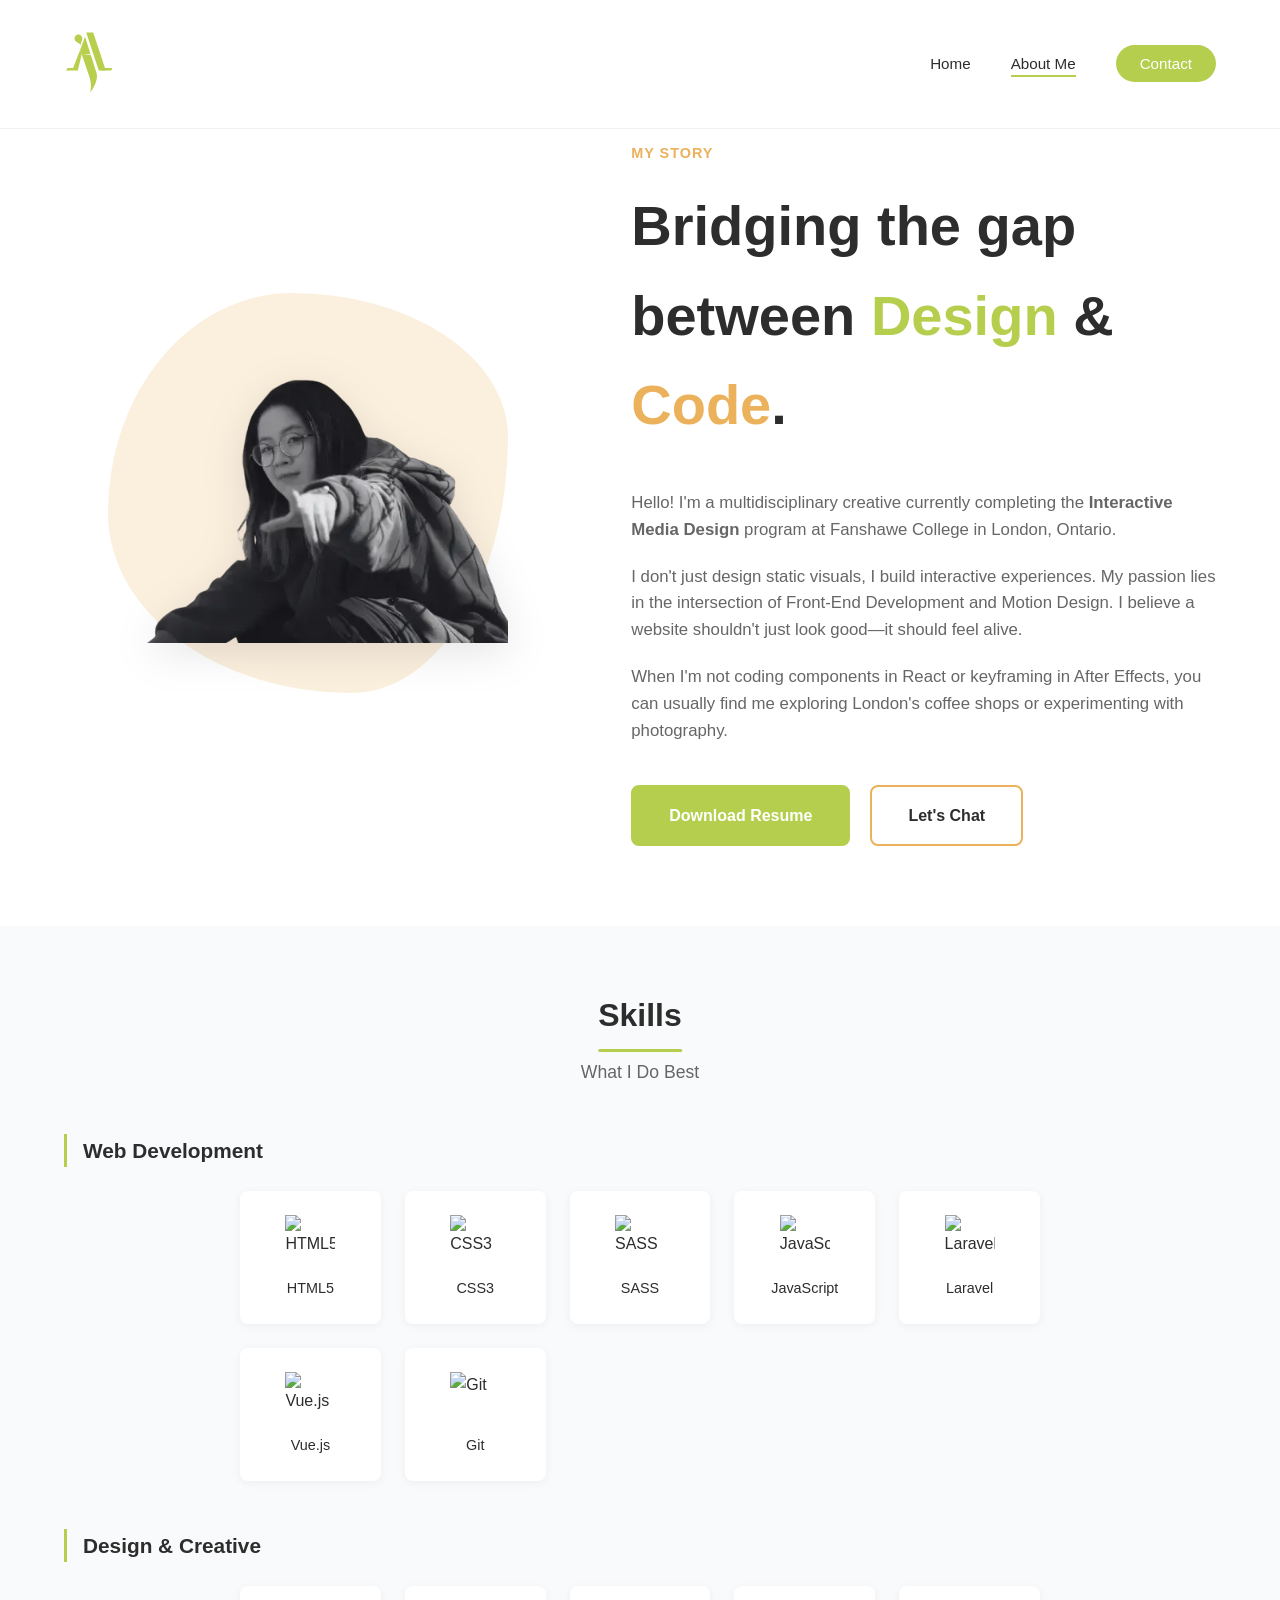
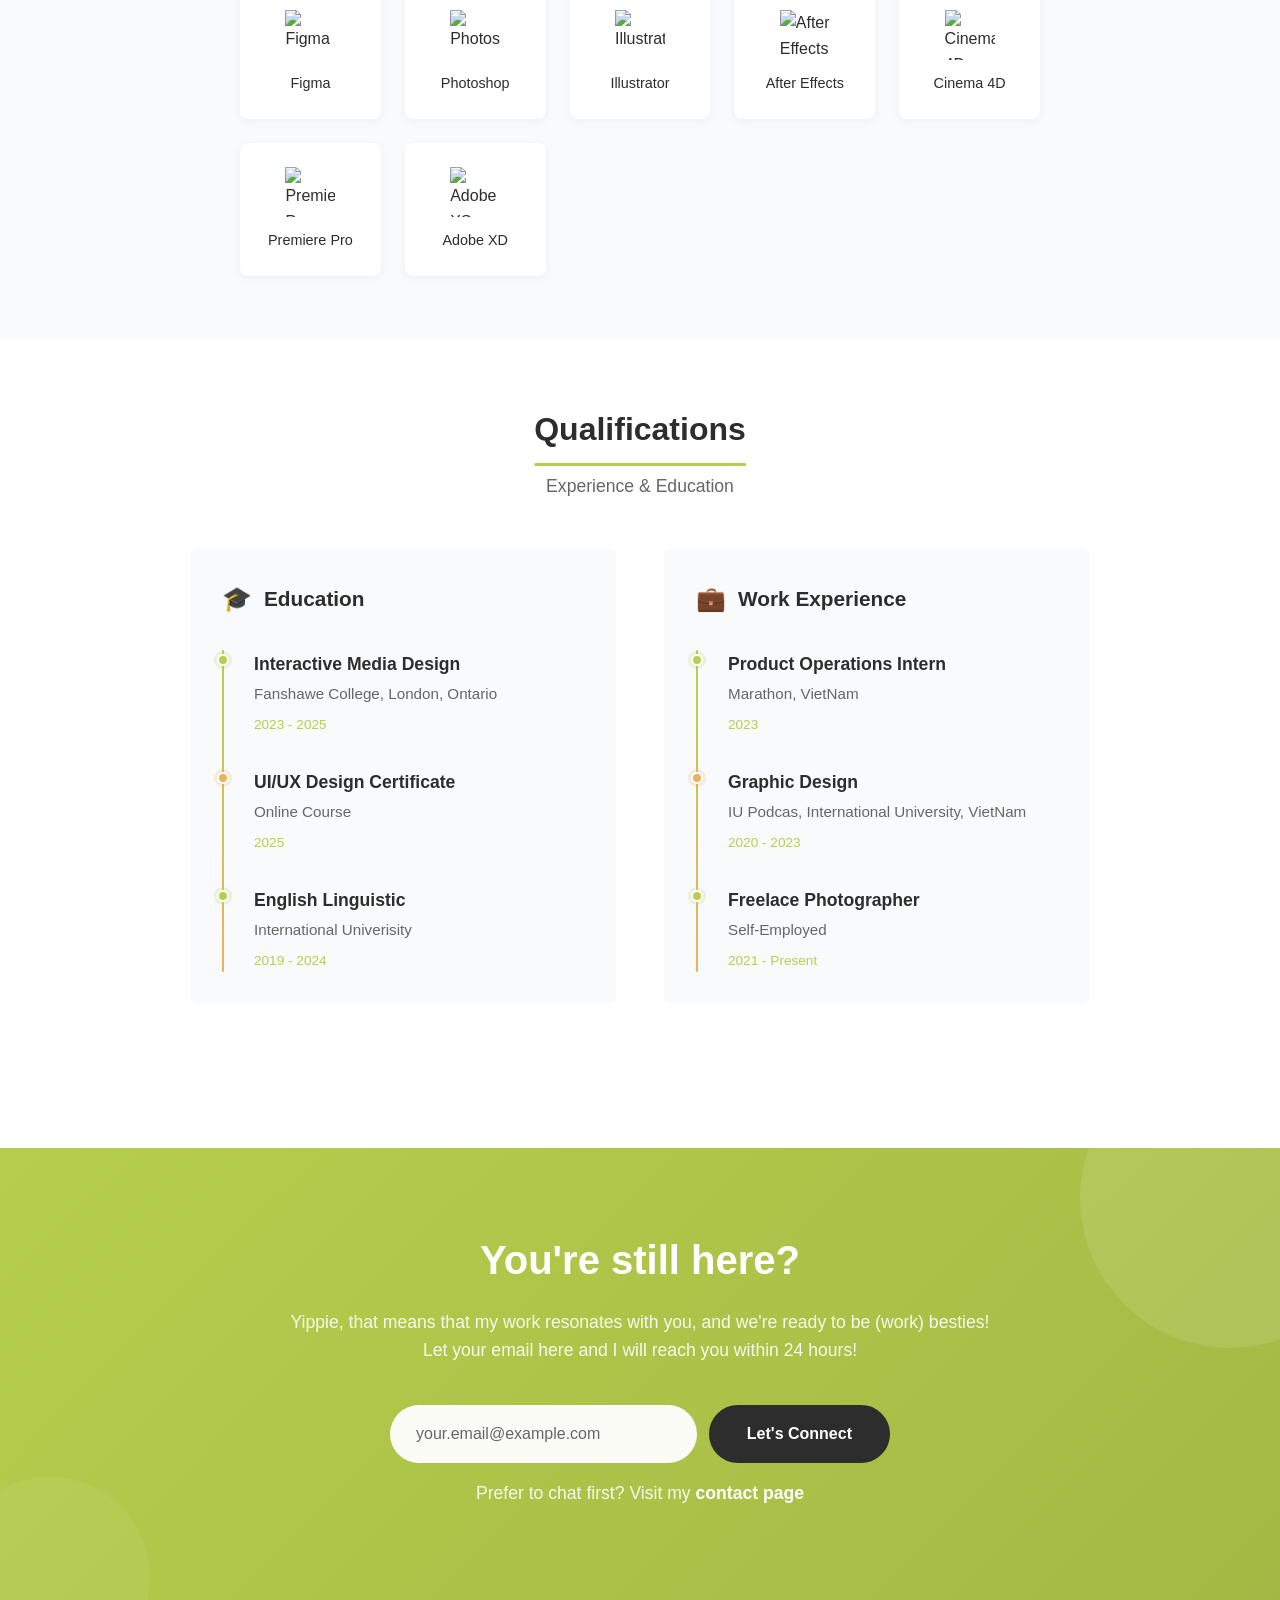
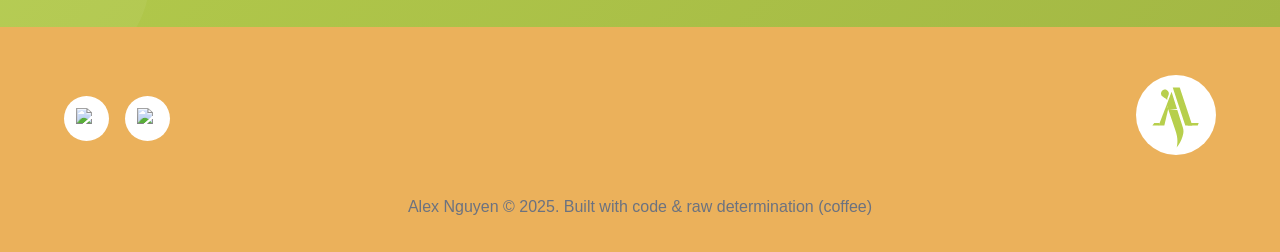
==== commit 6239b884: "Update about page content, assets, and scripts Clean up and update about.html: move GSAP and main JS" ====
--- a/about.html
+++ b/about.html
@@ -7,12 +7,6 @@
     <link href="https://fonts.googleapis.com/css2?family=Poppins:wght@300;400;600;700&display=swap" rel="stylesheet">
     <link href="https://fonts.googleapis.com/css2?family=Russo+One&display=swap" rel="stylesheet">
     <link rel="stylesheet" href="css/main.css">
-    <script defer src="https://cdn.jsdelivr.net/npm/gsap@3.12.5/dist/gsap.min.js"></script>
-    <script defer src="https://cdn.jsdelivr.net/npm/gsap@3.12.5/dist/ScrollTrigger.min.js"></script>
-    <script defer src="https://cdn.jsdelivr.net/npm/gsap@3.12.5/dist/ScrollToPlugin.min.js"></script>
-
-    <!-- Main JavaScript -->
-    <script type="module" defer src="js/home.js"></script>
 </head>
 <body>
     <h1 class="hidden">Welcome to Alex Nguyen's Portfolio</h1>
@@ -20,9 +14,9 @@
         <nav class="navbar">
             <h2 class="hidden">Main Navigation</h2>
             <div class="container nav-container">
-                <a href="index.php" class="logo"><img src="images/Logo.svg" alt="Alex Nguyen Logo"></a>
+                <a href="index.html" class="logo"><img src="images/Logo.svg" alt="Alex Nguyen Logo"></a>
                 <ul class="nav-links">
-                    <li><a href="index.php">Home</a></li>
+                    <li><a href="index.html">Home</a></li>
                     <li><a href="about.html" class="active">About Me</a></li>
                     <li><a href="contact.php" class="btn-nav">Contact</a></li>
                 </ul>
@@ -58,10 +52,10 @@
                 
                 <p>I don't just design static visuals, I build interactive experiences. My passion lies in the intersection of Front-End Development and Motion Design. I believe a website shouldn't just look good—it should feel alive.</p>
 
-                <p>When I'm not coding in with Vue or keyframing in After Effects, you can usually find me exploring London's coffee shops or experimenting with photography.</p>
+                <p>When I'm not coding components in React or keyframing in After Effects, you can usually find me exploring London's coffee shops or experimenting with photography.</p>
 
                 <div class="cta-group">
-                    <a href="images/Anh_Nguyen-Resume.pdf" class="btn btn-primary" target="_blank">Download Resume</a>
+                    <a href="your-resume.pdf" class="btn btn-primary" target="_blank">Download Resume</a>
                     <a href="contact.php" class="btn btn-secondary">Let's Chat</a>
                 </div>
             </div>
@@ -75,9 +69,9 @@
             <h2 class="section-title animate-fade-up">Skills</h2>
             <p class="section-subtitle animate-fade-up">What I Do Best</p>
             
-            <!-- Front-end Development Skills -->
+            <!-- Web Development Skills -->
             <div class="skills-category animate-fade-up">
-                <h3 class="category-title">Front-end Development</h3>
+                <h3 class="category-title">Web Development</h3>
                 <div class="skills-grid">
                     <div class="skill-item">
                         <div class="skill-icon">
@@ -104,10 +98,16 @@
                         <span>JavaScript</span>
                     </div>
                     <div class="skill-item">
-                        <div class="skill-icon">
-                            <img src="https://cdn.jsdelivr.net/gh/devicons/devicon/icons/react/react-original.svg" alt="React">
-                        </div>
-                        <span>React</span>
+                        <div class="skill-icon">                            
+                        <img src="https://cdn.jsdelivr.net/gh/devicons/devicon@latest/icons/laravel/laravel-original.svg" alt="Laravel"/>          
+                        </div>
+                        <span>Laravel</span>
+                    </div>
+                    <div class="skill-item">
+                        <div class="skill-icon">                                                    
+                        <img src="https://cdn.jsdelivr.net/gh/devicons/devicon@latest/icons/vuejs/vuejs-original.svg" alt="Vue.js"/>          
+                        </div>
+                        <span>Vue.js</span>
                     </div>
                     <div class="skill-item">
                         <div class="skill-icon">
@@ -148,7 +148,7 @@
                     </div>
                     <div class="skill-item">
                         <div class="skill-icon">
-                            <svg role="img" viewBox="0 0 24 24" xmlns="http://www.w3.org/2000/svg"><title>Cinema 4D</title><path d="M12.052 0C5.394-.007-.003 5.412 0 11.976.003 18.654 5.475 23.981 11.978 24c6.535.02 12.057-5.306 12.022-11.998-.009-1.665-.53-5.371-1.84-5.276-1.98.145-2.159 4.12-2.377 5.407-.417 2.46-1.346 5.08-2.953 6.99-1.88 2.359-4.697 3.634-7.662 3.158-3.55-.564-5.893-3.278-6.68-5.201-.753-1.723-1.035-4.162-.07-6.324 1.16-2.766 3.734-4.632 6.28-5.584 2.006-.827 4.103-1.151 5.357-1.375 2.516-.5 2.855-1.463 2.814-2.149-.015-.252-.256-.724-.785-.943C15.03.269 13.268.001 12.052 0zm5.098 1.342c.139.398.088.85-.148 1.256-.325.56-.972 1.05-1.897 1.29-1.636.428-2.976.554-4.34.96-1.312.39-3.397 1.018-5.316 2.552-.268.842-.341 1.892-.369 2.662.15 5.014 4.557 8.884 9.17 8.682.853-.037 1.921-.261 2.912-.68a13.56 13.56 0 0 0 1.387-2.683l.002-.002v-.002c.424-1.03.606-1.836.8-2.793.32-1.565.202-2.88 1.012-4.758.251-.582.71-1.113 1.258-1.346.25-.105.522-.133.79-.072-.89-2.471-3.115-4.326-5.26-5.066z"/></svg>
+                            <img src="https://cdn.simpleicons.org/cinema4d/5C2D91" alt="Cinema 4D">
                         </div>
                         <span>Cinema 4D</span>
                     </div>
@@ -157,6 +157,12 @@
                             <img src="https://cdn.jsdelivr.net/gh/devicons/devicon/icons/premierepro/premierepro-original.svg" alt="Premiere Pro">
                         </div>
                         <span>Premiere Pro</span>
+                    </div>
+                    <div class="skill-item">
+                        <div class="skill-icon">                            
+                        <img src="https://cdn.jsdelivr.net/gh/devicons/devicon@latest/icons/xd/xd-original.svg" alt="Adobe XS"/>
+                        </div>
+                        <span>Adobe XD</span>
                     </div>
                 </div>
             </div>
@@ -183,7 +189,7 @@
                             <div class="timeline-content">
                                 <h4>Interactive Media Design</h4>
                                 <p class="timeline-place">Fanshawe College, London, Ontario</p>
-                                <span class="timeline-date">2023 - 2026</span>
+                                <span class="timeline-date">2023 - 2025</span>
                             </div>
                         </div>
                         
@@ -192,7 +198,7 @@
                             <div class="timeline-content">
                                 <h4>UI/UX Design Certificate</h4>
                                 <p class="timeline-place">Online Course</p>
-                                <span class="timeline-date">2026</span>
+                                <span class="timeline-date">2025</span>
                             </div>
                         </div>
                         
@@ -213,18 +219,8 @@
                         <span class="column-icon">💼</span>
                         Work Experience
                     </h3>
-
                     
                     <div class="timeline">
-                        
-                        <div class="timeline-item">
-                            <div class="timeline-dot"></div>
-                            <div class="timeline-content">
-                                <h4>Graphic Design Intern</h4>
-                                <p class="timeline-place">SoftEdit Skin, Atlanta, America</p>
-                                <span class="timeline-date">2026</span>
-                            </div>
-                        </div>
                         <div class="timeline-item">
                             <div class="timeline-dot"></div>
                             <div class="timeline-content">
@@ -238,7 +234,7 @@
                             <div class="timeline-dot"></div>
                             <div class="timeline-content">
                                 <h4>Graphic Design</h4>
-                                <p class="timeline-place">IU Podcast, International University, VietNam</p>
+                                <p class="timeline-place">IU Podcas, International University, VietNam</p>
                                 <span class="timeline-date">2020 - 2023</span>
                             </div>
                         </div>
@@ -264,10 +260,9 @@
                 <h2>You're still here?</h2>
                 <p>Yippie, that means that my work resonates with you, and we're ready to be (work) besties! Let your email here and I will reach you within 24 hours!</p>
                 <form class="cta-form">
-                    <input type="email" id="cta-email" name="email" placeholder="your.email@example.com" required>
+                    <input type="email" placeholder="your.email@example.com" required>
                     <button type="submit" class="btn-cta">Let's Connect</button>
                 </form>
-                <div id="cta-feedback"></div>
                 <p class="cta-note">Prefer to chat first? Visit my <a href="contact.php" style="color: white; font-weight: 600;">contact page</a></p>
             </div>
         </div>
@@ -284,16 +279,21 @@
                     <img src="https://cdn.jsdelivr.net/gh/devicons/devicon@latest/icons/github/github-original.svg" alt="Github Icon">
                 </a>
             </div>
-            <div class="quote">
-                <p>"Design is not just what it looks like and feels like. Design is how it works." - Steve Jobs</p>
-            </div>
             <div class="footer-logo">
-                <a href="index.php"><img src="images/Logo.svg" alt="Alex Nguyen Logo"></a>
+                <a href="index.html"><img src="images/Logo.svg" alt="Alex Nguyen Logo"></a>
             </div>
         </div>
         <div class="container">
             <p class="copyright">Alex Nguyen © 2025. Built with code & raw determination (coffee)</p>
         </div>
     </footer>
+
+    <!-- GSAP Library -->
+    <script src="https://cdn.jsdelivr.net/npm/gsap@3.12.5/dist/gsap.min.js"></script>
+    <script src="https://cdn.jsdelivr.net/npm/gsap@3.12.5/dist/ScrollTrigger.min.js"></script>
+    <script src="https://cdn.jsdelivr.net/npm/gsap@3.12.5/dist/ScrollToPlugin.min.js"></script>
+    
+    <!-- Main JavaScript -->
+    <script src="js/main.js"></script>
 </body>
 </html>
